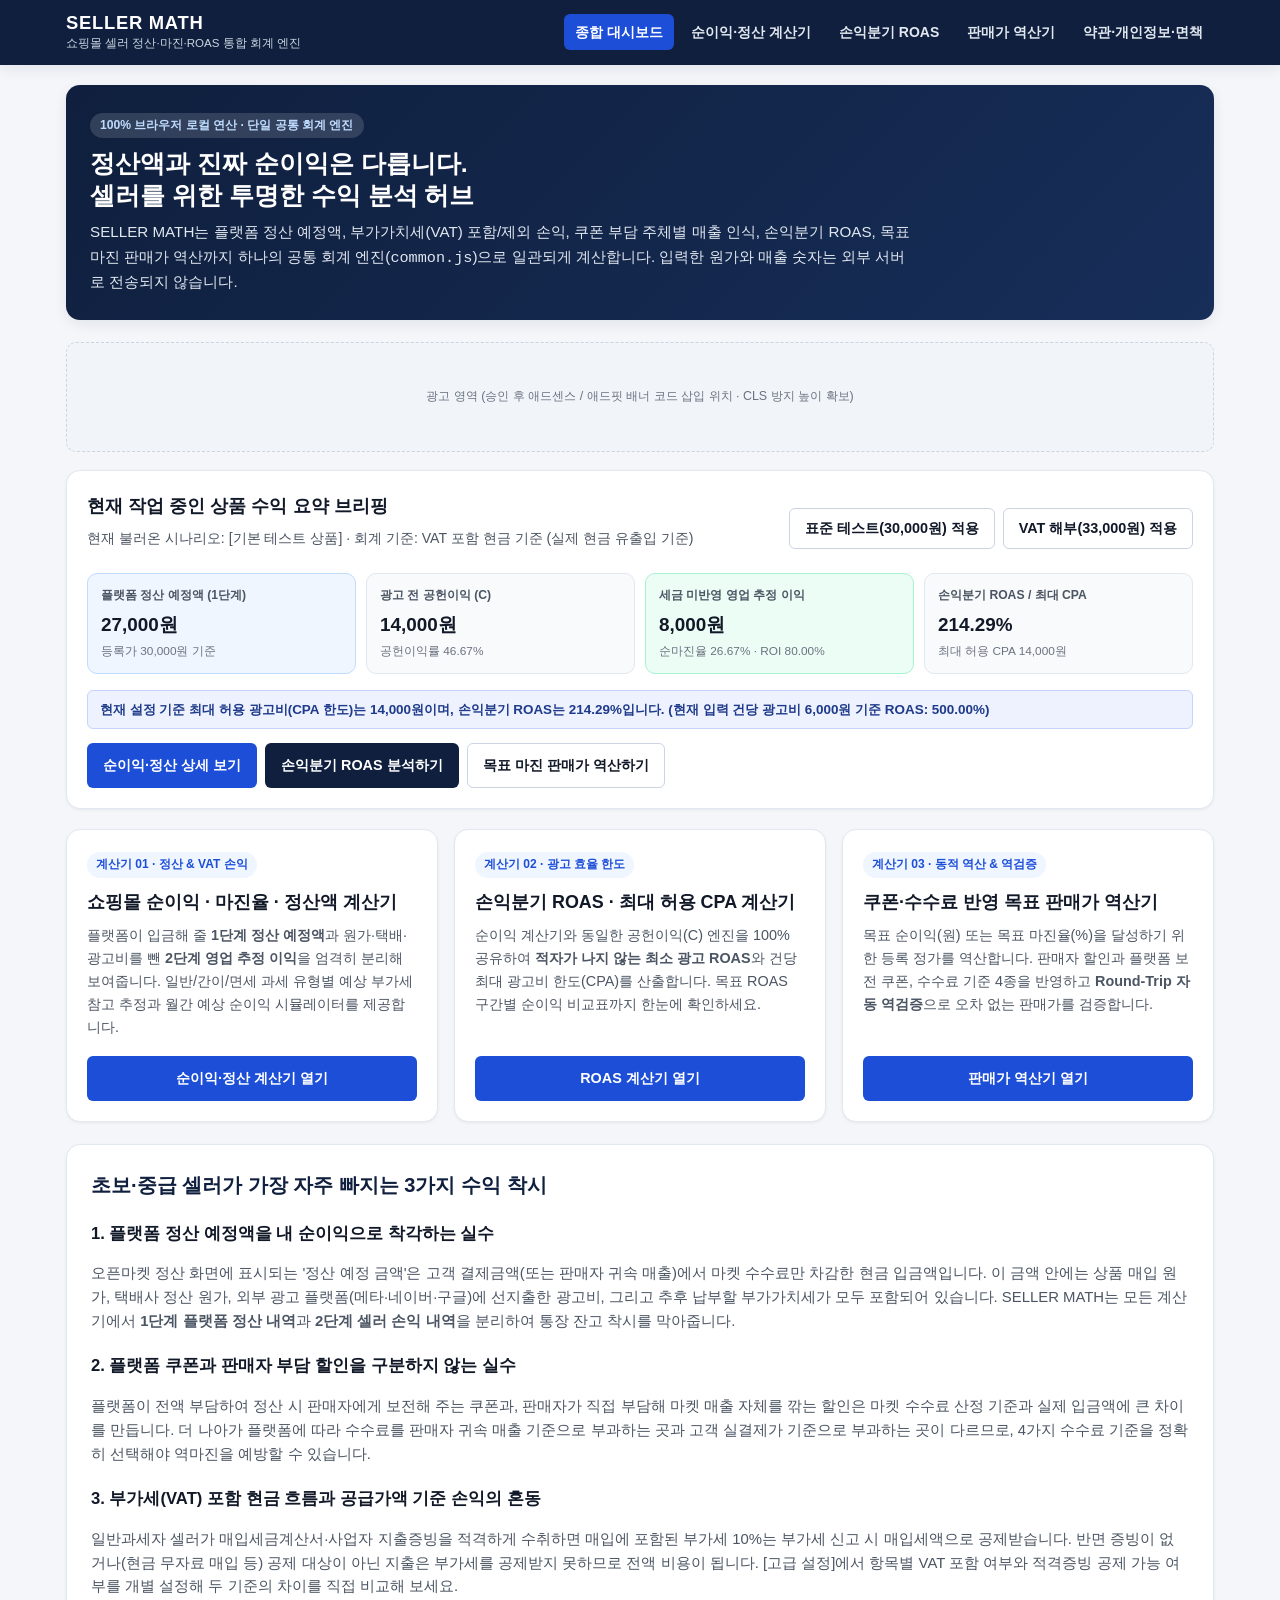
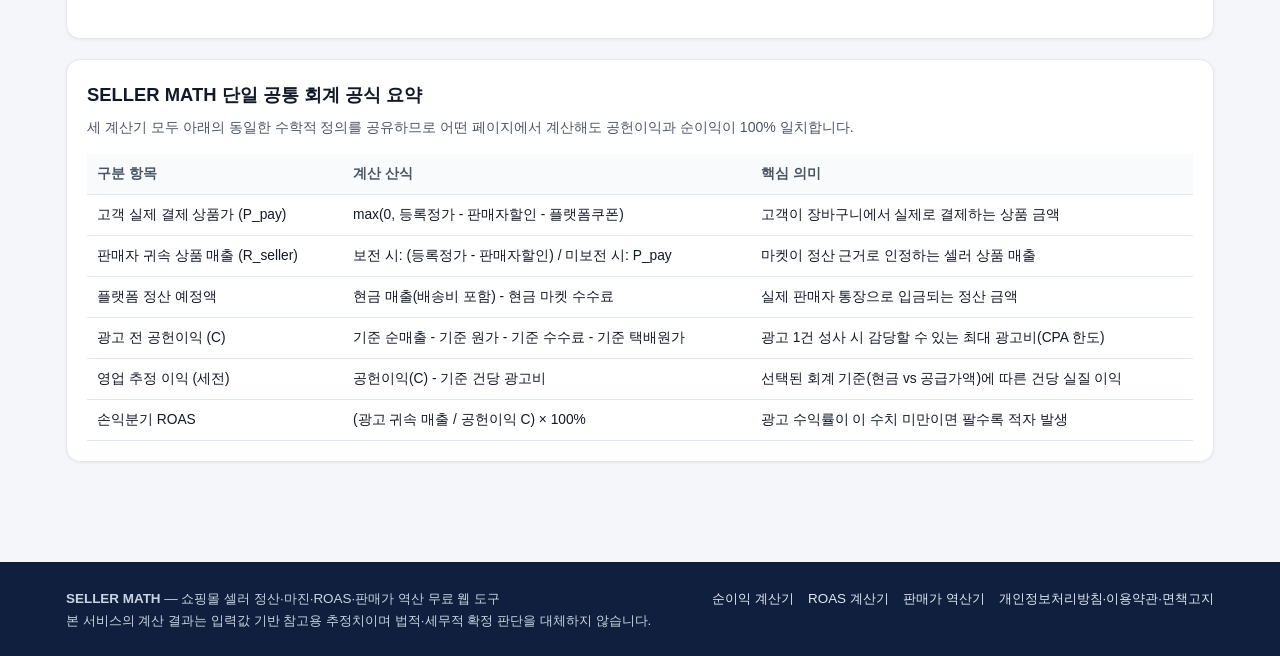
==== index.html @ 31ad3b17 "Add Google and Naver site verification meta tags" ====
<!DOCTYPE html>
<html lang="ko">
<head>
  <meta charset="UTF-8">
  <meta name="viewport" content="width=device-width, initial-scale=1.0">
  <title>SELLER MATH | 쇼핑몰 셀러 정산액·순이익·손익분기 ROAS·판매가 역산 통합 대시보드</title>
  <meta name="description" content="스마트스토어, 쿠팡, 오픈마켓 셀러를 위한 무료 정산·마진·VAT 분리 계산기, 손익분기 ROAS 계산기, 목표 마진 판매가 역산기. 100% 브라우저 내 연산으로 안전하게 수익을 분석하세요.">
  <link rel="canonical" href="https://seller-math.pages.dev/">
  <meta name="robots" content="index, follow">
  <meta name="google-site-verification" content="UMYabJdVIxjGv0y7D2eojN_sWud-RV3uxEZtQeGZahM">
  <meta name="naver-site-verification" content="d4d3ffe49d0693b77cbcdde18b738ce7e3df8c22">
  <meta property="og:type" content="website">
  <meta property="og:title" content="SELLER MATH | 쇼핑몰 셀러 전용 수익 분석 웹 서비스">
  <meta property="og:description" content="플랫폼 정산 예정액과 실제 영업이익, 부가세 추정치, 손익분기 ROAS, 쿠폰 반영 목표 판매가를 단일 공통 회계 엔진으로 정밀하게 계산합니다.">
  <meta property="og:url" content="https://seller-math.pages.dev/">
  <link rel="stylesheet" href="style.css">
  <script type="application/ld+json">
  {
    "@context": "https://schema.org",
    "@type": "SoftwareApplication",
    "name": "SELLER MATH (셀러 매스)",
    "applicationCategory": "BusinessApplication",
    "operatingSystem": "Web",
    "inLanguage": "ko",
    "url": "https://seller-math.pages.dev/",
    "description": "온라인 쇼핑몰 셀러를 위한 플랫폼 정산 예정액, VAT 분리 순이익, 손익분기 ROAS, 목표 판매가 역산 통합 회계 계산 도구입니다.",
    "offers": {
      "@type": "Offer",
      "price": "0",
      "priceCurrency": "KRW"
    }
  }
  </script>
</head>
<body>
  <header class="site-header">
    <div class="header-inner">
      <a class="brand" href="index.html">
        <span class="brand-title">SELLER MATH</span>
        <span class="brand-sub">쇼핑몰 셀러 정산·마진·ROAS 통합 회계 엔진</span>
      </a>
      <nav class="main-nav" aria-label="주 메뉴">
        <a class="nav-link active" href="index.html">종합 대시보드</a>
        <a class="nav-link" href="profit-calculator.html">순이익·정산 계산기</a>
        <a class="nav-link" href="roas-calculator.html">손익분기 ROAS</a>
        <a class="nav-link" href="selling-price-calculator.html">판매가 역산기</a>
        <a class="nav-link" href="legal.html">약관·개인정보·면책</a>
      </nav>
    </div>
  </header>

  <main class="page-main">
    <div class="container">
      <section class="hero-card">
        <span class="hero-eyebrow">100% 브라우저 로컬 연산 · 단일 공통 회계 엔진</span>
        <h1>정산액과 진짜 순이익은 다릅니다.<br>셀러를 위한 투명한 수익 분석 허브</h1>
        <p class="hero-desc">
          SELLER MATH는 플랫폼 정산 예정액, 부가가치세(VAT) 포함/제외 손익, 쿠폰 부담 주체별 매출 인식, 손익분기 ROAS, 목표 마진 판매가 역산까지
          하나의 공통 회계 엔진(<code>common.js</code>)으로 일관되게 계산합니다. 입력한 원가와 매출 숫자는 외부 서버로 전송되지 않습니다.
        </p>
      </section>

      <!-- 상단 광고 슬롯 (CLS 방지용 고정 min-height 적용) -->
      <aside class="ad-slot ad-slot-banner" aria-label="광고 영역">
        <span>광고 영역 (승인 후 애드센스 / 애드핏 배너 코드 삽입 위치 · CLS 방지 높이 확보)</span>
      </aside>

      <!-- 최근 계산 요약 브리핑 (localStorage 연동) -->
      <section class="card" aria-labelledby="recent-summary-heading">
        <div class="scenario-toolbar">
          <div>
            <h2 id="recent-summary-heading" class="card-title">현재 작업 중인 상품 수익 요약 브리핑</h2>
            <p id="dashboard-item-subtitle" class="card-subtitle">브라우저에 저장된 마지막 입력값을 기준으로 계산된 요약입니다.</p>
          </div>
          <div class="btn-row">
            <button type="button" class="btn btn-outline" id="btn-load-sample-30k">표준 테스트(30,000원) 적용</button>
            <button type="button" class="btn btn-outline" id="btn-load-sample-33k">VAT 해부(33,000원) 적용</button>
          </div>
        </div>

        <div id="dashboard-kpi-grid" class="kpi-grid"></div>
        <div id="dashboard-roas-summary" class="basis-banner"></div>

        <div class="btn-row">
          <a class="btn btn-primary" href="profit-calculator.html">순이익·정산 상세 보기</a>
          <a class="btn btn-secondary" href="roas-calculator.html">손익분기 ROAS 분석하기</a>
          <a class="btn btn-outline" href="selling-price-calculator.html">목표 마진 판매가 역산하기</a>
        </div>
      </section>

      <!-- 3대 계산기 탐색 허브 -->
      <section class="hub-grid" aria-label="핵심 계산기 바로가기">
        <article class="hub-card">
          <div>
            <span class="hub-tag">계산기 01 · 정산 &amp; VAT 손익</span>
            <h2>쇼핑몰 순이익 · 마진율 · 정산액 계산기</h2>
            <p>
              플랫폼이 입금해 줄 <strong>1단계 정산 예정액</strong>과 원가·택배·광고비를 뺀 <strong>2단계 영업 추정 이익</strong>을 엄격히 분리해 보여줍니다.
              일반/간이/면세 과세 유형별 예상 부가세 참고 추정과 월간 예상 순이익 시뮬레이터를 제공합니다.
            </p>
          </div>
          <a class="btn btn-primary" href="profit-calculator.html">순이익·정산 계산기 열기</a>
        </article>

        <article class="hub-card">
          <div>
            <span class="hub-tag">계산기 02 · 광고 효율 한도</span>
            <h2>손익분기 ROAS · 최대 허용 CPA 계산기</h2>
            <p>
              순이익 계산기와 동일한 공헌이익(C) 엔진을 100% 공유하여 <strong>적자가 나지 않는 최소 광고 ROAS</strong>와 건당 최대 광고비 한도(CPA)를 산출합니다.
              목표 ROAS 구간별 순이익 비교표까지 한눈에 확인하세요.
            </p>
          </div>
          <a class="btn btn-primary" href="roas-calculator.html">ROAS 계산기 열기</a>
        </article>

        <article class="hub-card">
          <div>
            <span class="hub-tag">계산기 03 · 동적 역산 &amp; 역검증</span>
            <h2>쿠폰·수수료 반영 목표 판매가 역산기</h2>
            <p>
              목표 순이익(원) 또는 목표 마진율(%)을 달성하기 위한 등록 정가를 역산합니다.
              판매자 할인과 플랫폼 보전 쿠폰, 수수료 기준 4종을 반영하고 <strong>Round-Trip 자동 역검증</strong>으로 오차 없는 판매가를 검증합니다.
            </p>
          </div>
          <a class="btn btn-primary" href="selling-price-calculator.html">판매가 역산기 열기</a>
        </article>
      </section>

      <!-- 셀러 회계 핵심 가이드 -->
      <article class="article-section">
        <h2>초보·중급 셀러가 가장 자주 빠지는 3가지 수익 착시</h2>
        <h3>1. 플랫폼 정산 예정액을 내 순이익으로 착각하는 실수</h3>
        <p>
          오픈마켓 정산 화면에 표시되는 '정산 예정 금액'은 고객 결제금액(또는 판매자 귀속 매출)에서 마켓 수수료만 차감한 현금 입금액입니다.
          이 금액 안에는 상품 매입 원가, 택배사 정산 원가, 외부 광고 플랫폼(메타·네이버·구글)에 선지출한 광고비, 그리고 추후 납부할 부가가치세가 모두 포함되어 있습니다.
          SELLER MATH는 모든 계산기에서 <strong>1단계 플랫폼 정산 내역</strong>과 <strong>2단계 셀러 손익 내역</strong>을 분리하여 통장 잔고 착시를 막아줍니다.
        </p>

        <h3>2. 플랫폼 쿠폰과 판매자 부담 할인을 구분하지 않는 실수</h3>
        <p>
          플랫폼이 전액 부담하여 정산 시 판매자에게 보전해 주는 쿠폰과, 판매자가 직접 부담해 마켓 매출 자체를 깎는 할인은 마켓 수수료 산정 기준과 실제 입금액에 큰 차이를 만듭니다.
          더 나아가 플랫폼에 따라 수수료를 판매자 귀속 매출 기준으로 부과하는 곳과 고객 실결제가 기준으로 부과하는 곳이 다르므로, 4가지 수수료 기준을 정확히 선택해야 역마진을 예방할 수 있습니다.
        </p>

        <h3>3. 부가세(VAT) 포함 현금 흐름과 공급가액 기준 손익의 혼동</h3>
        <p>
          일반과세자 셀러가 매입세금계산서·사업자 지출증빙을 적격하게 수취하면 매입에 포함된 부가세 10%는 부가세 신고 시 매입세액으로 공제받습니다.
          반면 증빙이 없거나(현금 무자료 매입 등) 공제 대상이 아닌 지출은 부가세를 공제받지 못하므로 전액 비용이 됩니다.
          [고급 설정]에서 항목별 VAT 포함 여부와 적격증빙 공제 가능 여부를 개별 설정해 두 기준의 차이를 직접 비교해 보세요.
        </p>
      </article>

      <!-- 공통 회계 엔진 요약 표 -->
      <section class="card">
        <h2 class="card-title">SELLER MATH 단일 공통 회계 공식 요약</h2>
        <p class="card-subtitle">세 계산기 모두 아래의 동일한 수학적 정의를 공유하므로 어떤 페이지에서 계산해도 공헌이익과 순이익이 100% 일치합니다.</p>
        <div class="table-responsive">
          <table class="data-table">
            <thead>
              <tr>
                <th>구분 항목</th>
                <th>계산 산식</th>
                <th>핵심 의미</th>
              </tr>
            </thead>
            <tbody>
              <tr>
                <td>고객 실제 결제 상품가 (P_pay)</td>
                <td>max(0, 등록정가 - 판매자할인 - 플랫폼쿠폰)</td>
                <td>고객이 장바구니에서 실제로 결제하는 상품 금액</td>
              </tr>
              <tr>
                <td>판매자 귀속 상품 매출 (R_seller)</td>
                <td>보전 시: (등록정가 - 판매자할인) / 미보전 시: P_pay</td>
                <td>마켓이 정산 근거로 인정하는 셀러 상품 매출</td>
              </tr>
              <tr>
                <td>플랫폼 정산 예정액</td>
                <td>현금 매출(배송비 포함) - 현금 마켓 수수료</td>
                <td>실제 판매자 통장으로 입금되는 정산 금액</td>
              </tr>
              <tr>
                <td>광고 전 공헌이익 (C)</td>
                <td>기준 순매출 - 기준 원가 - 기준 수수료 - 기준 택배원가</td>
                <td>광고 1건 성사 시 감당할 수 있는 최대 광고비(CPA 한도)</td>
              </tr>
              <tr>
                <td>영업 추정 이익 (세전)</td>
                <td>공헌이익(C) - 기준 건당 광고비</td>
                <td>선택된 회계 기준(현금 vs 공급가액)에 따른 건당 실질 이익</td>
              </tr>
              <tr>
                <td>손익분기 ROAS</td>
                <td>(광고 귀속 매출 / 공헌이익 C) × 100%</td>
                <td>광고 수익률이 이 수치 미만이면 팔수록 적자 발생</td>
              </tr>
            </tbody>
          </table>
        </div>
      </section>
    </div>
  </main>

  <footer class="site-footer">
    <div class="container footer-inner">
      <div>
        <strong>SELLER MATH</strong> — 쇼핑몰 셀러 정산·마진·ROAS·판매가 역산 무료 웹 도구<br>
        <span>본 서비스의 계산 결과는 입력값 기반 참고용 추정치이며 법적·세무적 확정 판단을 대체하지 않습니다.</span>
      </div>
      <div class="footer-links">
        <a href="profit-calculator.html">순이익 계산기</a>
        <a href="roas-calculator.html">ROAS 계산기</a>
        <a href="selling-price-calculator.html">판매가 역산기</a>
        <a href="legal.html">개인정보처리방침·이용약관·면책고지</a>
      </div>
    </div>
  </footer>

  <script src="common.js"></script>
  <script>
    (function () {
      'use strict';
      var SM = window.SellerMath;
      var kpiGrid = document.getElementById('dashboard-kpi-grid');
      var roasBanner = document.getElementById('dashboard-roas-summary');
      var itemSubtitle = document.getElementById('dashboard-item-subtitle');

      function renderDashboard() {
        var inputs = SM.loadSharedInputs();
        var profit = SM.calculateProfit(inputs);
        var roas = SM.calculateRoas(inputs);

        itemSubtitle.textContent =
          '현재 불러온 시나리오: [' +
          (inputs.itemName || '기본 상품') +
          '] · 회계 기준: ' +
          profit.accountingBasisLabel;

        SM.clearEl(kpiGrid);
        var kpis = [
          {
            label: '플랫폼 정산 예정액 (1단계)',
            value: SM.formatCurrency(profit.platformSettlement),
            sub: '등록가 ' + SM.formatCurrency(profit.listPrice) + ' 기준',
            cls: 'kpi-highlight'
          },
          {
            label: '광고 전 공헌이익 (C)',
            value: SM.formatCurrency(profit.contributionMargin),
            sub: '공헌이익률 ' + profit.contributionMarginLabel,
            cls: profit.contributionMargin > 0 ? '' : 'kpi-negative'
          },
          {
            label: '세금 미반영 영업 추정 이익',
            value: SM.formatCurrency(profit.operatingProfit),
            sub: '순마진율 ' + profit.netMarginLabel + ' · ROI ' + profit.roiLabel,
            cls: profit.operatingProfit >= 0 ? 'kpi-positive' : 'kpi-negative'
          },
          {
            label: '손익분기 ROAS / 최대 CPA',
            value: roas.isAchievable ? roas.breakEvenRoasLabel : '달성 불가',
            sub: roas.isAchievable ? '최대 허용 CPA ' + roas.maxCpaLabel : '공헌이익 0원 이하 적자',
            cls: roas.isAchievable ? '' : 'kpi-negative'
          }
        ];

        kpis.forEach(function (k) {
          var card = SM.createEl('div', 'kpi-card ' + k.cls);
          card.appendChild(SM.createEl('span', 'kpi-label', k.label));
          card.appendChild(SM.createEl('strong', 'kpi-value', k.value));
          card.appendChild(SM.createEl('span', 'kpi-sub', k.sub));
          kpiGrid.appendChild(card);
        });

        if (roas.isAchievable) {
          roasBanner.textContent =
            '현재 설정 기준 최대 허용 광고비(CPA 한도)는 ' +
            roas.maxCpaLabel +
            '이며, 손익분기 ROAS는 ' +
            roas.breakEvenRoasLabel +
            '입니다. (현재 입력 건당 광고비 ' +
            SM.formatCurrency(profit.recognizedAdSpend) +
            ' 기준 ROAS: ' +
            roas.currentRoasLabel +
            ')';
        } else {
          roasBanner.textContent = roas.errorMessage;
        }
      }

      document.getElementById('btn-load-sample-30k').addEventListener('click', function () {
        var sample = SM.cloneDefaults();
        SM.saveSharedInputs(sample);
        renderDashboard();
      });

      document.getElementById('btn-load-sample-33k').addEventListener('click', function () {
        var sample = Object.assign(SM.cloneDefaults(), {
          itemName: '케이스 스터디 33,000원 상품 (VAT 포함)',
          listPrice: 33000,
          cogs: 11000,
          feeRate: 10,
          sellerShippingCost: 3300,
          adSpend: 3300,
          accountingBasis: 'supply_basis',
          taxpayerType: 'general'
        });
        SM.saveSharedInputs(sample);
        renderDashboard();
      });

      renderDashboard();
    })();
  </script>
</body>
</html>
---- style.css ----
/* ==========================================================================
   SELLER MATH — Global Stylesheet (Mobile-First, Responsive, Print & CLS-Safe)
   ========================================================================== */

:root {
  --bg-page: #f4f6fa;
  --bg-surface: #ffffff;
  --bg-subtle: #f8fafc;
  --bg-navy: #0f1f3d;
  --bg-navy-soft: #172e59;

  --text-primary: #111827;
  --text-secondary: #4b5563;
  --text-muted: #6b7280;
  --text-inverse: #ffffff;

  --border-color: #e2e8f0;
  --border-strong: #cbd5e1;

  --accent-primary: #1d4ed8;
  --accent-primary-hover: #1e40af;
  --accent-teal: #0f766e;
  --accent-teal-bg: #f0fdfa;
  --accent-amber: #b45309;
  --accent-amber-bg: #fffbeb;

  --positive: #059669;
  --positive-bg: #ecfdf5;
  --negative: #dc2626;
  --negative-bg: #fef2f2;
  --warning-bg: #fff7ed;
  --warning-border: #fdba74;

  --radius-sm: 6px;
  --radius-md: 10px;
  --radius-lg: 14px;
  --shadow-sm: 0 1px 3px rgba(15, 23, 42, 0.06);
  --shadow-md: 0 4px 14px rgba(15, 23, 42, 0.08);

  --font-sans: -apple-system, BlinkMacSystemFont, "Pretendard Variable", "Pretendard", "Apple SD Gothic Neo", "Noto Sans KR", "Malgun Gothic", sans-serif;
  --font-mono: ui-monospace, SFMono-Regular, Menlo, Monaco, Consolas, monospace;
}

*,
*::before,
*::after {
  box-sizing: border-box;
}

html {
  -webkit-text-size-adjust: 100%;
  scroll-behavior: smooth;
}

body {
  margin: 0;
  font-family: var(--font-sans);
  background-color: var(--bg-page);
  color: var(--text-primary);
  line-height: 1.6;
  font-size: 16px;
}

a {
  color: var(--accent-primary);
  text-decoration: none;
}

a:hover {
  text-decoration: underline;
}

.container {
  width: 100%;
  max-width: 1180px;
  margin: 0 auto;
  padding: 0 16px;
}

/* Header & Navigation */
.site-header {
  background-color: var(--bg-navy);
  color: var(--text-inverse);
  position: sticky;
  top: 0;
  z-index: 100;
  box-shadow: var(--shadow-md);
}

.header-inner {
  display: flex;
  flex-wrap: wrap;
  align-items: center;
  justify-content: space-between;
  gap: 12px;
  padding: 12px 16px;
  max-width: 1180px;
  margin: 0 auto;
}

.brand {
  display: flex;
  flex-direction: column;
  color: var(--text-inverse);
  text-decoration: none;
}

.brand:hover {
  text-decoration: none;
}

.brand-title {
  font-size: 1.15rem;
  font-weight: 800;
  letter-spacing: 0.04em;
  line-height: 1.2;
}

.brand-sub {
  font-size: 0.72rem;
  color: #cbd5e1;
}

.main-nav {
  display: flex;
  flex-wrap: wrap;
  gap: 6px;
}

.nav-link {
  color: #e2e8f0;
  font-size: 0.875rem;
  font-weight: 600;
  padding: 7px 11px;
  border-radius: var(--radius-sm);
  transition: background-color 0.15s ease, color 0.15s ease;
  white-space: nowrap;
}

.nav-link:hover {
  background-color: rgba(255, 255, 255, 0.12);
  color: #ffffff;
  text-decoration: none;
}

.nav-link.active {
  background-color: var(--accent-primary);
  color: #ffffff;
}

/* CLS-Safe Ad Slots (AdSense / AdFit) */
.ad-slot {
  width: 100%;
  margin: 18px 0;
  background-color: #f1f5f9;
  border: 1px dashed var(--border-strong);
  border-radius: var(--radius-md);
  display: flex;
  align-items: center;
  justify-content: center;
  color: var(--text-muted);
  font-size: 0.78rem;
  text-align: center;
  padding: 8px;
  overflow: hidden;
}

.ad-slot-banner {
  min-height: 100px;
}

.ad-slot-incontent {
  min-height: 250px;
}

@media (min-width: 768px) {
  .ad-slot-banner {
    min-height: 110px;
  }
}

/* Page Hero & Cards */
.page-main {
  padding: 20px 0 48px;
}

.hero-card {
  background: linear-gradient(135deg, var(--bg-navy) 0%, var(--bg-navy-soft) 100%);
  color: var(--text-inverse);
  border-radius: var(--radius-lg);
  padding: 26px 24px;
  margin-bottom: 22px;
  box-shadow: var(--shadow-md);
}

.hero-eyebrow {
  display: inline-block;
  font-size: 0.76rem;
  font-weight: 700;
  background-color: rgba(255, 255, 255, 0.14);
  color: #bfdbfe;
  padding: 3px 10px;
  border-radius: 999px;
  margin-bottom: 10px;
}

.hero-card h1 {
  margin: 0 0 8px;
  font-size: 1.55rem;
  line-height: 1.3;
}

.hero-desc {
  margin: 0;
  color: #e2e8f0;
  font-size: 0.95rem;
  max-width: 820px;
}

.card {
  background-color: var(--bg-surface);
  border: 1px solid var(--border-color);
  border-radius: var(--radius-lg);
  padding: 20px;
  box-shadow: var(--shadow-sm);
  margin-bottom: 20px;
}

.card-title {
  margin: 0 0 6px;
  font-size: 1.15rem;
  font-weight: 700;
  color: var(--text-primary);
}

.card-subtitle {
  margin: 0 0 16px;
  font-size: 0.88rem;
  color: var(--text-secondary);
}

/* Grid Layouts */
.workspace-grid {
  display: grid;
  grid-template-columns: 1fr;
  gap: 20px;
  align-items: start;
}

@media (min-width: 960px) {
  .workspace-grid {
    grid-template-columns: 420px 1fr;
  }
}

.hub-grid {
  display: grid;
  grid-template-columns: 1fr;
  gap: 16px;
  margin-bottom: 22px;
}

@media (min-width: 768px) {
  .hub-grid {
    grid-template-columns: repeat(3, 1fr);
  }
}

.hub-card {
  background-color: var(--bg-surface);
  border: 1px solid var(--border-color);
  border-radius: var(--radius-lg);
  padding: 20px;
  box-shadow: var(--shadow-sm);
  display: flex;
  flex-direction: column;
  justify-content: space-between;
  transition: transform 0.15s ease, box-shadow 0.15s ease;
}

.hub-card:hover {
  transform: translateY(-2px);
  box-shadow: var(--shadow-md);
}

.hub-tag {
  display: inline-block;
  font-size: 0.75rem;
  font-weight: 700;
  color: var(--accent-primary);
  background-color: #eff6ff;
  padding: 3px 9px;
  border-radius: 999px;
  margin-bottom: 10px;
}

.hub-card h2 {
  margin: 0 0 8px;
  font-size: 1.12rem;
}

.hub-card p {
  margin: 0 0 16px;
  font-size: 0.9rem;
  color: var(--text-secondary);
}

/* Forms & Inputs (Prevent iOS Safari auto-zoom: font-size >= 16px) */
.form-section-label {
  font-size: 0.82rem;
  font-weight: 700;
  color: var(--accent-primary);
  text-transform: uppercase;
  letter-spacing: 0.03em;
  margin: 16px 0 10px;
  padding-bottom: 4px;
  border-bottom: 1px solid var(--border-color);
}

.form-section-label:first-child {
  margin-top: 0;
}

.form-grid {
  display: grid;
  grid-template-columns: 1fr;
  gap: 12px;
}

.form-grid-2 {
  display: grid;
  grid-template-columns: 1fr;
  gap: 10px;
}

@media (min-width: 520px) {
  .form-grid-2 {
    grid-template-columns: 1fr 1fr;
  }
}

.field {
  display: flex;
  flex-direction: column;
  gap: 4px;
}

.field label {
  font-size: 0.85rem;
  font-weight: 600;
  color: var(--text-primary);
}

.field-help {
  font-size: 0.76rem;
  color: var(--text-muted);
}

.input-control,
.select-control {
  width: 100%;
  padding: 10px 12px;
  font-size: 16px;
  font-family: inherit;
  border: 1px solid var(--border-strong);
  border-radius: var(--radius-sm);
  background-color: #ffffff;
  color: var(--text-primary);
  transition: border-color 0.15s ease, box-shadow 0.15s ease;
}

.input-control:focus,
.select-control:focus {
  outline: none;
  border-color: var(--accent-primary);
  box-shadow: 0 0 0 3px rgba(29, 78, 216, 0.15);
}

.checkbox-row {
  display: flex;
  align-items: center;
  gap: 8px;
  font-size: 0.86rem;
  color: var(--text-primary);
  cursor: pointer;
  padding: 4px 0;
}

.checkbox-row input[type="checkbox"] {
  width: 17px;
  height: 17px;
  accent-color: var(--accent-primary);
  flex-shrink: 0;
}

/* Segmented Tabs */
.tab-group {
  display: grid;
  grid-template-columns: 1fr 1fr;
  gap: 6px;
  background-color: #f1f5f9;
  padding: 4px;
  border-radius: var(--radius-md);
  margin-bottom: 14px;
}

.tab-btn {
  border: none;
  background: transparent;
  padding: 9px 10px;
  font-size: 0.88rem;
  font-weight: 700;
  border-radius: var(--radius-sm);
  color: var(--text-secondary);
  cursor: pointer;
  font-family: inherit;
}

.tab-btn.active {
  background-color: #ffffff;
  color: var(--accent-primary);
  box-shadow: var(--shadow-sm);
}

/* Advanced Settings Panel */
.advanced-panel {
  margin-top: 14px;
  border: 1px solid var(--border-color);
  border-radius: var(--radius-md);
  background-color: var(--bg-subtle);
}

.advanced-panel summary {
  padding: 11px 14px;
  font-size: 0.88rem;
  font-weight: 700;
  color: var(--text-primary);
  cursor: pointer;
  list-style: none;
}

.advanced-panel summary::-webkit-details-marker {
  display: none;
}

.advanced-panel summary::before {
  content: "+ ";
  color: var(--accent-primary);
  font-weight: 800;
}

.advanced-panel[open] summary::before {
  content: "- ";
}

.advanced-inner {
  padding: 0 14px 14px;
  border-top: 1px solid var(--border-color);
}

.vat-item-table {
  width: 100%;
  border-collapse: collapse;
  margin-top: 8px;
  font-size: 0.82rem;
}

.vat-item-table th,
.vat-item-table td {
  padding: 7px 6px;
  border-bottom: 1px solid var(--border-color);
  text-align: left;
}

.vat-item-table th {
  font-weight: 700;
  color: var(--text-secondary);
}

/* Buttons */
.btn-row {
  display: flex;
  flex-wrap: wrap;
  gap: 8px;
  align-items: center;
}

.btn {
  display: inline-flex;
  align-items: center;
  justify-content: center;
  padding: 10px 15px;
  font-size: 0.9rem;
  font-weight: 700;
  font-family: inherit;
  border-radius: var(--radius-sm);
  border: 1px solid transparent;
  cursor: pointer;
  text-decoration: none;
  transition: background-color 0.15s ease, border-color 0.15s ease;
}

.btn:disabled {
  opacity: 0.5;
  cursor: not-allowed;
}

.btn-primary {
  background-color: var(--accent-primary);
  color: #ffffff;
}

.btn-primary:hover:not(:disabled) {
  background-color: var(--accent-primary-hover);
  text-decoration: none;
}

.btn-secondary {
  background-color: var(--bg-navy);
  color: #ffffff;
}

.btn-secondary:hover:not(:disabled) {
  background-color: var(--bg-navy-soft);
}

.btn-outline {
  background-color: #ffffff;
  color: var(--text-primary);
  border-color: var(--border-strong);
}

.btn-outline:hover:not(:disabled) {
  background-color: var(--bg-subtle);
}

.btn-ghost {
  background-color: transparent;
  color: var(--text-secondary);
  border-color: var(--border-color);
}

.btn-ghost:hover:not(:disabled) {
  background-color: #f1f5f9;
}

.btn-mini-delete {
  padding: 4px 8px;
  font-size: 0.78rem;
  background-color: var(--negative-bg);
  color: var(--negative);
  border: 1px solid #fecaca;
  border-radius: 4px;
  cursor: pointer;
  font-family: inherit;
}

/* KPI Summary Cards */
.kpi-grid {
  display: grid;
  grid-template-columns: repeat(2, 1fr);
  gap: 10px;
  margin-bottom: 16px;
}

@media (min-width: 640px) {
  .kpi-grid {
    grid-template-columns: repeat(4, 1fr);
  }
}

.kpi-card {
  background-color: var(--bg-subtle);
  border: 1px solid var(--border-color);
  border-radius: var(--radius-md);
  padding: 12px 13px;
}

.kpi-card.kpi-highlight {
  background-color: #eff6ff;
  border-color: #bfdbfe;
}

.kpi-card.kpi-positive {
  background-color: var(--positive-bg);
  border-color: #a7f3d0;
}

.kpi-card.kpi-negative {
  background-color: var(--negative-bg);
  border-color: #fecaca;
}

.kpi-label {
  display: block;
  font-size: 0.76rem;
  font-weight: 600;
  color: var(--text-secondary);
  margin-bottom: 4px;
}

.kpi-value {
  display: block;
  font-size: 1.18rem;
  font-weight: 800;
  color: var(--text-primary);
  font-variant-numeric: tabular-nums;
  word-break: break-word;
}

.kpi-sub {
  display: block;
  font-size: 0.74rem;
  color: var(--text-muted);
  margin-top: 2px;
}

/* Verification & Alert Boxes */
.verify-badge {
  display: block;
  background-color: var(--positive-bg);
  border: 1px solid #6ee7b7;
  color: #065f46;
  padding: 11px 14px;
  border-radius: var(--radius-md);
  font-size: 0.9rem;
  font-weight: 700;
  margin-bottom: 14px;
}

.alert-box {
  padding: 12px 14px;
  border-radius: var(--radius-md);
  font-size: 0.9rem;
  font-weight: 600;
  margin-bottom: 14px;
}

.alert-warning {
  background-color: var(--warning-bg);
  border: 1px solid var(--warning-border);
  color: #9a3412;
}

.alert-danger {
  background-color: var(--negative-bg);
  border: 1px solid #fca5a5;
  color: #991b1b;
}

/* 2-Stage Waterfall Breakdown */
.basis-banner {
  background-color: #eef2ff;
  border: 1px solid #c7d2fe;
  color: #1e3a8a;
  font-size: 0.84rem;
  font-weight: 700;
  padding: 8px 12px;
  border-radius: var(--radius-sm);
  margin-bottom: 14px;
}

.waterfall-grid {
  display: grid;
  grid-template-columns: 1fr;
  gap: 14px;
  margin-bottom: 14px;
}

@media (min-width: 768px) {
  .waterfall-grid {
    grid-template-columns: 1fr 1fr;
  }
}

.waterfall-card {
  border: 1px solid var(--border-color);
  border-radius: var(--radius-md);
  background-color: #ffffff;
  overflow: hidden;
}

.waterfall-header {
  display: flex;
  align-items: center;
  gap: 8px;
  padding: 11px 14px;
  background-color: var(--bg-subtle);
  border-bottom: 1px solid var(--border-color);
}

.stage-pill {
  display: inline-block;
  font-size: 0.72rem;
  font-weight: 800;
  padding: 2px 8px;
  border-radius: 999px;
  color: #ffffff;
  white-space: nowrap;
}

.stage-1 {
  background-color: var(--bg-navy);
}

.stage-2 {
  background-color: var(--accent-teal);
}

.stage-tax {
  background-color: var(--accent-amber);
}

.waterfall-title {
  margin: 0;
  font-size: 0.92rem;
  font-weight: 700;
}

.waterfall-list {
  list-style: none;
  margin: 0;
  padding: 0;
}

.waterfall-row {
  display: flex;
  justify-content: space-between;
  align-items: center;
  gap: 10px;
  padding: 9px 14px;
  border-bottom: 1px solid #f1f5f9;
  font-size: 0.86rem;
}

.waterfall-row:last-child {
  border-bottom: none;
}

.wf-label {
  color: var(--text-secondary);
}

.wf-value {
  font-variant-numeric: tabular-nums;
  white-space: nowrap;
}

.row-minus .wf-value {
  color: var(--negative);
}

.row-plus .wf-value {
  color: var(--positive);
}

.row-subtotal {
  background-color: #f8fafc;
  font-weight: 700;
}

.row-subtotal-accent {
  background-color: #f0fdfa;
  font-weight: 700;
}

.row-subtotal-accent .wf-label,
.row-subtotal-accent .wf-value {
  color: var(--accent-teal);
}

.row-total {
  background-color: #eff6ff;
  font-size: 0.92rem;
}

.row-total .wf-label,
.row-total .wf-value {
  color: #1e3a8a;
}

.row-total-profit {
  background-color: var(--positive-bg);
  font-size: 0.92rem;
}

.row-total-profit .wf-label,
.row-total-profit .wf-value {
  color: #065f46;
}

.row-total-loss {
  background-color: var(--negative-bg);
  font-size: 0.92rem;
}

.row-total-loss .wf-label,
.row-total-loss .wf-value {
  color: #991b1b;
}

/* Tax Reference Card */
.tax-reference-card {
  border: 1px solid #fde68a;
  background-color: var(--accent-amber-bg);
  border-radius: var(--radius-md);
  padding: 14px;
  margin-bottom: 14px;
}

.tax-ref-header {
  display: flex;
  align-items: center;
  gap: 8px;
  margin-bottom: 8px;
}

.tax-summary-row {
  display: flex;
  flex-wrap: wrap;
  justify-content: space-between;
  align-items: center;
  gap: 8px;
  padding: 8px 0;
  border-bottom: 1px solid #fcd34d;
}

.tax-type-badge {
  font-size: 0.85rem;
  font-weight: 700;
  color: #78350f;
}

.tax-amount-value {
  font-size: 1rem;
  color: #78350f;
  font-variant-numeric: tabular-nums;
}

.tax-math-line {
  margin: 8px 0 4px;
  font-size: 0.84rem;
  font-weight: 600;
  color: #92400e;
}

.tax-assumption-list {
  margin: 8px 0 0;
  padding-left: 18px;
  font-size: 0.8rem;
  color: #78350f;
}

.tax-excluded-note {
  margin-top: 4px;
  font-weight: 600;
}

/* Formula Details */
.formula-details {
  border: 1px solid var(--border-color);
  border-radius: var(--radius-md);
  background-color: var(--bg-subtle);
}

.formula-details summary {
  padding: 10px 14px;
  font-size: 0.85rem;
  font-weight: 700;
  cursor: pointer;
}

.formula-body {
  padding: 8px 14px 12px;
  border-top: 1px solid var(--border-color);
  font-size: 0.82rem;
  color: var(--text-secondary);
}

.formula-body p {
  margin: 4px 0;
}

/* Tables & Charts */
.table-responsive {
  width: 100%;
  overflow-x: auto;
  -webkit-overflow-scrolling: touch;
}

.data-table {
  width: 100%;
  border-collapse: collapse;
  font-size: 0.86rem;
  min-width: 600px;
}

.data-table th,
.data-table td {
  padding: 9px 10px;
  border-bottom: 1px solid var(--border-color);
  text-align: left;
  vertical-align: middle;
}

.data-table thead th {
  background-color: var(--bg-subtle);
  font-weight: 700;
  color: var(--text-secondary);
  white-space: nowrap;
}

.data-table td.num,
.data-table th.num {
  text-align: right;
  font-variant-numeric: tabular-nums;
  white-space: nowrap;
}

.data-table tr.row-highlight {
  background-color: #eff6ff;
  font-weight: 700;
}

.text-positive {
  color: var(--positive);
  font-weight: 700;
}

.text-negative {
  color: var(--negative);
  font-weight: 700;
}

.status-pill {
  display: inline-block;
  padding: 2px 8px;
  border-radius: 999px;
  font-size: 0.74rem;
  font-weight: 700;
  white-space: nowrap;
}

.status-profit {
  background-color: var(--positive-bg);
  color: #065f46;
}

.status-loss {
  background-color: var(--negative-bg);
  color: #991b1b;
}

.status-be {
  background-color: #fef3c7;
  color: #92400e;
}

/* Pure CSS / SVG Chart Container */
.chart-container {
  margin-top: 16px;
  padding: 14px;
  background-color: var(--bg-subtle);
  border: 1px solid var(--border-color);
  border-radius: var(--radius-md);
}

.bar-chart-list {
  display: flex;
  flex-direction: column;
  gap: 10px;
  margin-top: 10px;
}

.bar-chart-row {
  display: grid;
  grid-template-columns: 78px 1fr 110px;
  align-items: center;
  gap: 10px;
  font-size: 0.83rem;
}

.bar-track {
  height: 18px;
  background-color: #e2e8f0;
  border-radius: 999px;
  overflow: hidden;
  position: relative;
}

.bar-fill {
  height: 100%;
  border-radius: 999px;
  transition: width 0.25s ease;
}

.bar-fill-positive {
  background-color: var(--positive);
}

.bar-fill-negative {
  background-color: var(--negative);
}

/* Scenario Toolbar & Helpers */
.scenario-toolbar {
  display: flex;
  flex-wrap: wrap;
  justify-content: space-between;
  align-items: center;
  gap: 10px;
  margin-bottom: 8px;
}

.section-subtitle {
  margin: 0;
  font-size: 1rem;
  font-weight: 700;
}

.helper-note {
  font-size: 0.8rem;
  color: var(--text-muted);
  margin: 0 0 10px;
}

.empty-state {
  padding: 20px;
  text-align: center;
  color: var(--text-muted);
  background-color: var(--bg-subtle);
  border-radius: var(--radius-md);
  font-size: 0.9rem;
}

/* Case Study & FAQ Articles */
.article-section {
  background-color: var(--bg-surface);
  border: 1px solid var(--border-color);
  border-radius: var(--radius-lg);
  padding: 24px;
  margin-bottom: 20px;
  box-shadow: var(--shadow-sm);
}

.article-section h2 {
  margin: 0 0 12px;
  font-size: 1.25rem;
  color: var(--bg-navy);
}

.article-section h3 {
  margin: 20px 0 8px;
  font-size: 1.04rem;
  color: var(--text-primary);
}

.article-section p,
.article-section li {
  font-size: 0.93rem;
  color: var(--text-secondary);
}

.faq-list {
  display: flex;
  flex-direction: column;
  gap: 10px;
}

.faq-item {
  border: 1px solid var(--border-color);
  border-radius: var(--radius-md);
  padding: 12px 14px;
  background-color: var(--bg-subtle);
}

.faq-item summary {
  font-weight: 700;
  font-size: 0.94rem;
  cursor: pointer;
  color: var(--text-primary);
}

.faq-item p {
  margin: 8px 0 0;
  font-size: 0.89rem;
  color: var(--text-secondary);
}

/* Toast Feedback */
.toast-msg {
  font-size: 0.83rem;
  font-weight: 600;
  color: var(--positive);
  min-height: 20px;
}

/* Footer */
.site-footer {
  background-color: var(--bg-navy);
  color: #cbd5e1;
  padding: 26px 0;
  margin-top: 32px;
  font-size: 0.84rem;
}

.footer-inner {
  display: flex;
  flex-wrap: wrap;
  justify-content: space-between;
  gap: 16px;
}

.footer-links {
  display: flex;
  flex-wrap: wrap;
  gap: 14px;
}

.footer-links a {
  color: #e2e8f0;
}

/* Print-Friendly Styles */
@media print {
  body {
    background-color: #ffffff;
    font-size: 12px;
  }
  .site-header,
  .ad-slot,
  .btn-row,
  .scenario-toolbar button,
  .site-footer {
    display: none !important;
  }
  .workspace-grid {
    grid-template-columns: 1fr;
  }
  .card,
  .article-section,
  .waterfall-card {
    box-shadow: none;
    border-color: #94a3b8;
    break-inside: avoid;
  }
}
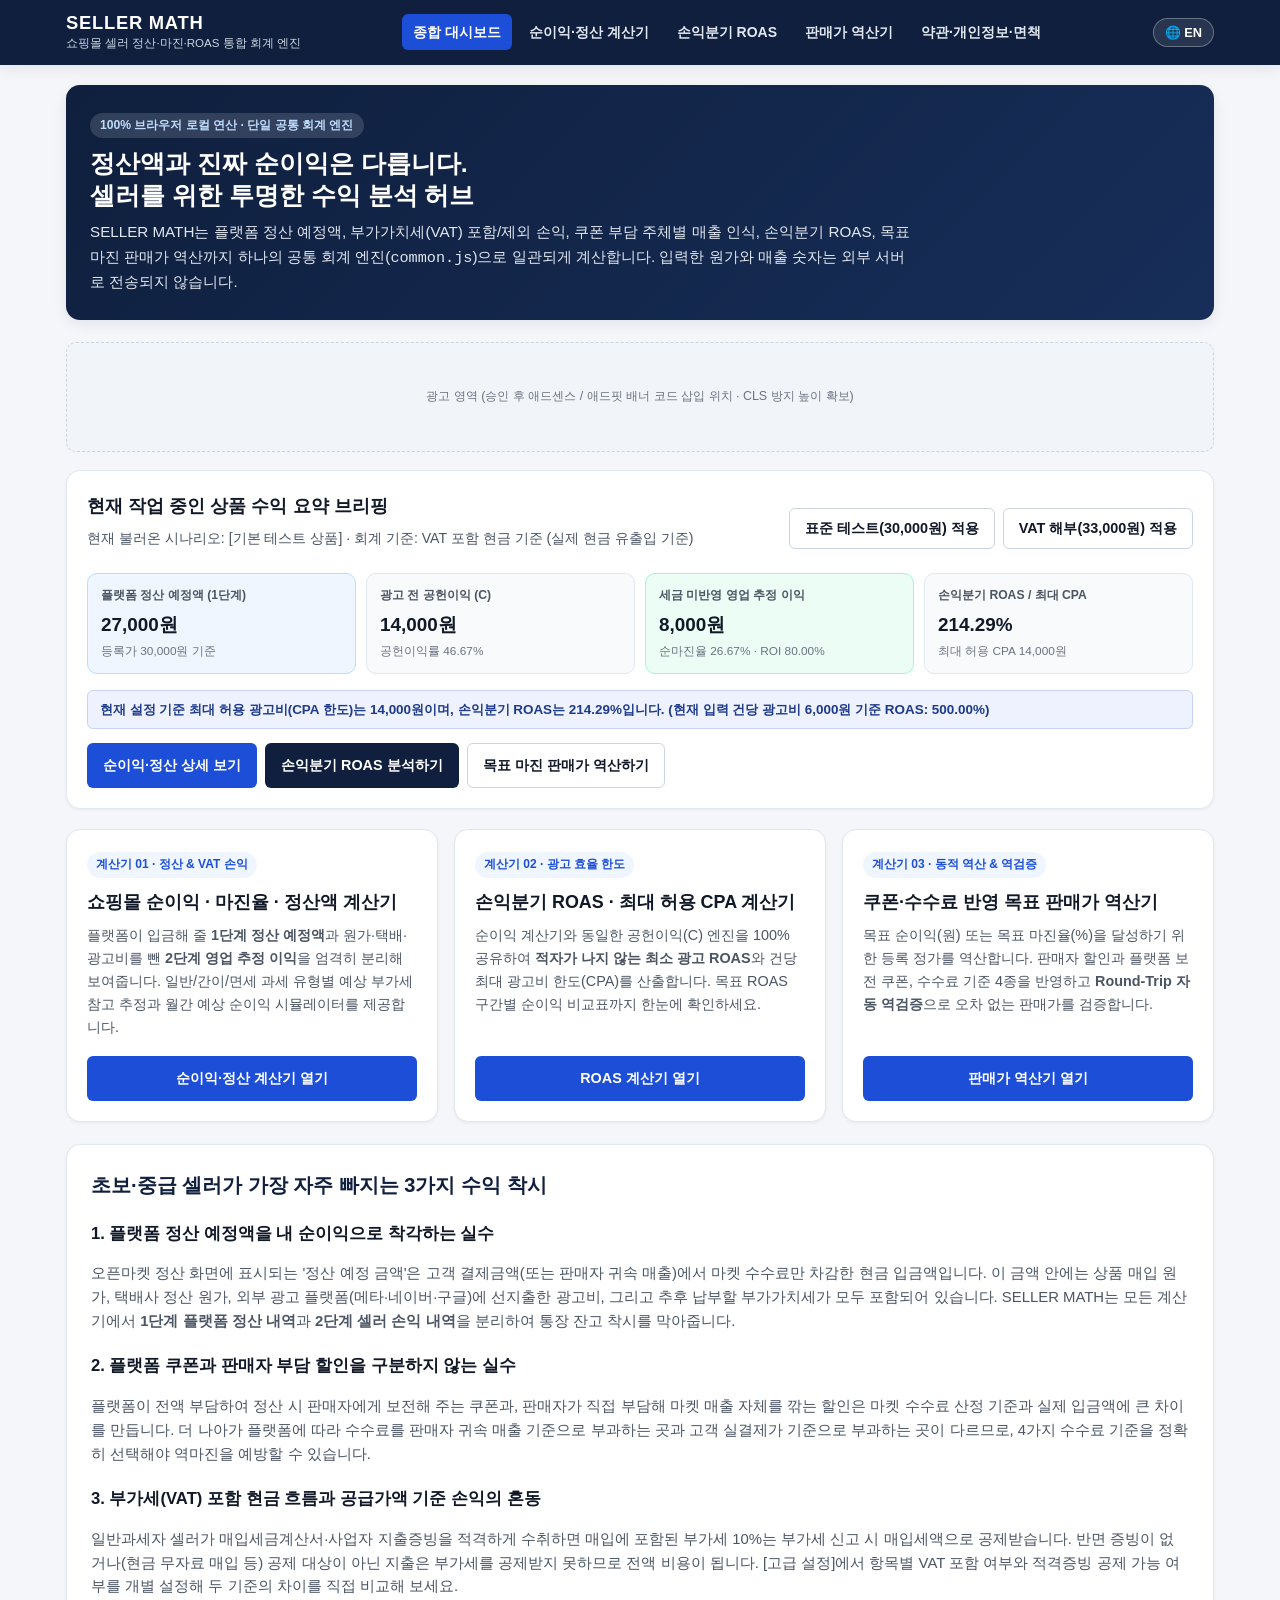
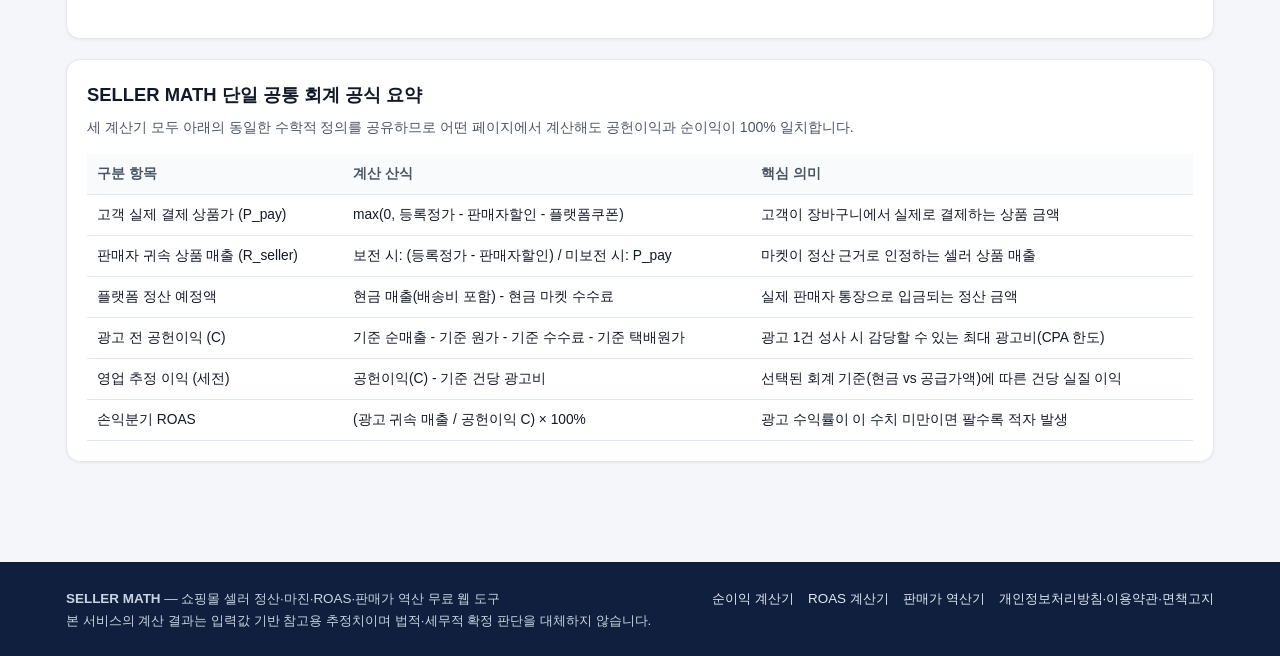
==== commit ae8185f5: "Add English (KO/EN) bilingual support" ====
--- a/index.html
+++ b/index.html
@@ -53,8 +53,8 @@
     <div class="container">
       <section class="hero-card">
         <span class="hero-eyebrow">100% 브라우저 로컬 연산 · 단일 공통 회계 엔진</span>
-        <h1>정산액과 진짜 순이익은 다릅니다.<br>셀러를 위한 투명한 수익 분석 허브</h1>
-        <p class="hero-desc">
+        <h1 data-i18n-en="Payout Amount Is Not Net Profit. Transparent Profit Analytics Hub for Sellers">정산액과 진짜 순이익은 다릅니다.<br>셀러를 위한 투명한 수익 분석 허브</h1>
+        <p class="hero-desc" data-i18n-en="SELLER MATH calculates platform settlement payout, VAT-inclusive vs. supply-value P&L, coupon-funded revenue attribution, break-even ROAS, and reverse target pricing consistently in one shared accounting engine (common.js). No cost or sales data ever leaves your browser.">
           SELLER MATH는 플랫폼 정산 예정액, 부가가치세(VAT) 포함/제외 손익, 쿠폰 부담 주체별 매출 인식, 손익분기 ROAS, 목표 마진 판매가 역산까지
           하나의 공통 회계 엔진(<code>common.js</code>)으로 일관되게 계산합니다. 입력한 원가와 매출 숫자는 외부 서버로 전송되지 않습니다.
         </p>
@@ -94,7 +94,7 @@
           <div>
             <span class="hub-tag">계산기 01 · 정산 &amp; VAT 손익</span>
             <h2>쇼핑몰 순이익 · 마진율 · 정산액 계산기</h2>
-            <p>
+            <p data-i18n-en="Strictly separates Stage 1 estimated bank payout from Stage 2 operating profit after COGS, courier cost, and ad spend, with VAT reference estimates and a monthly profit simulator.">
               플랫폼이 입금해 줄 <strong>1단계 정산 예정액</strong>과 원가·택배·광고비를 뺀 <strong>2단계 영업 추정 이익</strong>을 엄격히 분리해 보여줍니다.
               일반/간이/면세 과세 유형별 예상 부가세 참고 추정과 월간 예상 순이익 시뮬레이터를 제공합니다.
             </p>
@@ -106,7 +106,7 @@
           <div>
             <span class="hub-tag">계산기 02 · 광고 효율 한도</span>
             <h2>손익분기 ROAS · 최대 허용 CPA 계산기</h2>
-            <p>
+            <p data-i18n-en="Shares the exact same Contribution Margin (C) engine to calculate your zero-loss minimum ROAS, max allowable CPA per order, and profit across target ROAS tiers.">
               순이익 계산기와 동일한 공헌이익(C) 엔진을 100% 공유하여 <strong>적자가 나지 않는 최소 광고 ROAS</strong>와 건당 최대 광고비 한도(CPA)를 산출합니다.
               목표 ROAS 구간별 순이익 비교표까지 한눈에 확인하세요.
             </p>
@@ -118,7 +118,7 @@
           <div>
             <span class="hub-tag">계산기 03 · 동적 역산 &amp; 역검증</span>
             <h2>쿠폰·수수료 반영 목표 판매가 역산기</h2>
-            <p>
+            <p data-i18n-en="Solves for the exact list price needed to hit your target profit or margin across 4 fee bases and seller vs. platform coupons, verified via automatic Round-Trip checks.">
               목표 순이익(원) 또는 목표 마진율(%)을 달성하기 위한 등록 정가를 역산합니다.
               판매자 할인과 플랫폼 보전 쿠폰, 수수료 기준 4종을 반영하고 <strong>Round-Trip 자동 역검증</strong>으로 오차 없는 판매가를 검증합니다.
             </p>
@@ -131,7 +131,7 @@
       <article class="article-section">
         <h2>초보·중급 셀러가 가장 자주 빠지는 3가지 수익 착시</h2>
         <h3>1. 플랫폼 정산 예정액을 내 순이익으로 착각하는 실수</h3>
-        <p>
+        <p data-i18n-en="The 'estimated payout' shown on marketplace dashboards only deducts marketplace fees from sales. It still includes your COGS, courier bills, external ad spend, and future VAT liabilities. SELLER MATH separates Stage 1 Payout from Stage 2 P&L across every calculator.">
           오픈마켓 정산 화면에 표시되는 '정산 예정 금액'은 고객 결제금액(또는 판매자 귀속 매출)에서 마켓 수수료만 차감한 현금 입금액입니다.
           이 금액 안에는 상품 매입 원가, 택배사 정산 원가, 외부 광고 플랫폼(메타·네이버·구글)에 선지출한 광고비, 그리고 추후 납부할 부가가치세가 모두 포함되어 있습니다.
           SELLER MATH는 모든 계산기에서 <strong>1단계 플랫폼 정산 내역</strong>과 <strong>2단계 셀러 손익 내역</strong>을 분리하여 통장 잔고 착시를 막아줍니다.
@@ -205,7 +205,7 @@
   <footer class="site-footer">
     <div class="container footer-inner">
       <div>
-        <strong>SELLER MATH</strong> — 쇼핑몰 셀러 정산·마진·ROAS·판매가 역산 무료 웹 도구<br>
+        <strong>SELLER MATH</strong> — <span data-i18n-en="Free E-Commerce Seller Settlement, Margin, ROAS & Pricing Web Tool">쇼핑몰 셀러 정산·마진·ROAS·판매가 역산 무료 웹 도구</span><br>
         <span>본 서비스의 계산 결과는 입력값 기반 참고용 추정치이며 법적·세무적 확정 판단을 대체하지 않습니다.</span>
       </div>
       <div class="footer-links">
@@ -226,41 +226,90 @@
       var roasBanner = document.getElementById('dashboard-roas-summary');
       var itemSubtitle = document.getElementById('dashboard-item-subtitle');
 
+      var PAGE_DICT = {
+        '100% 브라우저 로컬 연산 · 단일 공통 회계 엔진': '100% Client-Side Computation · Unified Accounting Engine',
+        '현재 작업 중인 상품 수익 요약 브리핑': 'Active Product Profit Briefing',
+        '표준 테스트(30,000원) 적용': 'Load Standard Test (30,000 KRW)',
+        'VAT 해부(33,000원) 적용': 'Load VAT Case (33,000 KRW)',
+        '순이익·정산 상세 보기': 'Open Profit Breakdown',
+        '손익분기 ROAS 분석하기': 'Analyze Break-Even ROAS',
+        '목표 마진 판매가 역산하기': 'Reverse-Calculate Price',
+        '계산기 01 · 정산 & VAT 손익': 'Calculator 01 · Payout & VAT P&L',
+        '쇼핑몰 순이익 · 마진율 · 정산액 계산기': 'Profit, Margin & Settlement Calculator',
+        '순이익·정산 계산기 열기': 'Open Profit Calculator',
+        '계산기 02 · 광고 효율 한도': 'Calculator 02 · Ad Efficiency Limit',
+        '손익분기 ROAS · 최대 허용 CPA 계산기': 'Break-Even ROAS & Max CPA Calculator',
+        'ROAS 계산기 열기': 'Open ROAS Calculator',
+        '계산기 03 · 동적 역산 & 역검증': 'Calculator 03 · Dynamic Reverse Pricing',
+        '쿠폰·수수료 반영 목표 판매가 역산기': 'Target Margin Price Calculator',
+        '판매가 역산기 열기': 'Open Price Calculator',
+        '초보·중급 셀러가 가장 자주 빠지는 3가지 수익 착시': '3 Profit Illusions Every E-Commerce Seller Must Avoid',
+        '1. 플랫폼 정산 예정액을 내 순이익으로 착각하는 실수': '1. Confusing Marketplace Payout with Net Profit',
+        '2. 플랫폼 쿠폰과 판매자 부담 할인을 구분하지 않는 실수': '2. Ignoring Coupon Funding & Fee Calculation Bases',
+        '플랫폼이 전액 부담하여 정산 시 판매자에게 보전해 주는 쿠폰과, 판매자가 직접 부담해 마켓 매출 자체를 깎는 할인은 마켓 수수료 산정 기준과 실제 입금액에 큰 차이를 만듭니다. 더 나아가 플랫폼에 따라 수수료를 판매자 귀속 매출 기준으로 부과하는 곳과 고객 실결제가 기준으로 부과하는 곳이 다르므로, 4가지 수수료 기준을 정확히 선택해야 역마진을 예방할 수 있습니다.': 'Platform-funded coupons reimbursed at settlement behave very differently from seller-funded discounts. Different marketplaces also charge fees on seller revenue vs. customer payment, so choosing the right fee basis prevents negative margins.',
+        '3. 부가세(VAT) 포함 현금 흐름과 공급가액 기준 손익의 혼동': '3. Mixing VAT-Inclusive Cash Flow with Supply-Value P&L',
+        '일반과세자 셀러가 매입세금계산서·사업자 지출증빙을 적격하게 수취하면 매입에 포함된 부가세 10%는 부가세 신고 시 매입세액으로 공제받습니다. 반면 증빙이 없거나(현금 무자료 매입 등) 공제 대상이 아닌 지출은 부가세를 공제받지 못하므로 전액 비용이 됩니다. [고급 설정]에서 항목별 VAT 포함 여부와 적격증빙 공제 가능 여부를 개별 설정해 두 기준의 차이를 직접 비교해 보세요.': 'General taxpayers receive input VAT credits on qualified tax invoices, whereas unverified expenses are borne in full. Toggle itemized VAT settings in Advanced Settings to compare cash flow vs. true operating P&L.',
+        'SELLER MATH 단일 공통 회계 공식 요약': 'SELLER MATH Unified Accounting Formulas',
+        '세 계산기 모두 아래의 동일한 수학적 정의를 공유하므로 어떤 페이지에서 계산해도 공헌이익과 순이익이 100% 일치합니다.': 'All three calculators share these exact mathematical definitions for 100% cross-page consistency.',
+        '구분 항목': 'Metric',
+        '계산 산식': 'Formula',
+        '핵심 의미': 'Key Meaning',
+        '고객 실제 결제 상품가 (P_pay)': 'Customer Actual Product Price (P_pay)',
+        'max(0, 등록정가 - 판매자할인 - 플랫폼쿠폰)': 'max(0, List Price - Seller Discount - Platform Coupon)',
+        '고객이 장바구니에서 실제로 결제하는 상품 금액': 'Actual product amount paid by buyer at checkout',
+        '판매자 귀속 상품 매출 (R_seller)': 'Seller Attributed Revenue (R_seller)',
+        '보전 시: (등록정가 - 판매자할인) / 미보전 시: P_pay': 'Reimbursed: (List - Seller Disc.) / Unreimbursed: P_pay',
+        '마켓이 정산 근거로 인정하는 셀러 상품 매출': 'Product revenue attributed to the seller',
+        '플랫폼 정산 예정액': 'Estimated Platform Payout',
+        '현금 매출(배송비 포함) - 현금 마켓 수수료': 'Cash Revenue (Incl. Shipping) - Cash Fee',
+        '실제 판매자 통장으로 입금되는 정산 금액': 'Actual cash deposited into seller bank account',
+        '광고 전 공헌이익 (C)': 'Pre-Ad Contribution Margin (C)',
+        '기준 순매출 - 기준 원가 - 기준 수수료 - 기준 택배원가': 'Net Revenue - COGS - Fee - Shipping Cost',
+        '광고 1건 성사 시 감당할 수 있는 최대 광고비(CPA 한도)': 'Max allowable ad spend (CPA ceiling) per order',
+        '영업 추정 이익 (세전)': 'Est. Operating Profit (Pre-Tax)',
+        '공헌이익(C) - 기준 건당 광고비': 'Contribution Margin (C) - Ad Spend per Order',
+        '선택된 회계 기준(현금 vs 공급가액)에 따른 건당 실질 이익': 'Net unit profit under selected Cash or Supply basis',
+        '손익분기 ROAS': 'Break-Even ROAS',
+        '(광고 귀속 매출 / 공헌이익 C) × 100%': '(Ad-Attributed Revenue / Contribution C) × 100%',
+        '광고 수익률이 이 수치 미만이면 팔수록 적자 발생': 'Ad campaigns below this ROAS lose money per sale',
+        '본 서비스의 계산 결과는 입력값 기반 참고용 추정치이며 법적·세무적 확정 판단을 대체하지 않습니다.': 'All calculations are estimates for reference only and do not replace official tax or legal advice.'
+      };
+
       function renderDashboard() {
         var inputs = SM.loadSharedInputs();
         var profit = SM.calculateProfit(inputs);
         var roas = SM.calculateRoas(inputs);
 
         itemSubtitle.textContent =
-          '현재 불러온 시나리오: [' +
-          (inputs.itemName || '기본 상품') +
-          '] · 회계 기준: ' +
+          SM.t('현재 불러온 시나리오: [', 'Active Scenario: [') +
+          (inputs.itemName || SM.t('기본 상품', 'Default Item')) +
+          SM.t('] · 회계 기준: ', '] · Basis: ') +
           profit.accountingBasisLabel;
 
         SM.clearEl(kpiGrid);
         var kpis = [
           {
-            label: '플랫폼 정산 예정액 (1단계)',
+            label: SM.t('플랫폼 정산 예정액 (1단계)', 'Est. Platform Payout (Stage 1)'),
             value: SM.formatCurrency(profit.platformSettlement),
-            sub: '등록가 ' + SM.formatCurrency(profit.listPrice) + ' 기준',
+            sub: SM.t('등록가 ', 'List ') + SM.formatCurrency(profit.listPrice) + SM.t(' 기준', ' basis'),
             cls: 'kpi-highlight'
           },
           {
-            label: '광고 전 공헌이익 (C)',
+            label: SM.t('광고 전 공헌이익 (C)', 'Pre-Ad Contribution Margin (C)'),
             value: SM.formatCurrency(profit.contributionMargin),
-            sub: '공헌이익률 ' + profit.contributionMarginLabel,
+            sub: SM.t('공헌이익률 ', 'Contrib. Margin ') + profit.contributionMarginLabel,
             cls: profit.contributionMargin > 0 ? '' : 'kpi-negative'
           },
           {
-            label: '세금 미반영 영업 추정 이익',
+            label: SM.t('세금 미반영 영업 추정 이익', 'Pre-Tax Est. Operating Profit'),
             value: SM.formatCurrency(profit.operatingProfit),
-            sub: '순마진율 ' + profit.netMarginLabel + ' · ROI ' + profit.roiLabel,
+            sub: SM.t('순마진율 ', 'Net Margin ') + profit.netMarginLabel + ' · ROI ' + profit.roiLabel,
             cls: profit.operatingProfit >= 0 ? 'kpi-positive' : 'kpi-negative'
           },
           {
-            label: '손익분기 ROAS / 최대 CPA',
-            value: roas.isAchievable ? roas.breakEvenRoasLabel : '달성 불가',
-            sub: roas.isAchievable ? '최대 허용 CPA ' + roas.maxCpaLabel : '공헌이익 0원 이하 적자',
+            label: SM.t('손익분기 ROAS / 최대 CPA', 'Break-Even ROAS / Max CPA'),
+            value: roas.isAchievable ? roas.breakEvenRoasLabel : SM.t('달성 불가', 'Unachievable'),
+            sub: roas.isAchievable ? SM.t('최대 허용 CPA ', 'Max CPA ') + roas.maxCpaLabel : SM.t('공헌이익 0원 이하 적자', 'Contribution <= 0'),
             cls: roas.isAchievable ? '' : 'kpi-negative'
           }
         ];
@@ -274,16 +323,26 @@
         });
 
         if (roas.isAchievable) {
-          roasBanner.textContent =
+          roasBanner.textContent = SM.t(
             '현재 설정 기준 최대 허용 광고비(CPA 한도)는 ' +
-            roas.maxCpaLabel +
-            '이며, 손익분기 ROAS는 ' +
-            roas.breakEvenRoasLabel +
-            '입니다. (현재 입력 건당 광고비 ' +
-            SM.formatCurrency(profit.recognizedAdSpend) +
-            ' 기준 ROAS: ' +
-            roas.currentRoasLabel +
-            ')';
+              roas.maxCpaLabel +
+              '이며, 손익분기 ROAS는 ' +
+              roas.breakEvenRoasLabel +
+              '입니다. (현재 입력 건당 광고비 ' +
+              SM.formatCurrency(profit.recognizedAdSpend) +
+              ' 기준 ROAS: ' +
+              roas.currentRoasLabel +
+              ')',
+            'Max Allowable CPA is ' +
+              roas.maxCpaLabel +
+              ' and Break-Even ROAS is ' +
+              roas.breakEvenRoasLabel +
+              '. (Current ROAS at ' +
+              SM.formatCurrency(profit.recognizedAdSpend) +
+              ' ad spend: ' +
+              roas.currentRoasLabel +
+              ')'
+          );
         } else {
           roasBanner.textContent = roas.errorMessage;
         }
@@ -297,7 +356,7 @@
 
       document.getElementById('btn-load-sample-33k').addEventListener('click', function () {
         var sample = Object.assign(SM.cloneDefaults(), {
-          itemName: '케이스 스터디 33,000원 상품 (VAT 포함)',
+          itemName: SM.t('케이스 스터디 33,000원 상품 (VAT 포함)', 'Case Study 33,000 KRW Item (Incl. VAT)'),
           listPrice: 33000,
           cogs: 11000,
           feeRate: 10,
@@ -310,6 +369,8 @@
         renderDashboard();
       });
 
+      SM.initI18n(PAGE_DICT, 'SELLER MATH | E-Commerce Seller Profit, ROAS & Pricing Dashboard');
+      window.addEventListener('sellermath:langchange', renderDashboard);
       renderDashboard();
     })();
   </script>
--- a/style.css
+++ b/style.css
@@ -146,6 +146,25 @@
 .nav-link.active {
   background-color: var(--accent-primary);
   color: #ffffff;
+}
+
+.lang-switch-btn {
+  border: 1px solid rgba(255, 255, 255, 0.3);
+  background-color: rgba(255, 255, 255, 0.1);
+  color: #ffffff;
+  font-family: inherit;
+  font-size: 0.8rem;
+  font-weight: 700;
+  padding: 6px 11px;
+  border-radius: 999px;
+  cursor: pointer;
+  white-space: nowrap;
+  transition: background-color 0.15s ease, border-color 0.15s ease;
+}
+
+.lang-switch-btn:hover {
+  background-color: rgba(255, 255, 255, 0.22);
+  border-color: rgba(255, 255, 255, 0.6);
 }
 
 /* CLS-Safe Ad Slots (AdSense / AdFit) */
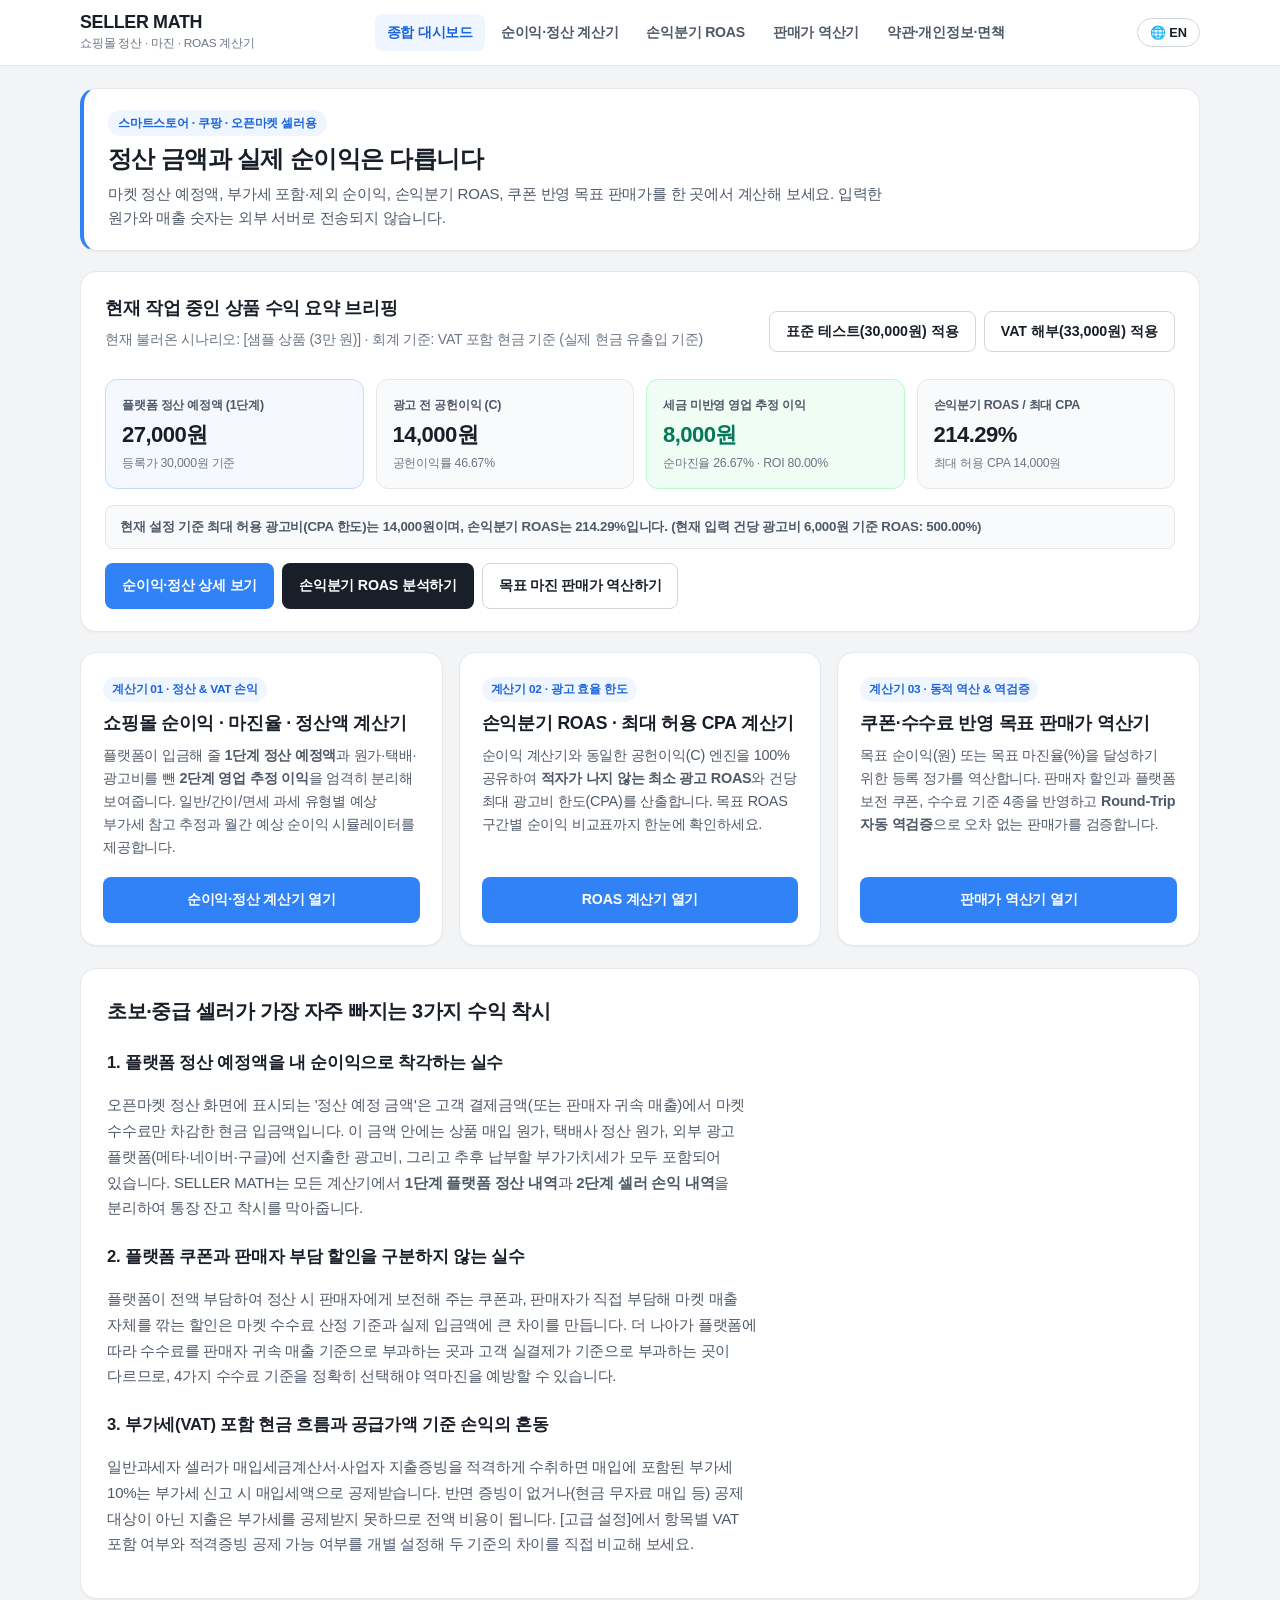
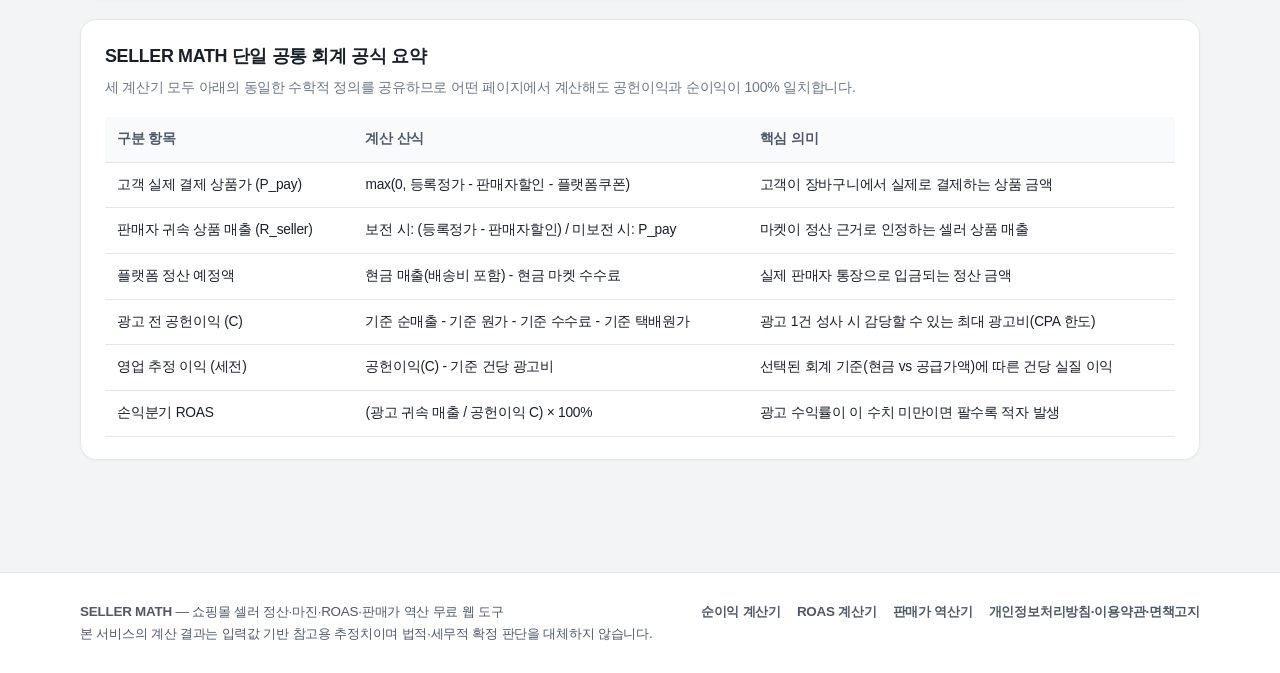
==== commit 29e77f40: "Redesign UI for clean readability and hide empty ad slots" ====
--- a/index.html
+++ b/index.html
@@ -37,7 +37,7 @@
     <div class="header-inner">
       <a class="brand" href="index.html">
         <span class="brand-title">SELLER MATH</span>
-        <span class="brand-sub">쇼핑몰 셀러 정산·마진·ROAS 통합 회계 엔진</span>
+        <span class="brand-sub">쇼핑몰 정산 · 마진 · ROAS 계산기</span>
       </a>
       <nav class="main-nav" aria-label="주 메뉴">
         <a class="nav-link active" href="index.html">종합 대시보드</a>
@@ -52,11 +52,11 @@
   <main class="page-main">
     <div class="container">
       <section class="hero-card">
-        <span class="hero-eyebrow">100% 브라우저 로컬 연산 · 단일 공통 회계 엔진</span>
-        <h1 data-i18n-en="Payout Amount Is Not Net Profit. Transparent Profit Analytics Hub for Sellers">정산액과 진짜 순이익은 다릅니다.<br>셀러를 위한 투명한 수익 분석 허브</h1>
-        <p class="hero-desc" data-i18n-en="SELLER MATH calculates platform settlement payout, VAT-inclusive vs. supply-value P&L, coupon-funded revenue attribution, break-even ROAS, and reverse target pricing consistently in one shared accounting engine (common.js). No cost or sales data ever leaves your browser.">
-          SELLER MATH는 플랫폼 정산 예정액, 부가가치세(VAT) 포함/제외 손익, 쿠폰 부담 주체별 매출 인식, 손익분기 ROAS, 목표 마진 판매가 역산까지
-          하나의 공통 회계 엔진(<code>common.js</code>)으로 일관되게 계산합니다. 입력한 원가와 매출 숫자는 외부 서버로 전송되지 않습니다.
+        <span class="hero-eyebrow" data-i18n-en="For SmartStore, Coupang & Marketplace Sellers">스마트스토어 · 쿠팡 · 오픈마켓 셀러용</span>
+        <h1 data-i18n-en="Marketplace Payout Is Not Net Profit">정산 금액과 실제 순이익은 다릅니다</h1>
+        <p class="hero-desc" data-i18n-en="Calculate marketplace settlement payouts, VAT-inclusive vs. supply-value profit, break-even ROAS, and coupon-adjusted target prices in one place. All calculations stay inside your browser.">
+          마켓 정산 예정액, 부가세 포함·제외 순이익, 손익분기 ROAS, 쿠폰 반영 목표 판매가를 한 곳에서 계산해 보세요.
+          입력한 원가와 매출 숫자는 외부 서버로 전송되지 않습니다.
         </p>
       </section>
 
--- a/style.css
+++ b/style.css
@@ -1,43 +1,44 @@
 /* ==========================================================================
-   SELLER MATH — Global Stylesheet (Mobile-First, Responsive, Print & CLS-Safe)
+   SELLER MATH — Clean Korean B2B Fintech Stylesheet
    ========================================================================== */
 
 :root {
-  --bg-page: #f4f6fa;
+  --bg-page: #f2f4f6;
   --bg-surface: #ffffff;
-  --bg-subtle: #f8fafc;
-  --bg-navy: #0f1f3d;
-  --bg-navy-soft: #172e59;
-
-  --text-primary: #111827;
-  --text-secondary: #4b5563;
-  --text-muted: #6b7280;
+  --bg-subtle: #f9fafb;
+  --bg-navy: #191f28;
+  --bg-navy-soft: #26303d;
+
+  --text-primary: #191f28;
+  --text-secondary: #4e5968;
+  --text-muted: #6b7684;
   --text-inverse: #ffffff;
 
-  --border-color: #e2e8f0;
-  --border-strong: #cbd5e1;
-
-  --accent-primary: #1d4ed8;
-  --accent-primary-hover: #1e40af;
-  --accent-teal: #0f766e;
+  --border-color: #e5e8eb;
+  --border-strong: #d1d6db;
+
+  --accent-primary: #3182f6;
+  --accent-primary-hover: #1b64da;
+  --accent-soft: #eff6ff;
+  --accent-teal: #0d9488;
   --accent-teal-bg: #f0fdfa;
   --accent-amber: #b45309;
   --accent-amber-bg: #fffbeb;
 
   --positive: #059669;
-  --positive-bg: #ecfdf5;
-  --negative: #dc2626;
-  --negative-bg: #fef2f2;
+  --positive-bg: #f0fdf4;
+  --negative: #e11d48;
+  --negative-bg: #fff1f2;
   --warning-bg: #fff7ed;
   --warning-border: #fdba74;
 
-  --radius-sm: 6px;
-  --radius-md: 10px;
-  --radius-lg: 14px;
-  --shadow-sm: 0 1px 3px rgba(15, 23, 42, 0.06);
-  --shadow-md: 0 4px 14px rgba(15, 23, 42, 0.08);
-
-  --font-sans: -apple-system, BlinkMacSystemFont, "Pretendard Variable", "Pretendard", "Apple SD Gothic Neo", "Noto Sans KR", "Malgun Gothic", sans-serif;
+  --radius-sm: 8px;
+  --radius-md: 12px;
+  --radius-lg: 16px;
+  --shadow-sm: 0 1px 2px rgba(0, 0, 0, 0.04);
+  --shadow-md: 0 4px 16px rgba(15, 23, 42, 0.06);
+
+  --font-sans: "Pretendard Variable", "Pretendard", -apple-system, BlinkMacSystemFont, "Apple SD Gothic Neo", "Noto Sans KR", "Malgun Gothic", sans-serif;
   --font-mono: ui-monospace, SFMono-Regular, Menlo, Monaco, Consolas, monospace;
 }
 
@@ -57,8 +58,10 @@
   font-family: var(--font-sans);
   background-color: var(--bg-page);
   color: var(--text-primary);
-  line-height: 1.6;
-  font-size: 16px;
+  line-height: 1.65;
+  font-size: 15.5px;
+  letter-spacing: -0.015em;
+  word-break: keep-all;
 }
 
 a {
@@ -70,21 +73,31 @@
   text-decoration: underline;
 }
 
+code {
+  font-family: var(--font-mono);
+  font-size: 0.88em;
+  background-color: #f1f5f9;
+  color: #334155;
+  padding: 2px 6px;
+  border-radius: 4px;
+}
+
 .container {
   width: 100%;
-  max-width: 1180px;
+  max-width: 1160px;
   margin: 0 auto;
-  padding: 0 16px;
-}
-
-/* Header & Navigation */
+  padding: 0 20px;
+}
+
+/* Header & Navigation (Clean White Top Bar) */
 .site-header {
-  background-color: var(--bg-navy);
-  color: var(--text-inverse);
+  background-color: rgba(255, 255, 255, 0.94);
+  -webkit-backdrop-filter: blur(10px);
+  backdrop-filter: blur(10px);
+  border-bottom: 1px solid var(--border-color);
   position: sticky;
   top: 0;
   z-index: 100;
-  box-shadow: var(--shadow-md);
 }
 
 .header-inner {
@@ -93,15 +106,15 @@
   align-items: center;
   justify-content: space-between;
   gap: 12px;
-  padding: 12px 16px;
-  max-width: 1180px;
+  padding: 12px 20px;
+  max-width: 1160px;
   margin: 0 auto;
 }
 
 .brand {
   display: flex;
   flex-direction: column;
-  color: var(--text-inverse);
+  color: var(--text-primary);
   text-decoration: none;
 }
 
@@ -110,52 +123,56 @@
 }
 
 .brand-title {
-  font-size: 1.15rem;
+  font-size: 1.12rem;
   font-weight: 800;
-  letter-spacing: 0.04em;
+  letter-spacing: -0.02em;
   line-height: 1.2;
+  color: var(--text-primary);
 }
 
 .brand-sub {
-  font-size: 0.72rem;
-  color: #cbd5e1;
+  font-size: 0.74rem;
+  color: var(--text-muted);
+  font-weight: 500;
 }
 
 .main-nav {
   display: flex;
   flex-wrap: wrap;
-  gap: 6px;
+  align-items: center;
+  gap: 4px;
 }
 
 .nav-link {
-  color: #e2e8f0;
-  font-size: 0.875rem;
+  color: var(--text-secondary);
+  font-size: 0.88rem;
   font-weight: 600;
-  padding: 7px 11px;
+  padding: 7px 12px;
   border-radius: var(--radius-sm);
   transition: background-color 0.15s ease, color 0.15s ease;
   white-space: nowrap;
 }
 
 .nav-link:hover {
-  background-color: rgba(255, 255, 255, 0.12);
-  color: #ffffff;
+  background-color: var(--bg-page);
+  color: var(--text-primary);
   text-decoration: none;
 }
 
 .nav-link.active {
-  background-color: var(--accent-primary);
-  color: #ffffff;
+  background-color: var(--accent-soft);
+  color: var(--accent-primary-hover);
+  font-weight: 700;
 }
 
 .lang-switch-btn {
-  border: 1px solid rgba(255, 255, 255, 0.3);
-  background-color: rgba(255, 255, 255, 0.1);
-  color: #ffffff;
+  border: 1px solid var(--border-strong);
+  background-color: var(--bg-surface);
+  color: var(--text-primary);
   font-family: inherit;
   font-size: 0.8rem;
   font-weight: 700;
-  padding: 6px 11px;
+  padding: 6px 12px;
   border-radius: 999px;
   cursor: pointer;
   white-space: nowrap;
@@ -163,99 +180,105 @@
 }
 
 .lang-switch-btn:hover {
-  background-color: rgba(255, 255, 255, 0.22);
-  border-color: rgba(255, 255, 255, 0.6);
-}
-
-/* CLS-Safe Ad Slots (AdSense / AdFit) */
+  background-color: var(--bg-page);
+  border-color: var(--accent-primary);
+}
+
+/* Ad Slots: Hidden cleanly until real ad tags (<ins> / <iframe>) are added */
 .ad-slot {
+  display: none;
   width: 100%;
   margin: 18px 0;
-  background-color: #f1f5f9;
-  border: 1px dashed var(--border-strong);
   border-radius: var(--radius-md);
+  text-align: center;
+  overflow: hidden;
+}
+
+.ad-slot:has(ins),
+.ad-slot:has(iframe) {
   display: flex;
   align-items: center;
   justify-content: center;
-  color: var(--text-muted);
-  font-size: 0.78rem;
-  text-align: center;
+  background-color: #f8fafc;
+  border: 1px solid var(--border-color);
   padding: 8px;
-  overflow: hidden;
-}
-
-.ad-slot-banner {
+}
+
+.ad-slot-banner:has(ins),
+.ad-slot-banner:has(iframe) {
   min-height: 100px;
 }
 
-.ad-slot-incontent {
+.ad-slot-incontent:has(ins),
+.ad-slot-incontent:has(iframe) {
   min-height: 250px;
 }
 
-@media (min-width: 768px) {
-  .ad-slot-banner {
-    min-height: 110px;
-  }
-}
-
-/* Page Hero & Cards */
+/* Page Main & Compact Header Card */
 .page-main {
-  padding: 20px 0 48px;
+  padding: 22px 0 56px;
 }
 
 .hero-card {
-  background: linear-gradient(135deg, var(--bg-navy) 0%, var(--bg-navy-soft) 100%);
-  color: var(--text-inverse);
+  background-color: var(--bg-surface);
+  color: var(--text-primary);
+  border: 1px solid var(--border-color);
+  border-left: 4px solid var(--accent-primary);
   border-radius: var(--radius-lg);
-  padding: 26px 24px;
-  margin-bottom: 22px;
-  box-shadow: var(--shadow-md);
+  padding: 20px 24px;
+  margin-bottom: 20px;
+  box-shadow: var(--shadow-sm);
 }
 
 .hero-eyebrow {
   display: inline-block;
   font-size: 0.76rem;
   font-weight: 700;
-  background-color: rgba(255, 255, 255, 0.14);
-  color: #bfdbfe;
+  background-color: var(--accent-soft);
+  color: var(--accent-primary-hover);
   padding: 3px 10px;
   border-radius: 999px;
-  margin-bottom: 10px;
+  margin-bottom: 8px;
 }
 
 .hero-card h1 {
-  margin: 0 0 8px;
-  font-size: 1.55rem;
-  line-height: 1.3;
+  margin: 0 0 6px;
+  font-size: 1.48rem;
+  font-weight: 800;
+  line-height: 1.35;
+  letter-spacing: -0.025em;
+  color: var(--text-primary);
 }
 
 .hero-desc {
   margin: 0;
-  color: #e2e8f0;
-  font-size: 0.95rem;
-  max-width: 820px;
+  color: var(--text-secondary);
+  font-size: 0.94rem;
+  max-width: 780px;
+  line-height: 1.6;
 }
 
 .card {
   background-color: var(--bg-surface);
   border: 1px solid var(--border-color);
   border-radius: var(--radius-lg);
-  padding: 20px;
+  padding: 22px 24px;
   box-shadow: var(--shadow-sm);
   margin-bottom: 20px;
 }
 
 .card-title {
-  margin: 0 0 6px;
-  font-size: 1.15rem;
-  font-weight: 700;
+  margin: 0 0 4px;
+  font-size: 1.12rem;
+  font-weight: 800;
+  letter-spacing: -0.02em;
   color: var(--text-primary);
 }
 
 .card-subtitle {
-  margin: 0 0 16px;
-  font-size: 0.88rem;
-  color: var(--text-secondary);
+  margin: 0 0 18px;
+  font-size: 0.875rem;
+  color: var(--text-muted);
 }
 
 /* Grid Layouts */
@@ -268,7 +291,7 @@
 
 @media (min-width: 960px) {
   .workspace-grid {
-    grid-template-columns: 420px 1fr;
+    grid-template-columns: 400px 1fr;
   }
 }
 
@@ -289,25 +312,26 @@
   background-color: var(--bg-surface);
   border: 1px solid var(--border-color);
   border-radius: var(--radius-lg);
-  padding: 20px;
+  padding: 22px;
   box-shadow: var(--shadow-sm);
   display: flex;
   flex-direction: column;
   justify-content: space-between;
-  transition: transform 0.15s ease, box-shadow 0.15s ease;
+  transition: transform 0.15s ease, box-shadow 0.15s ease, border-color 0.15s ease;
 }
 
 .hub-card:hover {
   transform: translateY(-2px);
   box-shadow: var(--shadow-md);
+  border-color: #bfdbfe;
 }
 
 .hub-tag {
   display: inline-block;
-  font-size: 0.75rem;
-  font-weight: 700;
-  color: var(--accent-primary);
-  background-color: #eff6ff;
+  font-size: 0.74rem;
+  font-weight: 700;
+  color: var(--accent-primary-hover);
+  background-color: var(--accent-soft);
   padding: 3px 9px;
   border-radius: 999px;
   margin-bottom: 10px;
@@ -315,24 +339,25 @@
 
 .hub-card h2 {
   margin: 0 0 8px;
-  font-size: 1.12rem;
+  font-size: 1.1rem;
+  font-weight: 800;
+  line-height: 1.35;
 }
 
 .hub-card p {
-  margin: 0 0 16px;
+  margin: 0 0 18px;
   font-size: 0.9rem;
   color: var(--text-secondary);
+  line-height: 1.6;
 }
 
 /* Forms & Inputs (Prevent iOS Safari auto-zoom: font-size >= 16px) */
 .form-section-label {
   font-size: 0.82rem;
   font-weight: 700;
-  color: var(--accent-primary);
-  text-transform: uppercase;
-  letter-spacing: 0.03em;
-  margin: 16px 0 10px;
-  padding-bottom: 4px;
+  color: var(--text-primary);
+  margin: 18px 0 10px;
+  padding-bottom: 6px;
   border-bottom: 1px solid var(--border-color);
 }
 
@@ -361,13 +386,13 @@
 .field {
   display: flex;
   flex-direction: column;
-  gap: 4px;
+  gap: 5px;
 }
 
 .field label {
-  font-size: 0.85rem;
+  font-size: 0.84rem;
   font-weight: 600;
-  color: var(--text-primary);
+  color: var(--text-secondary);
 }
 
 .field-help {
@@ -392,7 +417,7 @@
 .select-control:focus {
   outline: none;
   border-color: var(--accent-primary);
-  box-shadow: 0 0 0 3px rgba(29, 78, 216, 0.15);
+  box-shadow: 0 0 0 3px rgba(49, 130, 246, 0.14);
 }
 
 .checkbox-row {
@@ -416,8 +441,8 @@
 .tab-group {
   display: grid;
   grid-template-columns: 1fr 1fr;
-  gap: 6px;
-  background-color: #f1f5f9;
+  gap: 4px;
+  background-color: var(--bg-page);
   padding: 4px;
   border-radius: var(--radius-md);
   margin-bottom: 14px;
@@ -427,12 +452,13 @@
   border: none;
   background: transparent;
   padding: 9px 10px;
-  font-size: 0.88rem;
+  font-size: 0.875rem;
   font-weight: 700;
   border-radius: var(--radius-sm);
   color: var(--text-secondary);
   cursor: pointer;
   font-family: inherit;
+  transition: background-color 0.15s ease, color 0.15s ease;
 }
 
 .tab-btn.active {
@@ -443,15 +469,15 @@
 
 /* Advanced Settings Panel */
 .advanced-panel {
-  margin-top: 14px;
+  margin-top: 16px;
   border: 1px solid var(--border-color);
   border-radius: var(--radius-md);
   background-color: var(--bg-subtle);
 }
 
 .advanced-panel summary {
-  padding: 11px 14px;
-  font-size: 0.88rem;
+  padding: 12px 14px;
+  font-size: 0.86rem;
   font-weight: 700;
   color: var(--text-primary);
   cursor: pointer;
@@ -486,7 +512,7 @@
 
 .vat-item-table th,
 .vat-item-table td {
-  padding: 7px 6px;
+  padding: 8px 6px;
   border-bottom: 1px solid var(--border-color);
   text-align: left;
 }
@@ -508,8 +534,8 @@
   display: inline-flex;
   align-items: center;
   justify-content: center;
-  padding: 10px 15px;
-  font-size: 0.9rem;
+  padding: 10px 16px;
+  font-size: 0.89rem;
   font-weight: 700;
   font-family: inherit;
   border-radius: var(--radius-sm);
@@ -520,7 +546,7 @@
 }
 
 .btn:disabled {
-  opacity: 0.5;
+  opacity: 0.45;
   cursor: not-allowed;
 }
 
@@ -550,7 +576,7 @@
 }
 
 .btn-outline:hover:not(:disabled) {
-  background-color: var(--bg-subtle);
+  background-color: var(--bg-page);
 }
 
 .btn-ghost {
@@ -560,30 +586,48 @@
 }
 
 .btn-ghost:hover:not(:disabled) {
-  background-color: #f1f5f9;
+  background-color: var(--bg-page);
 }
 
 .btn-mini-delete {
-  padding: 4px 8px;
+  padding: 4px 10px;
   font-size: 0.78rem;
+  font-weight: 600;
   background-color: var(--negative-bg);
   color: var(--negative);
-  border: 1px solid #fecaca;
-  border-radius: 4px;
+  border: 1px solid #fecdd3;
+  border-radius: 6px;
   cursor: pointer;
   font-family: inherit;
 }
 
-/* KPI Summary Cards */
+/* KPI Summary Cards (Roomy 2x2 Grid inside Workspace, 4-col on full-width Dashboard) */
 .kpi-grid {
   display: grid;
-  grid-template-columns: repeat(2, 1fr);
-  gap: 10px;
+  grid-template-columns: 1fr;
+  gap: 12px;
   margin-bottom: 16px;
 }
 
-@media (min-width: 640px) {
+@media (min-width: 520px) {
   .kpi-grid {
+    grid-template-columns: repeat(2, 1fr);
+  }
+}
+
+/* Dashboard full-width card uses 4 columns on wide screens */
+#dashboard-kpi-grid {
+  grid-template-columns: 1fr;
+}
+
+@media (min-width: 600px) {
+  #dashboard-kpi-grid {
+    grid-template-columns: repeat(2, 1fr);
+  }
+}
+
+@media (min-width: 1024px) {
+  #dashboard-kpi-grid {
     grid-template-columns: repeat(4, 1fr);
   }
 }
@@ -592,57 +636,67 @@
   background-color: var(--bg-subtle);
   border: 1px solid var(--border-color);
   border-radius: var(--radius-md);
-  padding: 12px 13px;
+  padding: 15px 16px;
 }
 
 .kpi-card.kpi-highlight {
-  background-color: #eff6ff;
+  background-color: #f5f9ff;
   border-color: #bfdbfe;
 }
 
 .kpi-card.kpi-positive {
   background-color: var(--positive-bg);
-  border-color: #a7f3d0;
+  border-color: #bbf7d0;
 }
 
 .kpi-card.kpi-negative {
   background-color: var(--negative-bg);
-  border-color: #fecaca;
+  border-color: #fecdd3;
 }
 
 .kpi-label {
   display: block;
-  font-size: 0.76rem;
+  font-size: 0.78rem;
   font-weight: 600;
   color: var(--text-secondary);
-  margin-bottom: 4px;
+  margin-bottom: 6px;
 }
 
 .kpi-value {
   display: block;
-  font-size: 1.18rem;
+  font-size: 1.38rem;
   font-weight: 800;
+  letter-spacing: -0.025em;
+  line-height: 1.25;
   color: var(--text-primary);
   font-variant-numeric: tabular-nums;
   word-break: break-word;
 }
 
+.kpi-card.kpi-positive .kpi-value {
+  color: #047857;
+}
+
+.kpi-card.kpi-negative .kpi-value {
+  color: #be123c;
+}
+
 .kpi-sub {
   display: block;
-  font-size: 0.74rem;
+  font-size: 0.77rem;
   color: var(--text-muted);
-  margin-top: 2px;
+  margin-top: 4px;
 }
 
 /* Verification & Alert Boxes */
 .verify-badge {
   display: block;
   background-color: var(--positive-bg);
-  border: 1px solid #6ee7b7;
+  border: 1px solid #86efac;
   color: #065f46;
-  padding: 11px 14px;
+  padding: 12px 14px;
   border-radius: var(--radius-md);
-  font-size: 0.9rem;
+  font-size: 0.89rem;
   font-weight: 700;
   margin-bottom: 14px;
 }
@@ -650,7 +704,7 @@
 .alert-box {
   padding: 12px 14px;
   border-radius: var(--radius-md);
-  font-size: 0.9rem;
+  font-size: 0.89rem;
   font-weight: 600;
   margin-bottom: 14px;
 }
@@ -663,18 +717,18 @@
 
 .alert-danger {
   background-color: var(--negative-bg);
-  border: 1px solid #fca5a5;
-  color: #991b1b;
+  border: 1px solid #fda4af;
+  color: #9f1239;
 }
 
 /* 2-Stage Waterfall Breakdown */
 .basis-banner {
-  background-color: #eef2ff;
-  border: 1px solid #c7d2fe;
-  color: #1e3a8a;
-  font-size: 0.84rem;
-  font-weight: 700;
-  padding: 8px 12px;
+  background-color: var(--bg-subtle);
+  border: 1px solid var(--border-color);
+  color: var(--text-secondary);
+  font-size: 0.83rem;
+  font-weight: 600;
+  padding: 10px 14px;
   border-radius: var(--radius-sm);
   margin-bottom: 14px;
 }
@@ -703,7 +757,7 @@
   display: flex;
   align-items: center;
   gap: 8px;
-  padding: 11px 14px;
+  padding: 12px 15px;
   background-color: var(--bg-subtle);
   border-bottom: 1px solid var(--border-color);
 }
@@ -713,7 +767,7 @@
   font-size: 0.72rem;
   font-weight: 800;
   padding: 2px 8px;
-  border-radius: 999px;
+  border-radius: 6px;
   color: #ffffff;
   white-space: nowrap;
 }
@@ -723,7 +777,7 @@
 }
 
 .stage-2 {
-  background-color: var(--accent-teal);
+  background-color: var(--accent-primary);
 }
 
 .stage-tax {
@@ -732,8 +786,9 @@
 
 .waterfall-title {
   margin: 0;
-  font-size: 0.92rem;
-  font-weight: 700;
+  font-size: 0.91rem;
+  font-weight: 700;
+  color: var(--text-primary);
 }
 
 .waterfall-list {
@@ -746,10 +801,10 @@
   display: flex;
   justify-content: space-between;
   align-items: center;
-  gap: 10px;
-  padding: 9px 14px;
-  border-bottom: 1px solid #f1f5f9;
-  font-size: 0.86rem;
+  gap: 12px;
+  padding: 10px 15px;
+  border-bottom: 1px solid #f2f4f6;
+  font-size: 0.87rem;
 }
 
 .waterfall-row:last-child {
@@ -763,6 +818,7 @@
 .wf-value {
   font-variant-numeric: tabular-nums;
   white-space: nowrap;
+  color: var(--text-primary);
 }
 
 .row-minus .wf-value {
@@ -774,12 +830,12 @@
 }
 
 .row-subtotal {
+  background-color: var(--bg-subtle);
+  font-weight: 700;
+}
+
+.row-subtotal-accent {
   background-color: #f8fafc;
-  font-weight: 700;
-}
-
-.row-subtotal-accent {
-  background-color: #f0fdfa;
   font-weight: 700;
 }
 
@@ -789,18 +845,18 @@
 }
 
 .row-total {
-  background-color: #eff6ff;
-  font-size: 0.92rem;
+  background-color: #f5f9ff;
+  font-size: 0.93rem;
 }
 
 .row-total .wf-label,
 .row-total .wf-value {
-  color: #1e3a8a;
+  color: #1e40af;
 }
 
 .row-total-profit {
   background-color: var(--positive-bg);
-  font-size: 0.92rem;
+  font-size: 0.93rem;
 }
 
 .row-total-profit .wf-label,
@@ -810,12 +866,12 @@
 
 .row-total-loss {
   background-color: var(--negative-bg);
-  font-size: 0.92rem;
+  font-size: 0.93rem;
 }
 
 .row-total-loss .wf-label,
 .row-total-loss .wf-value {
-  color: #991b1b;
+  color: #9f1239;
 }
 
 /* Tax Reference Card */
@@ -823,7 +879,7 @@
   border: 1px solid #fde68a;
   background-color: var(--accent-amber-bg);
   border-radius: var(--radius-md);
-  padding: 14px;
+  padding: 15px;
   margin-bottom: 14px;
 }
 
@@ -866,7 +922,7 @@
 .tax-assumption-list {
   margin: 8px 0 0;
   padding-left: 18px;
-  font-size: 0.8rem;
+  font-size: 0.81rem;
   color: #78350f;
 }
 
@@ -883,10 +939,11 @@
 }
 
 .formula-details summary {
-  padding: 10px 14px;
+  padding: 11px 14px;
   font-size: 0.85rem;
   font-weight: 700;
   cursor: pointer;
+  color: var(--text-secondary);
 }
 
 .formula-body {
@@ -897,7 +954,7 @@
 }
 
 .formula-body p {
-  margin: 4px 0;
+  margin: 5px 0;
 }
 
 /* Tables & Charts */
@@ -916,7 +973,7 @@
 
 .data-table th,
 .data-table td {
-  padding: 9px 10px;
+  padding: 11px 12px;
   border-bottom: 1px solid var(--border-color);
   text-align: left;
   vertical-align: middle;
@@ -937,7 +994,7 @@
 }
 
 .data-table tr.row-highlight {
-  background-color: #eff6ff;
+  background-color: #f5f9ff;
   font-weight: 700;
 }
 
@@ -953,7 +1010,7 @@
 
 .status-pill {
   display: inline-block;
-  padding: 2px 8px;
+  padding: 3px 9px;
   border-radius: 999px;
   font-size: 0.74rem;
   font-weight: 700;
@@ -967,7 +1024,7 @@
 
 .status-loss {
   background-color: var(--negative-bg);
-  color: #991b1b;
+  color: #9f1239;
 }
 
 .status-be {
@@ -975,10 +1032,10 @@
   color: #92400e;
 }
 
-/* Pure CSS / SVG Chart Container */
+/* Pure CSS Chart Container */
 .chart-container {
   margin-top: 16px;
-  padding: 14px;
+  padding: 16px;
   background-color: var(--bg-subtle);
   border: 1px solid var(--border-color);
   border-radius: var(--radius-md);
@@ -988,7 +1045,7 @@
   display: flex;
   flex-direction: column;
   gap: 10px;
-  margin-top: 10px;
+  margin-top: 12px;
 }
 
 .bar-chart-row {
@@ -996,12 +1053,12 @@
   grid-template-columns: 78px 1fr 110px;
   align-items: center;
   gap: 10px;
-  font-size: 0.83rem;
+  font-size: 0.84rem;
 }
 
 .bar-track {
   height: 18px;
-  background-color: #e2e8f0;
+  background-color: #e5e8eb;
   border-radius: 999px;
   overflow: hidden;
   position: relative;
@@ -1028,7 +1085,7 @@
   justify-content: space-between;
   align-items: center;
   gap: 10px;
-  margin-bottom: 8px;
+  margin-bottom: 10px;
 }
 
 .section-subtitle {
@@ -1038,13 +1095,13 @@
 }
 
 .helper-note {
-  font-size: 0.8rem;
+  font-size: 0.81rem;
   color: var(--text-muted);
-  margin: 0 0 10px;
+  margin: 0 0 12px;
 }
 
 .empty-state {
-  padding: 20px;
+  padding: 22px;
   text-align: center;
   color: var(--text-muted);
   background-color: var(--bg-subtle);
@@ -1052,32 +1109,45 @@
   font-size: 0.9rem;
 }
 
-/* Case Study & FAQ Articles */
+/* Case Study & FAQ Articles (High Readability) */
 .article-section {
   background-color: var(--bg-surface);
   border: 1px solid var(--border-color);
   border-radius: var(--radius-lg);
-  padding: 24px;
+  padding: 26px;
   margin-bottom: 20px;
   box-shadow: var(--shadow-sm);
 }
 
 .article-section h2 {
-  margin: 0 0 12px;
-  font-size: 1.25rem;
-  color: var(--bg-navy);
+  margin: 0 0 14px;
+  font-size: 1.24rem;
+  font-weight: 800;
+  letter-spacing: -0.02em;
+  color: var(--text-primary);
 }
 
 .article-section h3 {
-  margin: 20px 0 8px;
+  margin: 22px 0 8px;
   font-size: 1.04rem;
+  font-weight: 700;
   color: var(--text-primary);
 }
 
 .article-section p,
 .article-section li {
-  font-size: 0.93rem;
-  color: var(--text-secondary);
+  font-size: 0.94rem;
+  color: var(--text-secondary);
+  line-height: 1.72;
+  max-width: 78ch;
+}
+
+.article-section ul {
+  padding-left: 20px;
+}
+
+.article-section li {
+  margin-bottom: 6px;
 }
 
 .faq-list {
@@ -1089,7 +1159,7 @@
 .faq-item {
   border: 1px solid var(--border-color);
   border-radius: var(--radius-md);
-  padding: 12px 14px;
+  padding: 13px 16px;
   background-color: var(--bg-subtle);
 }
 
@@ -1102,24 +1172,27 @@
 
 .faq-item p {
   margin: 8px 0 0;
-  font-size: 0.89rem;
-  color: var(--text-secondary);
+  font-size: 0.9rem;
+  color: var(--text-secondary);
+  line-height: 1.65;
 }
 
 /* Toast Feedback */
 .toast-msg {
-  font-size: 0.83rem;
+  font-size: 0.84rem;
   font-weight: 600;
   color: var(--positive);
-  min-height: 20px;
+  min-height: 22px;
+  margin-top: 6px;
 }
 
 /* Footer */
 .site-footer {
-  background-color: var(--bg-navy);
-  color: #cbd5e1;
-  padding: 26px 0;
-  margin-top: 32px;
+  background-color: var(--bg-surface);
+  color: var(--text-secondary);
+  border-top: 1px solid var(--border-color);
+  padding: 28px 0;
+  margin-top: 36px;
   font-size: 0.84rem;
 }
 
@@ -1133,11 +1206,12 @@
 .footer-links {
   display: flex;
   flex-wrap: wrap;
-  gap: 14px;
+  gap: 16px;
 }
 
 .footer-links a {
-  color: #e2e8f0;
+  color: var(--text-secondary);
+  font-weight: 600;
 }
 
 /* Print-Friendly Styles */
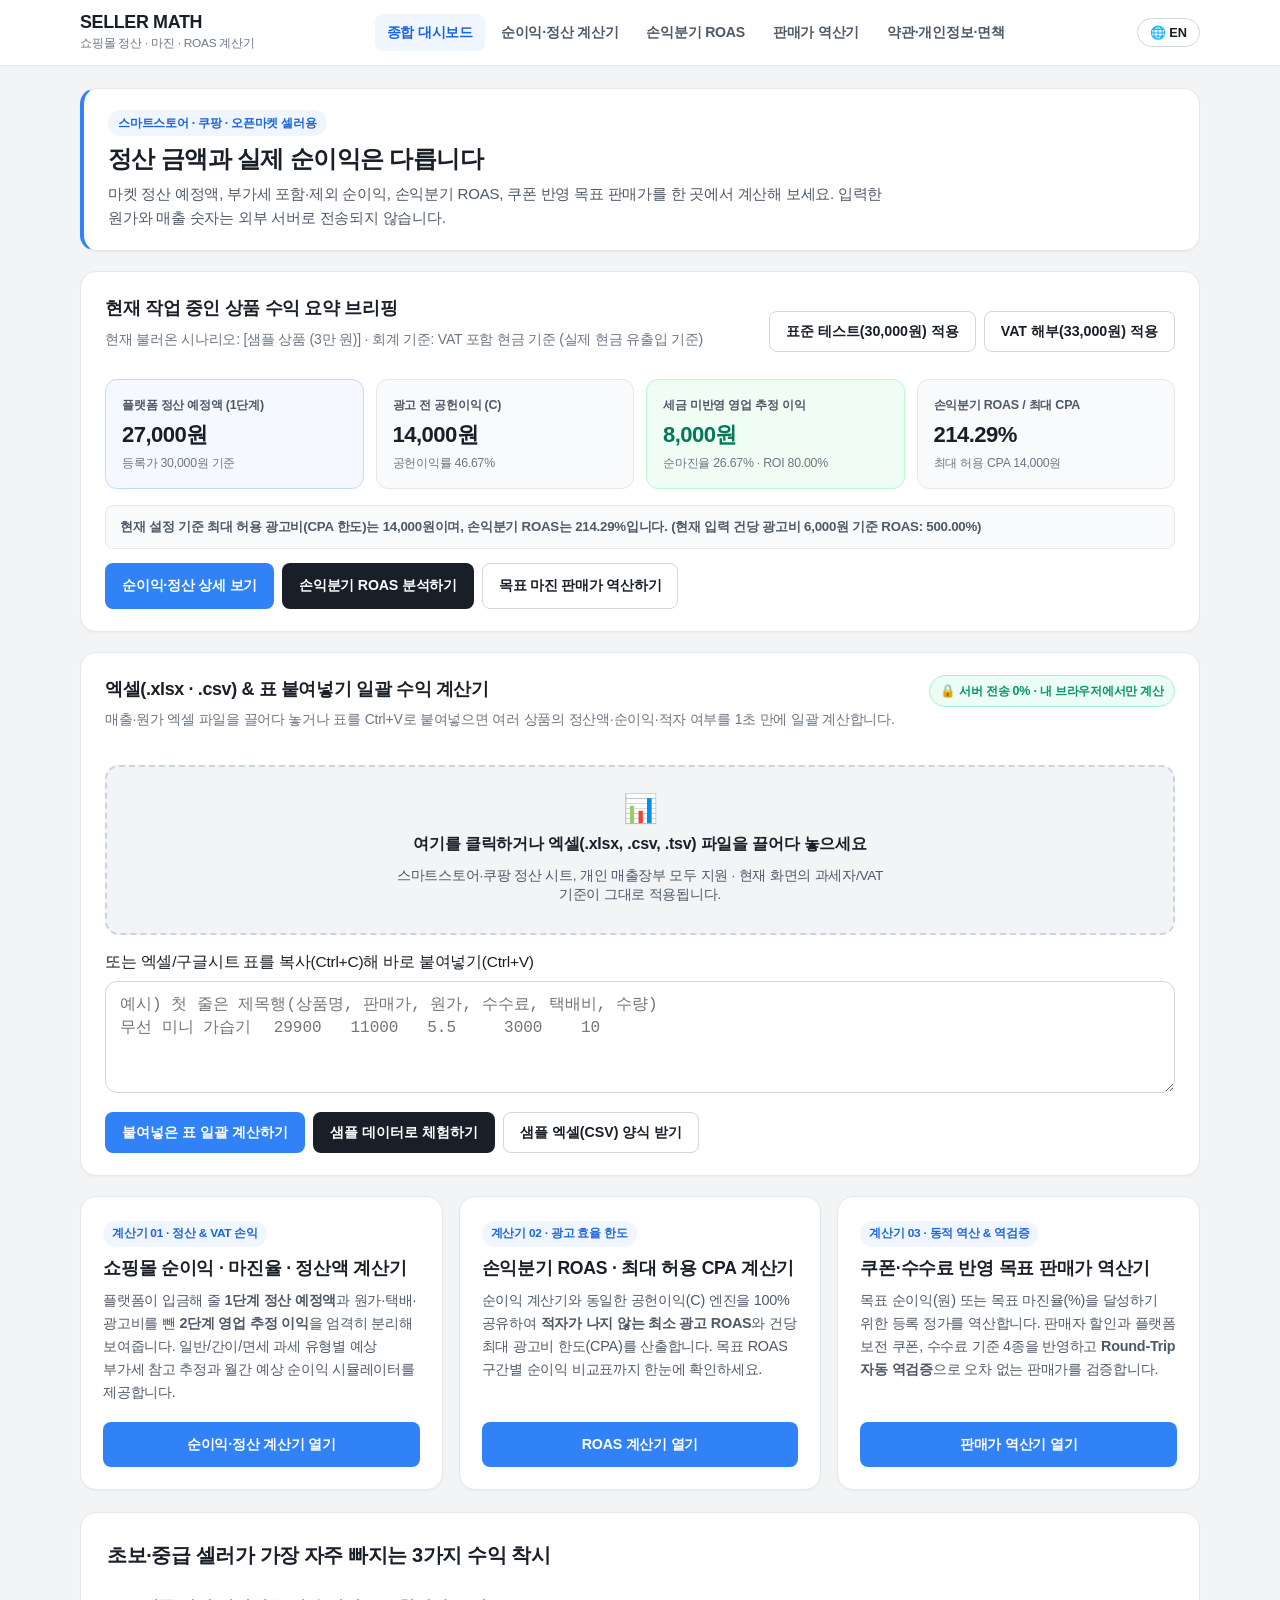
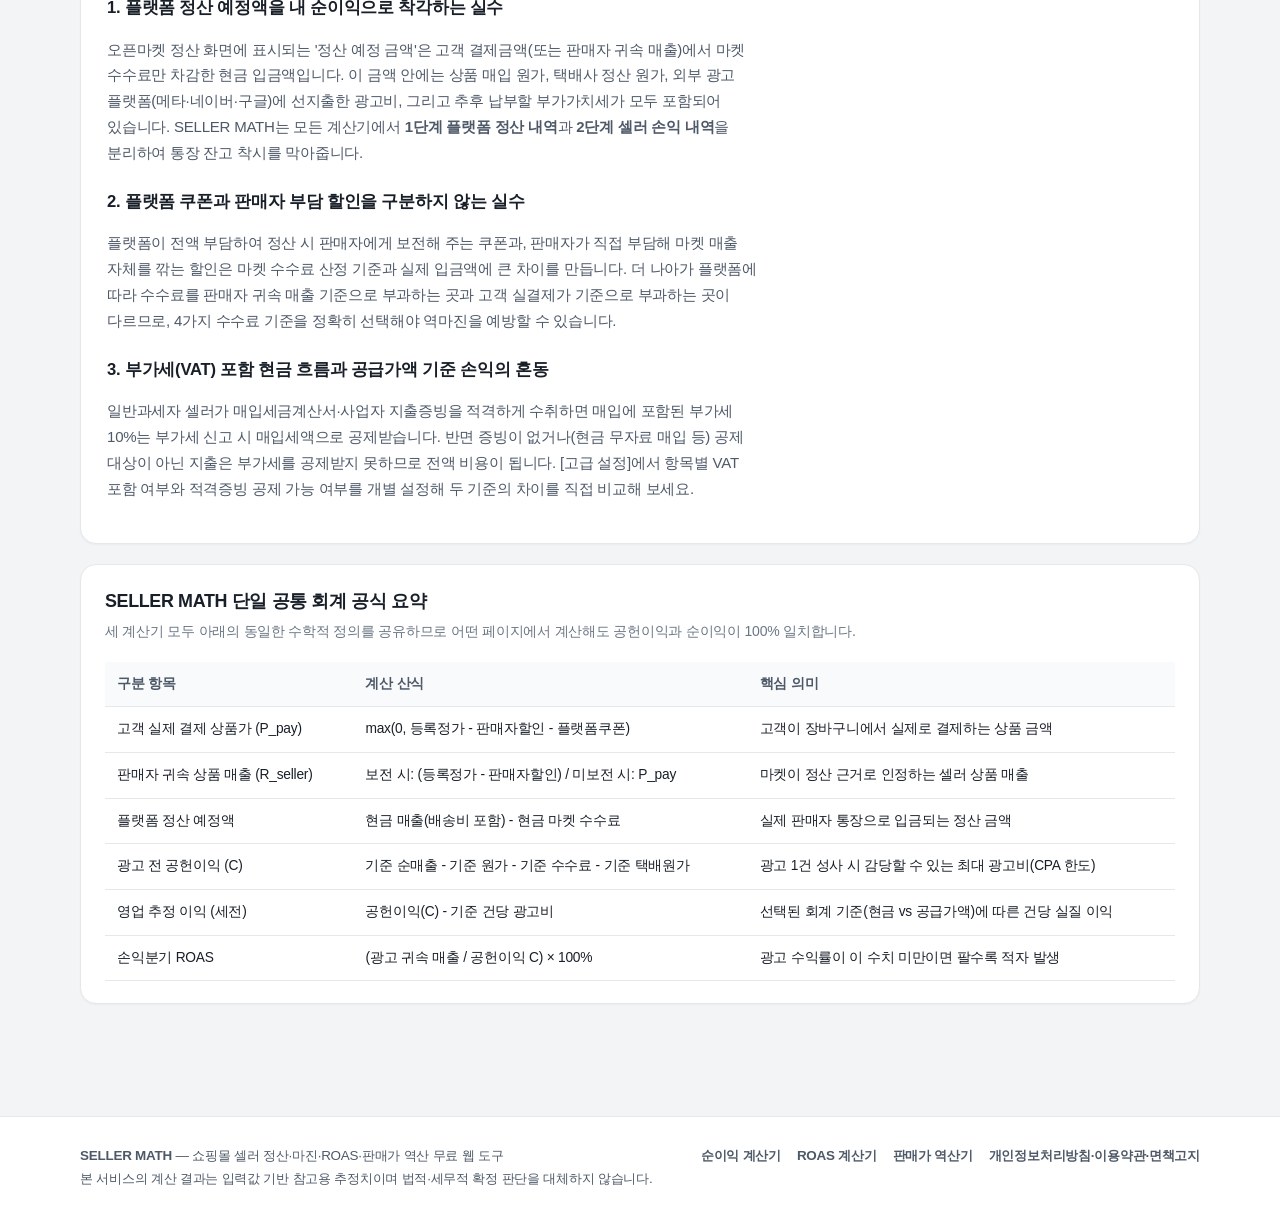
==== commit b5b62601: "Add Excel (.xlsx/.csv) & Ctrl+V batch margin calculator" ====
--- a/index.html
+++ b/index.html
@@ -88,6 +88,11 @@
         </div>
       </section>
 
+      <!-- 엑셀(.xlsx/.csv) & 표 붙여넣기 일괄 계산기 -->
+      <section class="card" aria-label="엑셀 파일 일괄 계산기">
+        <div id="bulk-excel-container"></div>
+      </section>
+
       <!-- 3대 계산기 탐색 허브 -->
       <section class="hub-grid" aria-label="핵심 계산기 바로가기">
         <article class="hub-card">
@@ -352,6 +357,7 @@
         var sample = SM.cloneDefaults();
         SM.saveSharedInputs(sample);
         renderDashboard();
+        if (bulkExcelWidget && bulkExcelWidget.getState().dataRows.length > 0) bulkExcelWidget.recalculate();
       });
 
       document.getElementById('btn-load-sample-33k').addEventListener('click', function () {
@@ -367,9 +373,17 @@
         });
         SM.saveSharedInputs(sample);
         renderDashboard();
+        if (bulkExcelWidget && bulkExcelWidget.getState().dataRows.length > 0) bulkExcelWidget.recalculate();
       });
 
       SM.initI18n(PAGE_DICT, 'SELLER MATH | E-Commerce Seller Profit, ROAS & Pricing Dashboard');
+      var bulkExcelWidget = SM.mountBulkExcelWidget(document.getElementById('bulk-excel-container'), {
+        getBaseInputs: SM.loadSharedInputs,
+        onSelectRow: function (rowInputs) {
+          SM.saveSharedInputs(rowInputs);
+          window.location.href = 'profit-calculator.html';
+        }
+      });
       window.addEventListener('sellermath:langchange', renderDashboard);
       renderDashboard();
     })();
--- a/style.css
+++ b/style.css
@@ -1214,6 +1214,279 @@
   font-weight: 600;
 }
 
+/* Excel / CSV Batch Upload & Paste Calculator */
+.bulk-excel-header {
+  display: flex;
+  flex-wrap: wrap;
+  justify-content: space-between;
+  align-items: flex-start;
+  gap: 12px;
+  margin-bottom: 16px;
+}
+
+.bulk-privacy-badge {
+  display: inline-flex;
+  align-items: center;
+  gap: 6px;
+  font-size: 0.78rem;
+  font-weight: 600;
+  padding: 5px 10px;
+  border-radius: 999px;
+  background-color: #ecfdf5;
+  color: var(--positive, #059669);
+  border: 1px solid #a7f3d0;
+  white-space: nowrap;
+}
+
+.excel-dropzone {
+  position: relative;
+  display: flex;
+  flex-direction: column;
+  align-items: center;
+  justify-content: center;
+  text-align: center;
+  gap: 8px;
+  padding: 28px 18px;
+  border: 2px dashed #cbd5e1;
+  border-radius: 14px;
+  background-color: var(--bg-page, #f2f4f6);
+  cursor: pointer;
+  transition: border-color 0.16s ease, background-color 0.16s ease, transform 0.16s ease;
+}
+
+.excel-dropzone:hover,
+.excel-dropzone:focus-within {
+  border-color: var(--accent-primary, #3182f6);
+  background-color: #eff6ff;
+}
+
+.excel-dropzone.is-dragover {
+  border-color: var(--accent-primary, #3182f6);
+  background-color: #dbeafe;
+  transform: scale(0.995);
+}
+
+.excel-dropzone-icon {
+  font-size: 1.75rem;
+  line-height: 1;
+}
+
+.excel-dropzone-title {
+  font-size: 1rem;
+  font-weight: 700;
+  color: #191f28;
+}
+
+.excel-dropzone-sub {
+  font-size: 0.85rem;
+  color: #4e5968;
+  max-width: 520px;
+  line-height: 1.45;
+  word-break: keep-all;
+}
+
+.excel-file-input {
+  position: absolute;
+  width: 1px;
+  height: 1px;
+  padding: 0;
+  margin: -1px;
+  overflow: hidden;
+  clip: rect(0, 0, 0, 0);
+  white-space: nowrap;
+  border: 0;
+}
+
+.excel-paste-wrap {
+  margin-top: 14px;
+}
+
+.excel-paste-label-row {
+  display: flex;
+  flex-wrap: wrap;
+  justify-content: space-between;
+  align-items: center;
+  gap: 8px;
+  margin-bottom: 6px;
+}
+
+.excel-paste-area {
+  width: 100%;
+  min-height: 112px;
+  padding: 12px 14px;
+  border: 1px solid #d1d6db;
+  border-radius: 12px;
+  background-color: var(--bg-surface, #ffffff);
+  color: #191f28;
+  font-family: ui-monospace, SFMono-Regular, Menlo, Monaco, Consolas, monospace;
+  font-size: 16px;
+  line-height: 1.45;
+  resize: vertical;
+  transition: border-color 0.15s ease, box-shadow 0.15s ease;
+}
+
+.excel-paste-area:focus {
+  outline: none;
+  border-color: var(--accent-primary, #3182f6);
+  box-shadow: 0 0 0 3px rgba(49, 130, 246, 0.15);
+}
+
+.bulk-actions-row {
+  display: flex;
+  flex-wrap: wrap;
+  align-items: center;
+  gap: 8px;
+  margin-top: 12px;
+}
+
+.column-map-panel {
+  margin-top: 16px;
+  padding: 14px 16px;
+  border-radius: 12px;
+  background-color: #f8fafc;
+  border: 1px solid #e5e8eb;
+}
+
+.column-map-summary {
+  display: flex;
+  flex-wrap: wrap;
+  justify-content: space-between;
+  align-items: center;
+  gap: 8px;
+  cursor: pointer;
+  font-size: 0.9rem;
+  font-weight: 700;
+  color: #333d4b;
+  list-style: none;
+}
+
+.column-map-grid {
+  display: grid;
+  grid-template-columns: repeat(auto-fit, minmax(175px, 1fr));
+  gap: 10px 12px;
+  margin-top: 12px;
+}
+
+.column-map-item {
+  display: flex;
+  flex-direction: column;
+  gap: 4px;
+}
+
+.column-map-item label {
+  font-size: 0.78rem;
+  font-weight: 600;
+  color: #4e5968;
+}
+
+.bulk-error-banner {
+  margin-top: 12px;
+  padding: 12px 14px;
+  border-radius: 10px;
+  background-color: #fff1f2;
+  border: 1px solid #fecdd3;
+  color: var(--negative, #e11d48);
+  font-size: 0.88rem;
+  font-weight: 600;
+}
+
+.bulk-results-section {
+  margin-top: 18px;
+  padding-top: 18px;
+  border-top: 1px solid #e5e8eb;
+}
+
+.bulk-summary-grid {
+  display: grid;
+  grid-template-columns: repeat(auto-fit, minmax(170px, 1fr));
+  gap: 12px;
+  margin-bottom: 16px;
+}
+
+.bulk-summary-card {
+  padding: 14px 16px;
+  border-radius: 12px;
+  background-color: var(--bg-page, #f2f4f6);
+  border: 1px solid #e5e8eb;
+}
+
+.bulk-summary-card.is-positive {
+  background-color: #ecfdf5;
+  border-color: #a7f3d0;
+}
+
+.bulk-summary-card.is-negative {
+  background-color: #fff1f2;
+  border-color: #fecdd3;
+}
+
+.bulk-summary-label {
+  font-size: 0.78rem;
+  font-weight: 600;
+  color: #4e5968;
+  margin-bottom: 4px;
+}
+
+.bulk-summary-val {
+  font-size: 1.2rem;
+  font-weight: 800;
+  color: #191f28;
+  letter-spacing: -0.02em;
+}
+
+.bulk-summary-sub {
+  font-size: 0.76rem;
+  color: #6b7684;
+  margin-top: 4px;
+}
+
+.bulk-toolbar-row {
+  display: flex;
+  flex-wrap: wrap;
+  justify-content: space-between;
+  align-items: center;
+  gap: 10px;
+  margin-bottom: 12px;
+}
+
+.bulk-file-status {
+  font-size: 0.85rem;
+  font-weight: 600;
+  color: #333d4b;
+}
+
+.bulk-row-loss td {
+  background-color: #fff5f5;
+}
+
+.bulk-row-loss:hover td {
+  background-color: #ffe4e6;
+}
+
+.bulk-item-name {
+  font-weight: 600;
+  color: #191f28;
+  max-width: 210px;
+  word-break: keep-all;
+}
+
+.bulk-profit-pos {
+  color: var(--positive, #059669);
+  font-weight: 700;
+}
+
+.bulk-profit-neg {
+  color: var(--negative, #e11d48);
+  font-weight: 700;
+}
+
+.btn-table-sm {
+  padding: 5px 10px;
+  font-size: 0.78rem;
+  border-radius: 8px;
+  white-space: nowrap;
+}
+
 /* Print-Friendly Styles */
 @media print {
   body {
@@ -1224,6 +1497,10 @@
   .ad-slot,
   .btn-row,
   .scenario-toolbar button,
+  .excel-dropzone,
+  .excel-paste-wrap,
+  .bulk-actions-row,
+  .column-map-panel,
   .site-footer {
     display: none !important;
   }
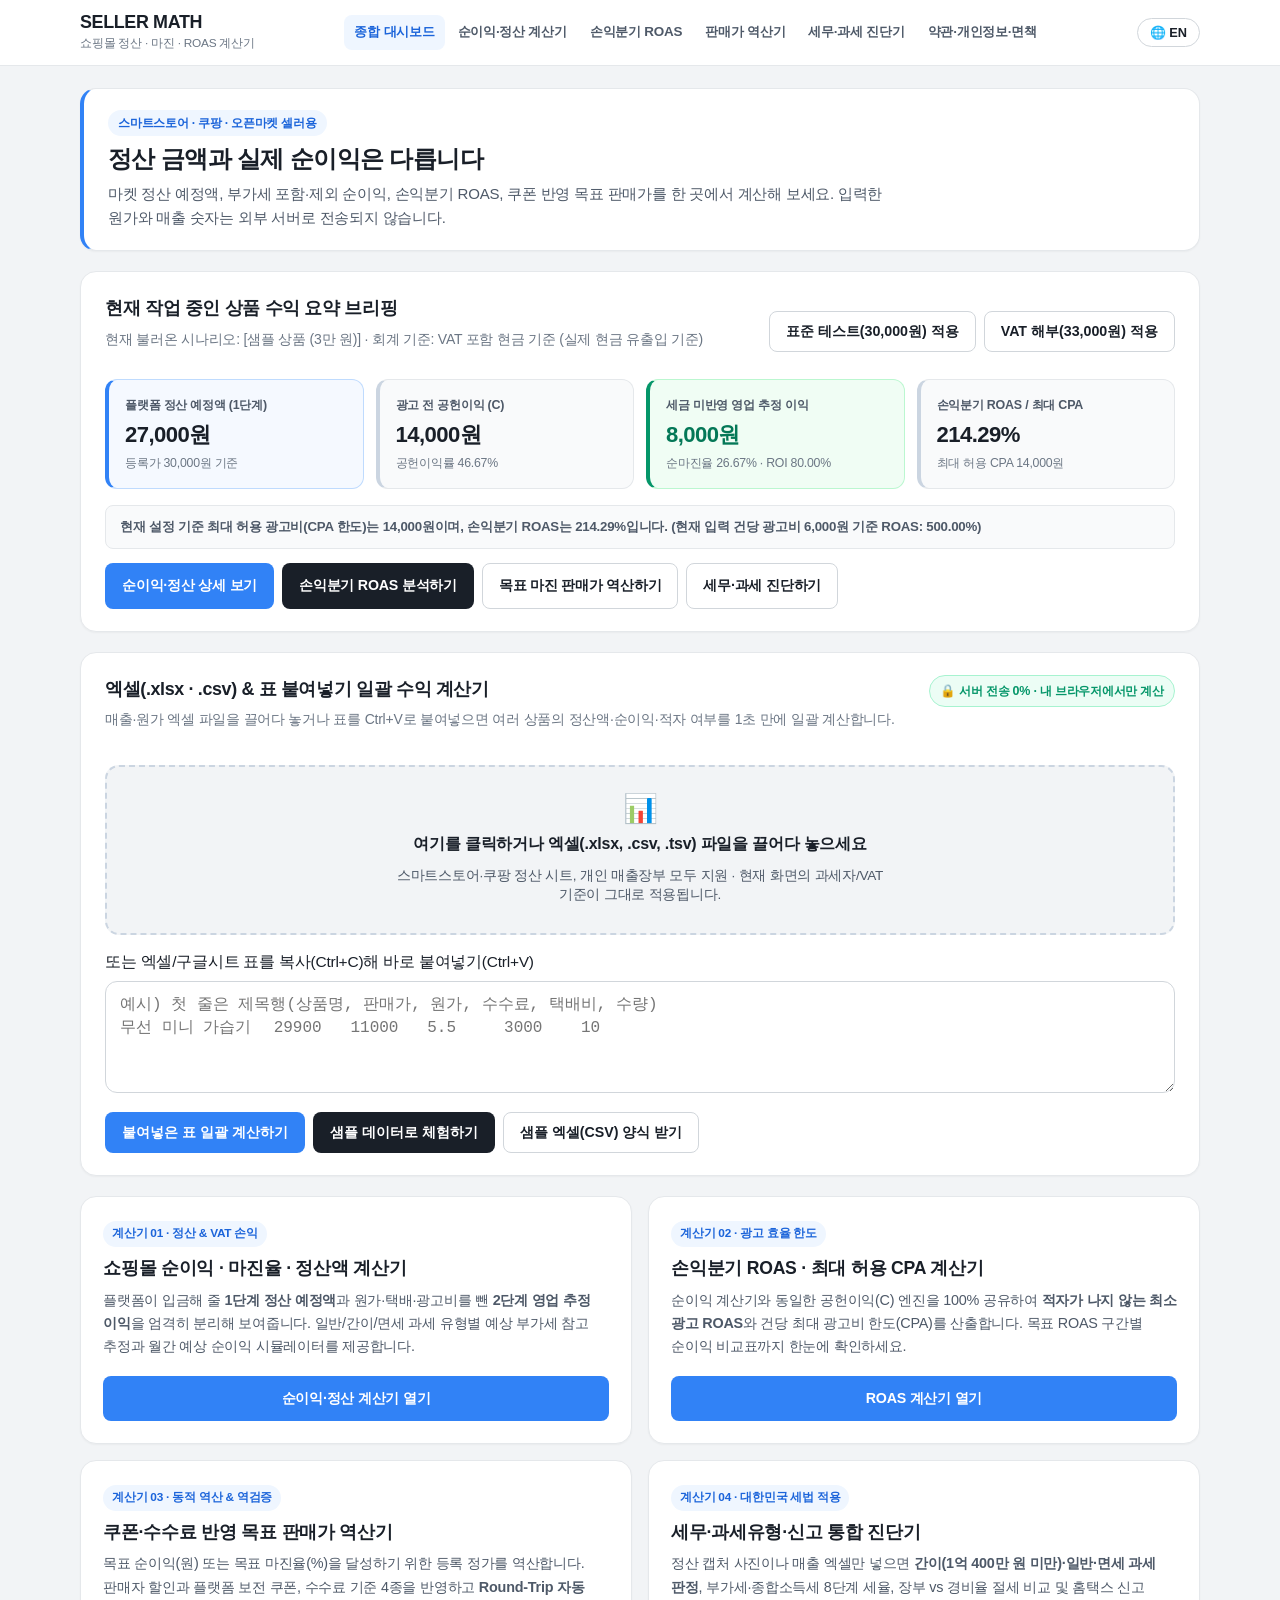
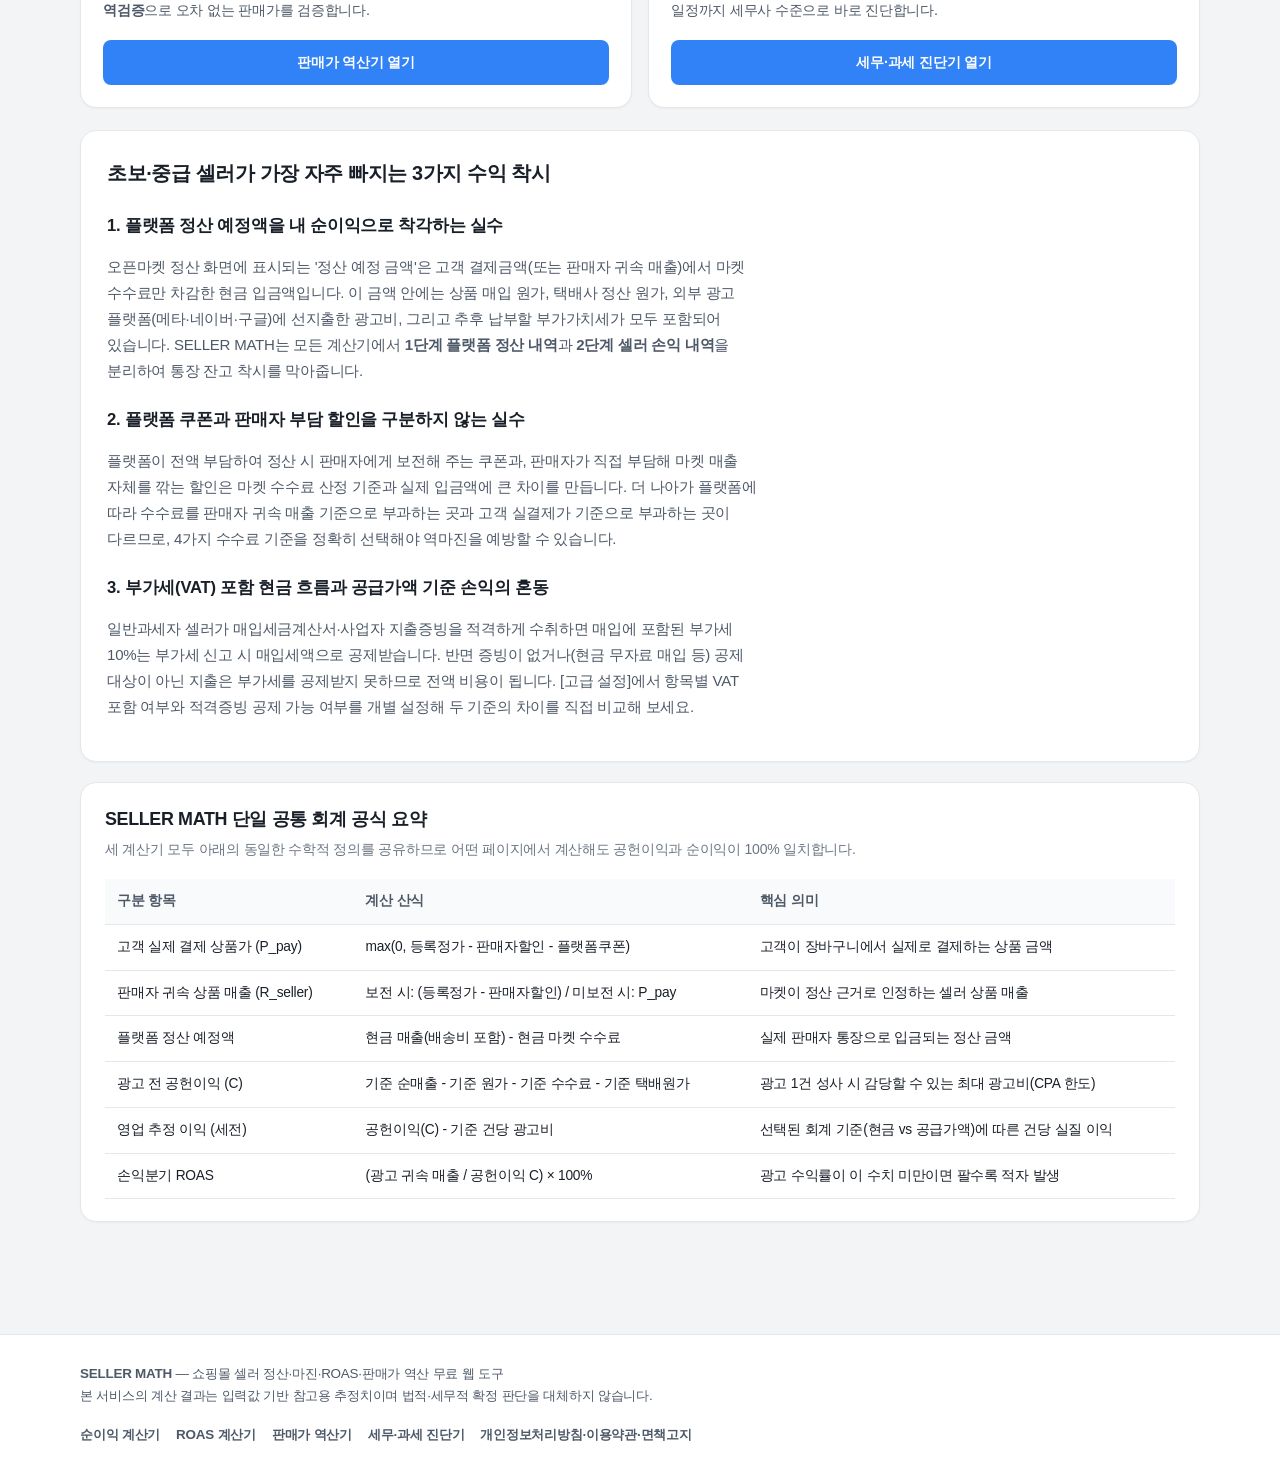
==== commit b426b0dd: "Add Korean Tax Law engine, Tax & Filing Guide page, and editorial ledger UI" ====
--- a/index.html
+++ b/index.html
@@ -44,6 +44,7 @@
         <a class="nav-link" href="profit-calculator.html">순이익·정산 계산기</a>
         <a class="nav-link" href="roas-calculator.html">손익분기 ROAS</a>
         <a class="nav-link" href="selling-price-calculator.html">판매가 역산기</a>
+        <a class="nav-link" href="tax-calculator.html">세무·과세 진단기</a>
         <a class="nav-link" href="legal.html">약관·개인정보·면책</a>
       </nav>
     </div>
@@ -85,6 +86,7 @@
           <a class="btn btn-primary" href="profit-calculator.html">순이익·정산 상세 보기</a>
           <a class="btn btn-secondary" href="roas-calculator.html">손익분기 ROAS 분석하기</a>
           <a class="btn btn-outline" href="selling-price-calculator.html">목표 마진 판매가 역산하기</a>
+          <a class="btn btn-outline" href="tax-calculator.html">세무·과세 진단하기</a>
         </div>
       </section>
 
@@ -130,6 +132,18 @@
           </div>
           <a class="btn btn-primary" href="selling-price-calculator.html">판매가 역산기 열기</a>
         </article>
+
+        <article class="hub-card">
+          <div>
+            <span class="hub-tag">계산기 04 · 대한민국 세법 적용</span>
+            <h2>세무·과세유형·신고 통합 진단기</h2>
+            <p data-i18n-en="Upload a settlement screenshot or Excel file to determine Simplified (<104M KRW) vs. General VAT, VAT-exempt status, 8-bracket Income Tax, bookkeeping vs. expense-rate savings, and exact HomeTax filing schedules.">
+              정산 캡처 사진이나 매출 엑셀만 넣으면 <strong>간이(1억 400만 원 미만)·일반·면세 과세 판정</strong>, 부가세·종합소득세 8단계 세율,
+              장부 vs 경비율 절세 비교 및 홈택스 신고 일정까지 세무사 수준으로 바로 진단합니다.
+            </p>
+          </div>
+          <a class="btn btn-primary" href="tax-calculator.html">세무·과세 진단기 열기</a>
+        </article>
       </section>
 
       <!-- 셀러 회계 핵심 가이드 -->
@@ -217,6 +231,7 @@
         <a href="profit-calculator.html">순이익 계산기</a>
         <a href="roas-calculator.html">ROAS 계산기</a>
         <a href="selling-price-calculator.html">판매가 역산기</a>
+        <a href="tax-calculator.html">세무·과세 진단기</a>
         <a href="legal.html">개인정보처리방침·이용약관·면책고지</a>
       </div>
     </div>
@@ -248,6 +263,10 @@
         '계산기 03 · 동적 역산 & 역검증': 'Calculator 03 · Dynamic Reverse Pricing',
         '쿠폰·수수료 반영 목표 판매가 역산기': 'Target Margin Price Calculator',
         '판매가 역산기 열기': 'Open Price Calculator',
+        '세무·과세 진단하기': 'Check Korean Tax & Filing',
+        '계산기 04 · 대한민국 세법 적용': 'Calculator 04 · Korean Tax Law Engine',
+        '세무·과세유형·신고 통합 진단기': 'Korean Seller Tax & Filing Guide',
+        '세무·과세 진단기 열기': 'Open Tax & Filing Guide',
         '초보·중급 셀러가 가장 자주 빠지는 3가지 수익 착시': '3 Profit Illusions Every E-Commerce Seller Must Avoid',
         '1. 플랫폼 정산 예정액을 내 순이익으로 착각하는 실수': '1. Confusing Marketplace Payout with Net Profit',
         '2. 플랫폼 쿠폰과 판매자 부담 할인을 구분하지 않는 실수': '2. Ignoring Coupon Funding & Fee Calculation Bases',
--- a/style.css
+++ b/style.css
@@ -140,17 +140,31 @@
   display: flex;
   flex-wrap: wrap;
   align-items: center;
-  gap: 4px;
+  gap: 3px;
 }
 
 .nav-link {
+  display: inline-flex;
+  align-items: center;
+  gap: 5px;
   color: var(--text-secondary);
-  font-size: 0.88rem;
+  font-size: 0.84rem;
   font-weight: 600;
-  padding: 7px 12px;
+  padding: 6px 10px;
   border-radius: var(--radius-sm);
   transition: background-color 0.15s ease, color 0.15s ease;
   white-space: nowrap;
+}
+
+.nav-badge {
+  font-size: 0.66rem;
+  font-weight: 800;
+  padding: 2px 5px;
+  border-radius: 5px;
+  background-color: #ecfdf5;
+  color: #059669;
+  border: 1px solid #a7f3d0;
+  line-height: 1.1;
 }
 
 .nav-link:hover {
@@ -304,7 +318,7 @@
 
 @media (min-width: 768px) {
   .hub-grid {
-    grid-template-columns: repeat(3, 1fr);
+    grid-template-columns: repeat(2, 1fr);
   }
 }
 
@@ -635,6 +649,7 @@
 .kpi-card {
   background-color: var(--bg-subtle);
   border: 1px solid var(--border-color);
+  border-left: 4px solid #cbd5e1;
   border-radius: var(--radius-md);
   padding: 15px 16px;
 }
@@ -642,16 +657,19 @@
 .kpi-card.kpi-highlight {
   background-color: #f5f9ff;
   border-color: #bfdbfe;
+  border-left-color: var(--accent-primary, #3182f6);
 }
 
 .kpi-card.kpi-positive {
   background-color: var(--positive-bg);
   border-color: #bbf7d0;
+  border-left-color: var(--positive, #059669);
 }
 
 .kpi-card.kpi-negative {
   background-color: var(--negative-bg);
   border-color: #fecdd3;
+  border-left-color: var(--negative, #e11d48);
 }
 
 .kpi-label {
@@ -1485,6 +1503,350 @@
   font-size: 0.78rem;
   border-radius: 8px;
   white-space: nowrap;
+}
+
+.data-table td,
+.bulk-summary-val,
+.tax-num {
+  font-variant-numeric: tabular-nums;
+}
+
+/* ==========================================================================
+   세무·과세 진단기 (tax-calculator.html) & 에디토리얼 원장 UI 컴포넌트
+   ========================================================================== */
+
+.tax-intake-grid {
+  display: grid;
+  grid-template-columns: 1fr;
+  gap: 16px;
+  margin-bottom: 18px;
+}
+
+@media (min-width: 880px) {
+  .tax-intake-grid {
+    grid-template-columns: 1fr 1fr;
+  }
+}
+
+.tax-intake-box {
+  background-color: var(--bg-subtle, #f8fafc);
+  border: 1px solid var(--border-color, #e5e8eb);
+  border-radius: var(--radius-md, 12px);
+  padding: 16px;
+  display: flex;
+  flex-direction: column;
+  gap: 10px;
+}
+
+.tax-intake-title {
+  font-size: 0.96rem;
+  font-weight: 700;
+  color: var(--text-primary, #191f28);
+  margin: 0;
+}
+
+.tax-intake-desc {
+  font-size: 0.83rem;
+  color: var(--text-secondary, #4e5968);
+  margin: 0;
+  line-height: 1.5;
+  word-break: keep-all;
+}
+
+.screenshot-viewer-box {
+  margin-top: 6px;
+  border: 1px solid var(--border-color, #e5e8eb);
+  border-radius: 10px;
+  background-color: #ffffff;
+  padding: 10px;
+  display: flex;
+  flex-direction: column;
+  gap: 10px;
+}
+
+.screenshot-viewer-box img {
+  max-width: 100%;
+  max-height: 260px;
+  object-fit: contain;
+  border-radius: 8px;
+  border: 1px solid #e2e8f0;
+  background-color: #f8fafc;
+}
+
+.ocr-chip-row {
+  display: flex;
+  flex-wrap: wrap;
+  align-items: center;
+  gap: 6px;
+}
+
+.ocr-chip {
+  display: inline-flex;
+  align-items: center;
+  gap: 4px;
+  padding: 5px 10px;
+  border-radius: 999px;
+  font-size: 0.78rem;
+  font-weight: 700;
+  background-color: #eff6ff;
+  color: #1d4ed8;
+  border: 1px solid #bfdbfe;
+  cursor: pointer;
+  font-variant-numeric: tabular-nums;
+}
+
+.ocr-chip:hover {
+  background-color: #dbeafe;
+}
+
+.preset-pill-row {
+  display: flex;
+  flex-wrap: wrap;
+  gap: 8px;
+  margin-top: 4px;
+}
+
+.tax-verdict-card {
+  border: 1px solid #bfdbfe;
+  border-left: 5px solid var(--accent-primary, #3182f6);
+  border-radius: var(--radius-md, 12px);
+  background-color: #f5f9ff;
+  padding: 18px 20px;
+  margin-bottom: 16px;
+}
+
+.tax-verdict-card.is-exempt {
+  background-color: #ecfdf5;
+  border-color: #a7f3d0;
+  border-left-color: var(--positive, #059669);
+}
+
+.tax-verdict-card.is-alert {
+  background-color: #fffbeb;
+  border-color: #fde68a;
+  border-left-color: #d97706;
+}
+
+.tax-verdict-eyebrow {
+  font-size: 0.76rem;
+  font-weight: 800;
+  color: #1d4ed8;
+  letter-spacing: 0.02em;
+  text-transform: uppercase;
+  margin-bottom: 4px;
+}
+
+.tax-verdict-card.is-exempt .tax-verdict-eyebrow {
+  color: #047857;
+}
+
+.tax-verdict-title {
+  font-size: 1.2rem;
+  font-weight: 800;
+  color: #191f28;
+  margin: 0 0 6px;
+  word-break: keep-all;
+}
+
+.tax-verdict-sub {
+  font-size: 0.9rem;
+  color: #333d4b;
+  margin: 0 0 10px;
+  line-height: 1.55;
+  word-break: keep-all;
+}
+
+.tax-verdict-meta {
+  display: flex;
+  flex-direction: column;
+  gap: 5px;
+  font-size: 0.82rem;
+  color: #4e5968;
+  padding-top: 10px;
+  border-top: 1px dashed rgba(59, 130, 246, 0.25);
+}
+
+.threshold-meter-wrap {
+  background-color: var(--bg-surface, #ffffff);
+  border: 1px solid var(--border-color, #e5e8eb);
+  border-radius: var(--radius-md, 12px);
+  padding: 16px;
+  margin-bottom: 16px;
+}
+
+.threshold-header-row {
+  display: flex;
+  flex-wrap: wrap;
+  justify-content: space-between;
+  align-items: center;
+  gap: 8px;
+  margin-bottom: 10px;
+  font-size: 0.88rem;
+  font-weight: 700;
+  color: #191f28;
+}
+
+.threshold-bar {
+  position: relative;
+  height: 12px;
+  border-radius: 999px;
+  background: linear-gradient(90deg, #dcfce7 0%, #dcfce7 16%, #dbeafe 16%, #dbeafe 35%, #fef3c7 35%, #fef3c7 75%, #fee2e2 75%, #fee2e2 100%);
+  border: 1px solid #cbd5e1;
+  overflow: hidden;
+}
+
+.threshold-fill {
+  height: 100%;
+  background-color: rgba(49, 130, 246, 0.78);
+  border-radius: 999px;
+  transition: width 0.25s ease;
+}
+
+.threshold-milestones {
+  display: grid;
+  grid-template-columns: repeat(4, 1fr);
+  gap: 8px;
+  margin-top: 10px;
+  font-size: 0.75rem;
+  color: #4e5968;
+  word-break: keep-all;
+}
+
+.threshold-milestones strong {
+  display: block;
+  color: #191f28;
+  font-variant-numeric: tabular-nums;
+}
+
+.tax-comparison-grid {
+  display: grid;
+  grid-template-columns: 1fr;
+  gap: 16px;
+  margin-top: 16px;
+}
+
+@media (min-width: 840px) {
+  .tax-comparison-grid {
+    grid-template-columns: 1fr 1fr;
+  }
+}
+
+.tax-comp-card {
+  background-color: var(--bg-surface, #ffffff);
+  border: 1px solid var(--border-color, #e5e8eb);
+  border-radius: var(--radius-md, 12px);
+  padding: 16px;
+}
+
+.tax-comp-card h3 {
+  font-size: 0.98rem;
+  font-weight: 800;
+  color: #191f28;
+  margin: 0 0 10px;
+}
+
+.tax-comp-note {
+  margin-top: 10px;
+  padding: 10px 12px;
+  border-radius: 8px;
+  background-color: #f8fafc;
+  border: 1px solid #e2e8f0;
+  font-size: 0.82rem;
+  color: #333d4b;
+  line-height: 1.5;
+  word-break: keep-all;
+}
+
+.tax-bracket-table .is-current-bracket td {
+  background-color: #eff6ff;
+  font-weight: 700;
+  color: #1d4ed8;
+}
+
+.filing-timeline-grid {
+  display: grid;
+  grid-template-columns: 1fr;
+  gap: 12px;
+  margin-top: 14px;
+}
+
+@media (min-width: 768px) {
+  .filing-timeline-grid {
+    grid-template-columns: repeat(2, 1fr);
+  }
+}
+
+.filing-card {
+  border: 1px solid var(--border-color, #e5e8eb);
+  border-radius: 12px;
+  padding: 15px 16px;
+  background-color: #ffffff;
+}
+
+.filing-card.is-priority {
+  border-color: #bfdbfe;
+  border-left: 4px solid var(--accent-primary, #3182f6);
+  background-color: #f8fbff;
+}
+
+.filing-period-badge {
+  display: inline-block;
+  font-size: 0.75rem;
+  font-weight: 700;
+  padding: 3px 8px;
+  border-radius: 6px;
+  background-color: #eff6ff;
+  color: #1d4ed8;
+  margin-bottom: 6px;
+}
+
+.filing-card h3 {
+  font-size: 0.95rem;
+  font-weight: 800;
+  color: #191f28;
+  margin: 0 0 6px;
+}
+
+.filing-card p {
+  font-size: 0.84rem;
+  color: #333d4b;
+  margin: 0 0 8px;
+  line-height: 1.5;
+}
+
+.filing-hometax-path {
+  font-size: 0.78rem;
+  color: #4e5968;
+  background-color: #f2f4f6;
+  padding: 7px 10px;
+  border-radius: 8px;
+  word-break: keep-all;
+}
+
+.tax-checklist-box {
+  margin-top: 16px;
+  padding: 14px 16px;
+  border-radius: 12px;
+  background-color: #f8fafc;
+  border: 1px solid #e5e8eb;
+}
+
+.tax-checklist-box h3 {
+  font-size: 0.92rem;
+  font-weight: 800;
+  color: #191f28;
+  margin: 0 0 8px;
+}
+
+.tax-checklist-box ul {
+  margin: 0;
+  padding-left: 18px;
+  display: flex;
+  flex-direction: column;
+  gap: 6px;
+  font-size: 0.84rem;
+  color: #333d4b;
+  line-height: 1.5;
 }
 
 /* Print-Friendly Styles */
@@ -1501,6 +1863,8 @@
   .excel-paste-wrap,
   .bulk-actions-row,
   .column-map-panel,
+  .tax-intake-grid,
+  .preset-pill-row,
   .site-footer {
     display: none !important;
   }
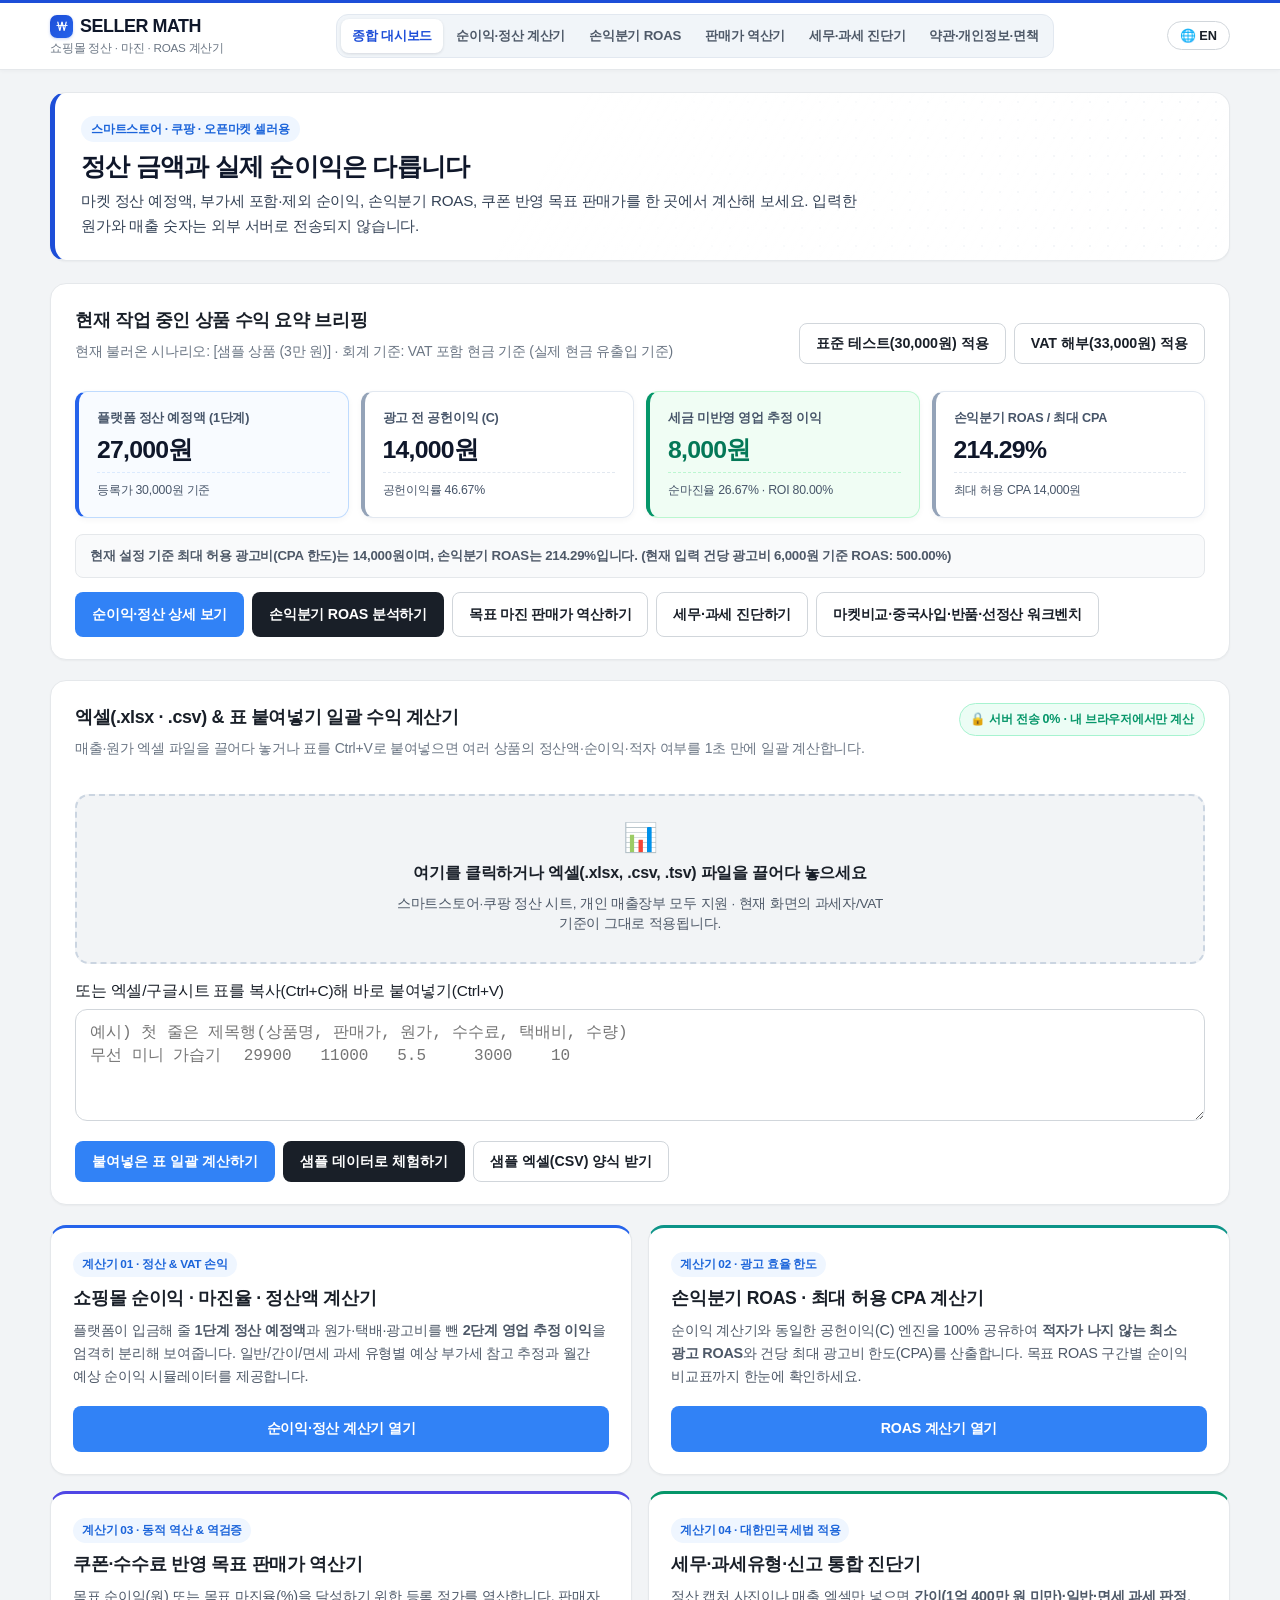
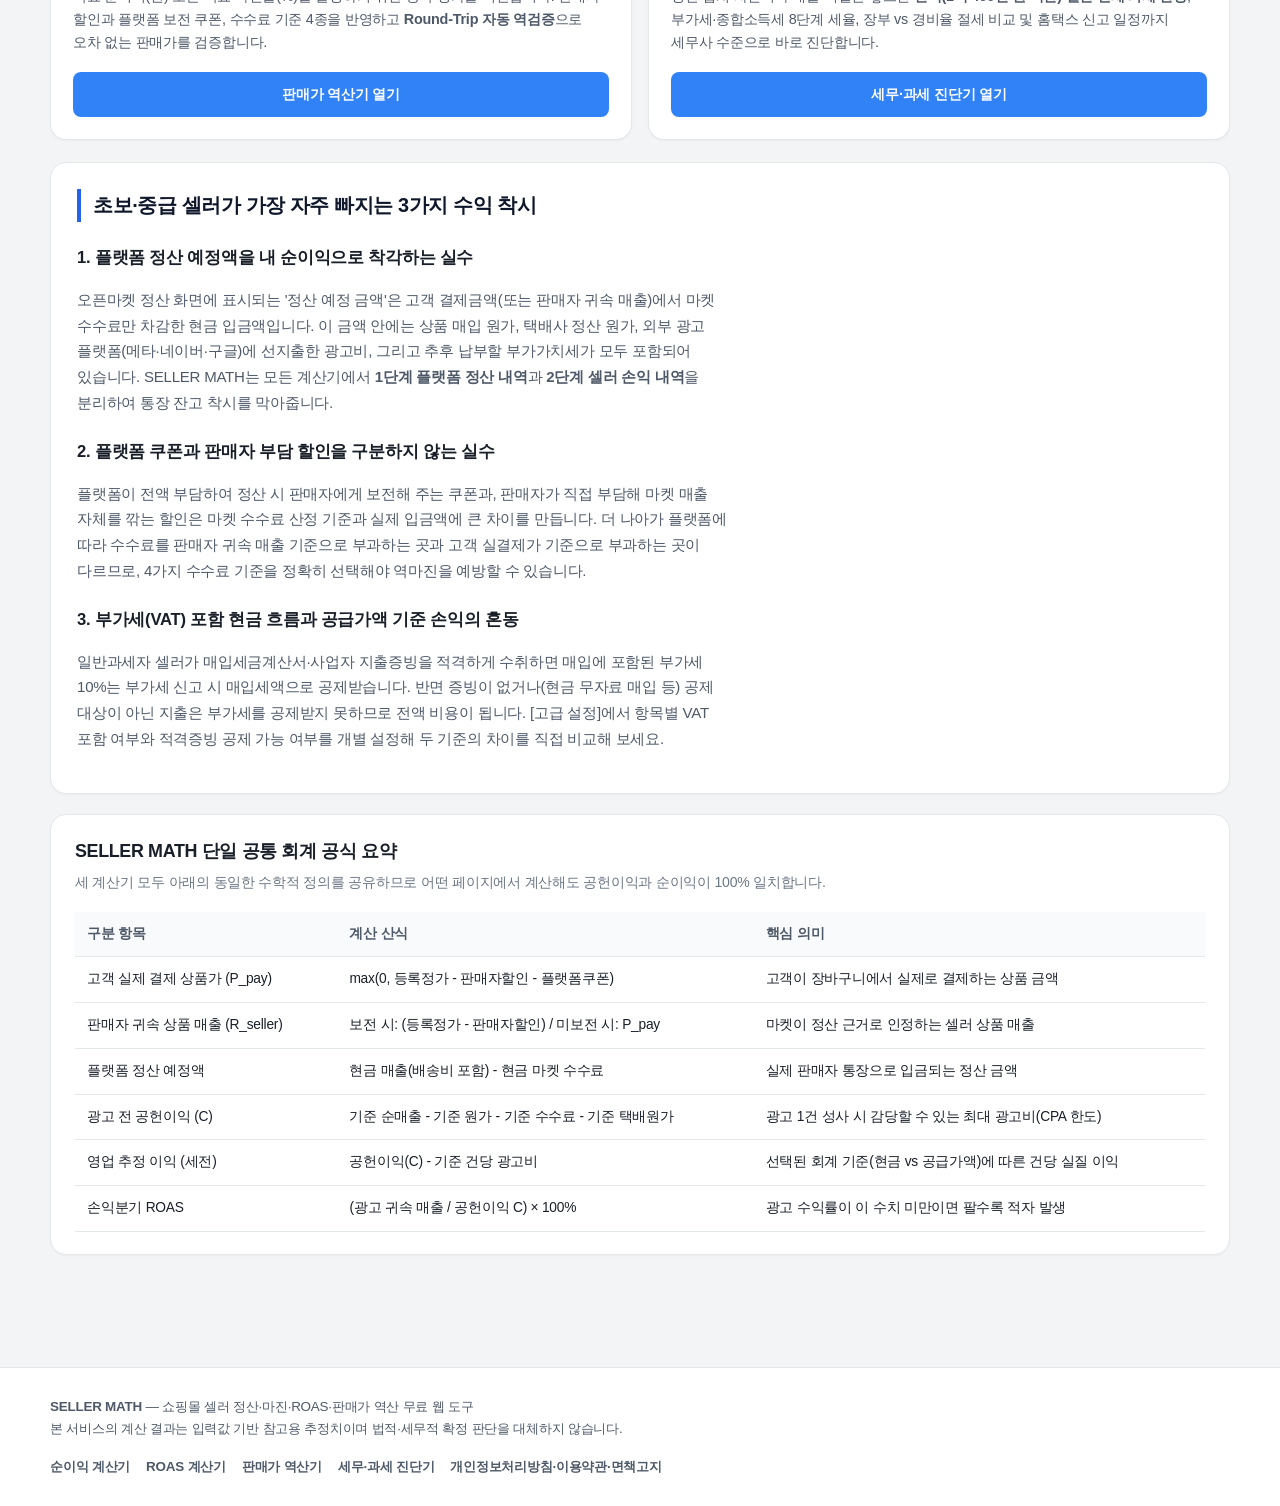
==== commit ce6e3f1d: "Add 5 seller workbench features: market presets, 1688 import COGS, return/inventory break-even, fina" ====
--- a/index.html
+++ b/index.html
@@ -87,6 +87,7 @@
           <a class="btn btn-secondary" href="roas-calculator.html">손익분기 ROAS 분석하기</a>
           <a class="btn btn-outline" href="selling-price-calculator.html">목표 마진 판매가 역산하기</a>
           <a class="btn btn-outline" href="tax-calculator.html">세무·과세 진단하기</a>
+          <a class="btn btn-outline" href="profit-calculator.html#seller-workbench-container">마켓비교·중국사입·반품·선정산 워크벤치</a>
         </div>
       </section>
 
@@ -264,6 +265,7 @@
         '쿠폰·수수료 반영 목표 판매가 역산기': 'Target Margin Price Calculator',
         '판매가 역산기 열기': 'Open Price Calculator',
         '세무·과세 진단하기': 'Check Korean Tax & Filing',
+        '마켓비교·중국사입·반품·선정산 워크벤치': '7-Market, 1688 COGS & Return Workbench',
         '계산기 04 · 대한민국 세법 적용': 'Calculator 04 · Korean Tax Law Engine',
         '세무·과세유형·신고 통합 진단기': 'Korean Seller Tax & Filing Guide',
         '세무·과세 진단기 열기': 'Open Tax & Filing Guide',
--- a/style.css
+++ b/style.css
@@ -84,17 +84,19 @@
 
 .container {
   width: 100%;
-  max-width: 1160px;
+  max-width: 1220px;
   margin: 0 auto;
   padding: 0 20px;
 }
 
-/* Header & Navigation (Clean White Top Bar) */
+/* Header & Navigation (Editorial Segmented Capsule Dock) */
 .site-header {
-  background-color: rgba(255, 255, 255, 0.94);
-  -webkit-backdrop-filter: blur(10px);
-  backdrop-filter: blur(10px);
+  background-color: rgba(255, 255, 255, 0.96);
+  -webkit-backdrop-filter: blur(12px);
+  backdrop-filter: blur(12px);
+  border-top: 3px solid #1d4ed8;
   border-bottom: 1px solid var(--border-color);
+  box-shadow: 0 1px 4px rgba(15, 23, 42, 0.04);
   position: sticky;
   top: 0;
   z-index: 100;
@@ -106,8 +108,8 @@
   align-items: center;
   justify-content: space-between;
   gap: 12px;
-  padding: 12px 20px;
-  max-width: 1160px;
+  padding: 11px 20px;
+  max-width: 1220px;
   margin: 0 auto;
 }
 
@@ -123,15 +125,33 @@
 }
 
 .brand-title {
+  display: inline-flex;
+  align-items: center;
+  gap: 7px;
   font-size: 1.12rem;
   font-weight: 800;
-  letter-spacing: -0.02em;
+  letter-spacing: -0.025em;
   line-height: 1.2;
-  color: var(--text-primary);
+  color: #0f172a;
+}
+
+.brand-title::before {
+  content: "₩";
+  display: inline-flex;
+  align-items: center;
+  justify-content: center;
+  width: 23px;
+  height: 23px;
+  border-radius: 7px;
+  background: linear-gradient(135deg, #1d4ed8, #2563eb);
+  color: #ffffff;
+  font-size: 0.78rem;
+  font-weight: 800;
+  box-shadow: 0 1px 3px rgba(29, 78, 216, 0.25);
 }
 
 .brand-sub {
-  font-size: 0.74rem;
+  font-size: 0.73rem;
   color: var(--text-muted);
   font-weight: 500;
 }
@@ -140,7 +160,11 @@
   display: flex;
   flex-wrap: wrap;
   align-items: center;
-  gap: 3px;
+  gap: 2px;
+  background-color: #f1f5f9;
+  padding: 4px;
+  border-radius: 12px;
+  border: 1px solid #e2e8f0;
 }
 
 .nav-link {
@@ -148,11 +172,11 @@
   align-items: center;
   gap: 5px;
   color: var(--text-secondary);
-  font-size: 0.84rem;
+  font-size: 0.83rem;
   font-weight: 600;
-  padding: 6px 10px;
-  border-radius: var(--radius-sm);
-  transition: background-color 0.15s ease, color 0.15s ease;
+  padding: 6px 11px;
+  border-radius: 8px;
+  transition: background-color 0.15s ease, color 0.15s ease, box-shadow 0.15s ease;
   white-space: nowrap;
 }
 
@@ -168,15 +192,16 @@
 }
 
 .nav-link:hover {
-  background-color: var(--bg-page);
-  color: var(--text-primary);
+  background-color: rgba(255, 255, 255, 0.7);
+  color: #0f172a;
   text-decoration: none;
 }
 
 .nav-link.active {
-  background-color: var(--accent-soft);
-  color: var(--accent-primary-hover);
-  font-weight: 700;
+  background-color: #ffffff;
+  color: #1d4ed8;
+  font-weight: 700;
+  box-shadow: 0 1px 3px rgba(15, 23, 42, 0.12);
 }
 
 .lang-switch-btn {
@@ -235,12 +260,16 @@
 
 .hero-card {
   background-color: var(--bg-surface);
+  background-image:
+    linear-gradient(120deg, #ffffff 42%, rgba(255, 255, 255, 0.72) 100%),
+    radial-gradient(#cbd5e1 1px, transparent 1px);
+  background-size: 100% 100%, 18px 18px;
   color: var(--text-primary);
   border: 1px solid var(--border-color);
-  border-left: 4px solid var(--accent-primary);
+  border-left: 5px solid #1d4ed8;
   border-radius: var(--radius-lg);
-  padding: 20px 24px;
-  margin-bottom: 20px;
+  padding: 22px 26px;
+  margin-bottom: 22px;
   box-shadow: var(--shadow-sm);
 }
 
@@ -257,19 +286,19 @@
 
 .hero-card h1 {
   margin: 0 0 6px;
-  font-size: 1.48rem;
+  font-size: 1.56rem;
   font-weight: 800;
-  line-height: 1.35;
-  letter-spacing: -0.025em;
-  color: var(--text-primary);
+  line-height: 1.32;
+  letter-spacing: -0.03em;
+  color: #0f172a;
 }
 
 .hero-desc {
   margin: 0;
-  color: var(--text-secondary);
-  font-size: 0.94rem;
+  color: #334155;
+  font-size: 0.95rem;
   max-width: 780px;
-  line-height: 1.6;
+  line-height: 1.62;
 }
 
 .card {
@@ -299,14 +328,19 @@
 .workspace-grid {
   display: grid;
   grid-template-columns: 1fr;
-  gap: 20px;
+  gap: 22px;
   align-items: start;
 }
 
 @media (min-width: 960px) {
   .workspace-grid {
-    grid-template-columns: 400px 1fr;
+    grid-template-columns: 420px 1fr;
   }
+}
+
+.workspace-grid > .card:first-child {
+  border-top: 4px solid #0f172a;
+  box-shadow: 0 6px 20px rgba(15, 23, 42, 0.05);
 }
 
 .hub-grid {
@@ -325,6 +359,7 @@
 .hub-card {
   background-color: var(--bg-surface);
   border: 1px solid var(--border-color);
+  border-top: 3px solid #2563eb;
   border-radius: var(--radius-lg);
   padding: 22px;
   box-shadow: var(--shadow-sm);
@@ -332,6 +367,18 @@
   flex-direction: column;
   justify-content: space-between;
   transition: transform 0.15s ease, box-shadow 0.15s ease, border-color 0.15s ease;
+}
+
+.hub-card:nth-child(2) {
+  border-top-color: #0d9488;
+}
+
+.hub-card:nth-child(3) {
+  border-top-color: #4f46e5;
+}
+
+.hub-card:nth-child(4) {
+  border-top-color: #059669;
 }
 
 .hub-card:hover {
@@ -367,12 +414,14 @@
 
 /* Forms & Inputs (Prevent iOS Safari auto-zoom: font-size >= 16px) */
 .form-section-label {
-  font-size: 0.82rem;
-  font-weight: 700;
-  color: var(--text-primary);
-  margin: 18px 0 10px;
-  padding-bottom: 6px;
-  border-bottom: 1px solid var(--border-color);
+  font-size: 0.83rem;
+  font-weight: 800;
+  color: #0f172a;
+  margin: 18px 0 12px;
+  padding: 8px 12px;
+  background-color: #f1f5f9;
+  border-radius: 8px;
+  border-left: 3px solid #2563eb;
 }
 
 .form-section-label:first-child {
@@ -419,19 +468,22 @@
   width: 100%;
   padding: 10px 12px;
   font-size: 16px;
+  font-weight: 700;
+  font-variant-numeric: tabular-nums;
   font-family: inherit;
   border: 1px solid var(--border-strong);
   border-radius: var(--radius-sm);
-  background-color: #ffffff;
-  color: var(--text-primary);
-  transition: border-color 0.15s ease, box-shadow 0.15s ease;
+  background-color: #f8fafc;
+  color: #0f172a;
+  transition: background-color 0.15s ease, border-color 0.15s ease, box-shadow 0.15s ease;
 }
 
 .input-control:focus,
 .select-control:focus {
   outline: none;
-  border-color: var(--accent-primary);
-  box-shadow: 0 0 0 3px rgba(49, 130, 246, 0.14);
+  background-color: #ffffff;
+  border-color: #2563eb;
+  box-shadow: 0 0 0 3px rgba(37, 99, 235, 0.14);
 }
 
 .checkbox-row {
@@ -647,46 +699,47 @@
 }
 
 .kpi-card {
-  background-color: var(--bg-subtle);
-  border: 1px solid var(--border-color);
-  border-left: 4px solid #cbd5e1;
+  background-color: #ffffff;
+  border: 1px solid #e2e8f0;
+  border-left: 4px solid #94a3b8;
   border-radius: var(--radius-md);
-  padding: 15px 16px;
+  padding: 16px 18px;
+  box-shadow: 0 2px 6px rgba(15, 23, 42, 0.04);
 }
 
 .kpi-card.kpi-highlight {
-  background-color: #f5f9ff;
+  background-color: #f8fbff;
   border-color: #bfdbfe;
-  border-left-color: var(--accent-primary, #3182f6);
+  border-left-color: #2563eb;
 }
 
 .kpi-card.kpi-positive {
-  background-color: var(--positive-bg);
+  background-color: #f0fdf4;
   border-color: #bbf7d0;
-  border-left-color: var(--positive, #059669);
+  border-left-color: #059669;
 }
 
 .kpi-card.kpi-negative {
-  background-color: var(--negative-bg);
+  background-color: #fff1f2;
   border-color: #fecdd3;
-  border-left-color: var(--negative, #e11d48);
+  border-left-color: #e11d48;
 }
 
 .kpi-label {
   display: block;
-  font-size: 0.78rem;
-  font-weight: 600;
-  color: var(--text-secondary);
+  font-size: 0.79rem;
+  font-weight: 700;
+  color: #475569;
   margin-bottom: 6px;
 }
 
 .kpi-value {
   display: block;
-  font-size: 1.38rem;
+  font-size: 1.55rem;
   font-weight: 800;
-  letter-spacing: -0.025em;
-  line-height: 1.25;
-  color: var(--text-primary);
+  letter-spacing: -0.03em;
+  line-height: 1.2;
+  color: #0f172a;
   font-variant-numeric: tabular-nums;
   word-break: break-word;
 }
@@ -702,8 +755,23 @@
 .kpi-sub {
   display: block;
   font-size: 0.77rem;
-  color: var(--text-muted);
-  margin-top: 4px;
+  font-weight: 500;
+  color: #475569;
+  margin-top: 8px;
+  padding-top: 7px;
+  border-top: 1px dashed #e2e8f0;
+}
+
+.kpi-card.kpi-positive .kpi-sub {
+  border-top-color: #bbf7d0;
+}
+
+.kpi-card.kpi-negative .kpi-sub {
+  border-top-color: #fecdd3;
+}
+
+.kpi-card.kpi-highlight .kpi-sub {
+  border-top-color: #dbeafe;
 }
 
 /* Verification & Alert Boxes */
@@ -768,6 +836,7 @@
   border: 1px solid var(--border-color);
   border-radius: var(--radius-md);
   background-color: #ffffff;
+  box-shadow: 0 2px 6px rgba(15, 23, 42, 0.03);
   overflow: hidden;
 }
 
@@ -823,6 +892,11 @@
   padding: 10px 15px;
   border-bottom: 1px solid #f2f4f6;
   font-size: 0.87rem;
+  transition: background-color 0.12s ease;
+}
+
+.waterfall-row:hover {
+  background-color: #f8fafc;
 }
 
 .waterfall-row:last-child {
@@ -835,8 +909,10 @@
 
 .wf-value {
   font-variant-numeric: tabular-nums;
+  font-weight: 700;
+  font-size: 0.93rem;
   white-space: nowrap;
-  color: var(--text-primary);
+  color: #0f172a;
 }
 
 .row-minus .wf-value {
@@ -863,8 +939,10 @@
 }
 
 .row-total {
-  background-color: #f5f9ff;
-  font-size: 0.93rem;
+  background-color: #eff6ff;
+  border-top: 2px solid #93c5fd;
+  font-size: 1rem;
+  font-weight: 800;
 }
 
 .row-total .wf-label,
@@ -874,7 +952,9 @@
 
 .row-total-profit {
   background-color: var(--positive-bg);
-  font-size: 0.93rem;
+  border-top: 2px solid #6ee7b7;
+  font-size: 1rem;
+  font-weight: 800;
 }
 
 .row-total-profit .wf-label,
@@ -884,12 +964,21 @@
 
 .row-total-loss {
   background-color: var(--negative-bg);
-  font-size: 0.93rem;
+  border-top: 2px solid #fda4af;
+  font-size: 1rem;
+  font-weight: 800;
 }
 
 .row-total-loss .wf-label,
 .row-total-loss .wf-value {
   color: #9f1239;
+}
+
+.row-total .wf-value,
+.row-total-profit .wf-value,
+.row-total-loss .wf-value {
+  font-size: 1.04rem;
+  font-weight: 800;
 }
 
 /* Tax Reference Card */
@@ -1142,7 +1231,9 @@
   font-size: 1.24rem;
   font-weight: 800;
   letter-spacing: -0.02em;
-  color: var(--text-primary);
+  color: #0f172a;
+  padding-left: 12px;
+  border-left: 4px solid #2563eb;
 }
 
 .article-section h3 {
@@ -1177,8 +1268,15 @@
 .faq-item {
   border: 1px solid var(--border-color);
   border-radius: var(--radius-md);
-  padding: 13px 16px;
+  padding: 14px 18px;
   background-color: var(--bg-subtle);
+  transition: background-color 0.15s ease, border-color 0.15s ease, box-shadow 0.15s ease;
+}
+
+.faq-item[open] {
+  background-color: #ffffff;
+  border-color: #bfdbfe;
+  box-shadow: 0 2px 8px rgba(37, 99, 235, 0.06);
 }
 
 .faq-item summary {
@@ -1189,7 +1287,7 @@
 }
 
 .faq-item p {
-  margin: 8px 0 0;
+  margin: 10px 0 0;
   font-size: 0.9rem;
   color: var(--text-secondary);
   line-height: 1.65;
@@ -1847,6 +1945,129 @@
   font-size: 0.84rem;
   color: #333d4b;
   line-height: 1.5;
+}
+
+/* Market Preset Pills & 4-Tab Seller Workbench */
+.market-preset-bar {
+  background-color: #f8fafc;
+  border: 1px solid #e2e8f0;
+  border-radius: 10px;
+  padding: 10px 12px;
+  margin-bottom: 10px;
+}
+
+.market-preset-title {
+  display: block;
+  font-size: 0.77rem;
+  font-weight: 700;
+  color: #475569;
+  margin-bottom: 7px;
+}
+
+.market-preset-pills {
+  display: flex;
+  flex-wrap: wrap;
+  gap: 6px;
+}
+
+.market-preset-chip {
+  border: 1px solid #cbd5e1;
+  background-color: #ffffff;
+  color: #334155;
+  font-family: inherit;
+  font-size: 0.76rem;
+  font-weight: 600;
+  padding: 5px 10px;
+  border-radius: 999px;
+  cursor: pointer;
+  transition: background-color 0.14s ease, border-color 0.14s ease, color 0.14s ease;
+  white-space: nowrap;
+}
+
+.market-preset-chip:hover {
+  border-color: #2563eb;
+  color: #1d4ed8;
+  background-color: #eff6ff;
+}
+
+.market-preset-chip.active {
+  background-color: #1d4ed8;
+  border-color: #1d4ed8;
+  color: #ffffff;
+  font-weight: 700;
+}
+
+.workbench-tabs {
+  display: flex;
+  flex-wrap: wrap;
+  gap: 6px;
+  padding: 5px;
+  border-radius: 12px;
+  background-color: #f1f5f9;
+  border: 1px solid #e2e8f0;
+  margin-bottom: 16px;
+}
+
+.workbench-tab-btn {
+  flex: 1 1 auto;
+  border: none;
+  background: transparent;
+  padding: 9px 14px;
+  border-radius: 9px;
+  font-family: inherit;
+  font-size: 0.85rem;
+  font-weight: 700;
+  color: #475569;
+  cursor: pointer;
+  transition: background-color 0.15s ease, color 0.15s ease, box-shadow 0.15s ease;
+  white-space: nowrap;
+}
+
+.workbench-tab-btn:hover {
+  color: #0f172a;
+  background-color: rgba(255, 255, 255, 0.7);
+}
+
+.workbench-tab-btn.active {
+  background-color: #ffffff;
+  color: #1d4ed8;
+  box-shadow: 0 1px 4px rgba(15, 23, 42, 0.12);
+}
+
+.workbench-pane {
+  padding-top: 4px;
+}
+
+.workbench-grid {
+  display: grid;
+  grid-template-columns: 1fr;
+  gap: 18px;
+  align-items: start;
+}
+
+@media (min-width: 860px) {
+  .workbench-grid {
+    grid-template-columns: 380px 1fr;
+  }
+}
+
+.inventory-gauge-bar {
+  position: relative;
+  height: 12px;
+  border-radius: 999px;
+  background-color: #e2e8f0;
+  overflow: hidden;
+}
+
+.inventory-gauge-fill {
+  height: 100%;
+  border-radius: 999px;
+  background-color: #2563eb;
+  transition: width 0.25s ease;
+}
+
+.inventory-gauge-fill.is-danger {
+  background-color: #e11d48;
 }
 
 /* Print-Friendly Styles */
@@ -1865,6 +2086,8 @@
   .column-map-panel,
   .tax-intake-grid,
   .preset-pill-row,
+  .market-preset-bar,
+  .workbench-tabs,
   .site-footer {
     display: none !important;
   }
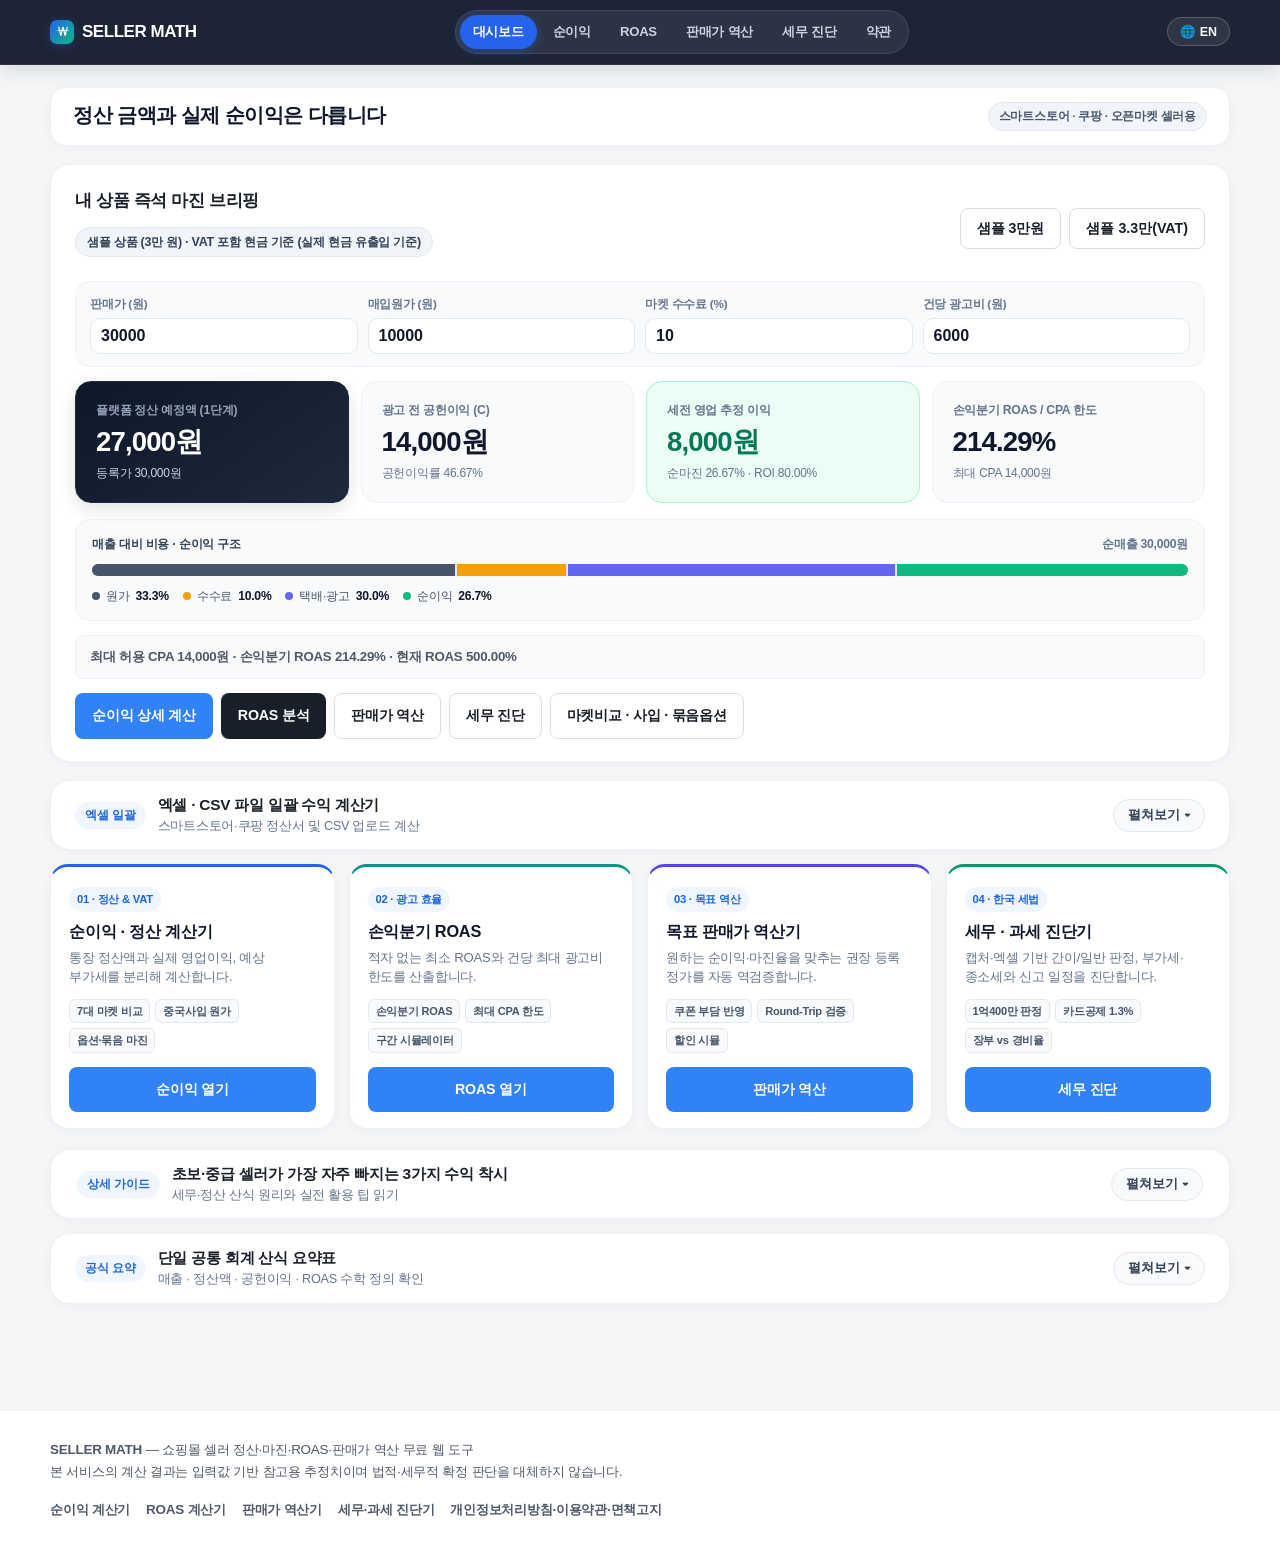
==== commit 005dd3fb: "Redesign to Tactile Fintech Studio, trim copy clutter, and add split bar, bundle margin & marketplac" ====
--- a/index.html
+++ b/index.html
@@ -13,6 +13,9 @@
   <meta property="og:title" content="SELLER MATH | 쇼핑몰 셀러 전용 수익 분석 웹 서비스">
   <meta property="og:description" content="플랫폼 정산 예정액과 실제 영업이익, 부가세 추정치, 손익분기 ROAS, 쿠폰 반영 목표 판매가를 단일 공통 회계 엔진으로 정밀하게 계산합니다.">
   <meta property="og:url" content="https://seller-math.pages.dev/">
+  <link rel="icon" type="image/svg+xml" href="favicon.svg">
+  <link rel="manifest" href="manifest.json">
+  <meta name="theme-color" content="#1d4ed8">
   <link rel="stylesheet" href="style.css">
   <script type="application/ld+json">
   {
@@ -40,12 +43,12 @@
         <span class="brand-sub">쇼핑몰 정산 · 마진 · ROAS 계산기</span>
       </a>
       <nav class="main-nav" aria-label="주 메뉴">
-        <a class="nav-link active" href="index.html">종합 대시보드</a>
-        <a class="nav-link" href="profit-calculator.html">순이익·정산 계산기</a>
-        <a class="nav-link" href="roas-calculator.html">손익분기 ROAS</a>
-        <a class="nav-link" href="selling-price-calculator.html">판매가 역산기</a>
-        <a class="nav-link" href="tax-calculator.html">세무·과세 진단기</a>
-        <a class="nav-link" href="legal.html">약관·개인정보·면책</a>
+        <a class="nav-link active" href="index.html">대시보드</a>
+        <a class="nav-link" href="profit-calculator.html">순이익</a>
+        <a class="nav-link" href="roas-calculator.html">ROAS</a>
+        <a class="nav-link" href="selling-price-calculator.html">판매가 역산</a>
+        <a class="nav-link" href="tax-calculator.html">세무 진단</a>
+        <a class="nav-link" href="legal.html">약관</a>
       </nav>
     </div>
   </header>
@@ -70,24 +73,44 @@
       <section class="card" aria-labelledby="recent-summary-heading">
         <div class="scenario-toolbar">
           <div>
-            <h2 id="recent-summary-heading" class="card-title">현재 작업 중인 상품 수익 요약 브리핑</h2>
-            <p id="dashboard-item-subtitle" class="card-subtitle">브라우저에 저장된 마지막 입력값을 기준으로 계산된 요약입니다.</p>
+            <h2 id="recent-summary-heading" class="card-title">내 상품 즉석 마진 브리핑</h2>
+            <p id="dashboard-item-subtitle" class="card-subtitle">마지막 입력값 기준</p>
           </div>
           <div class="btn-row">
-            <button type="button" class="btn btn-outline" id="btn-load-sample-30k">표준 테스트(30,000원) 적용</button>
-            <button type="button" class="btn btn-outline" id="btn-load-sample-33k">VAT 해부(33,000원) 적용</button>
+            <button type="button" class="btn btn-outline" id="btn-load-sample-30k">샘플 3만원</button>
+            <button type="button" class="btn btn-outline" id="btn-load-sample-33k">샘플 3.3만(VAT)</button>
           </div>
         </div>
 
+        <div class="quick-calc-strip" aria-label="3초 즉석 마진 입력 바">
+          <div class="quick-field">
+            <label for="quick-listPrice">판매가 (원)</label>
+            <input id="quick-listPrice" type="number" min="0" step="100" class="input-control">
+          </div>
+          <div class="quick-field">
+            <label for="quick-cogs">매입원가 (원)</label>
+            <input id="quick-cogs" type="number" min="0" step="100" class="input-control">
+          </div>
+          <div class="quick-field">
+            <label for="quick-feeRate">마켓 수수료 (%)</label>
+            <input id="quick-feeRate" type="number" min="0" max="100" step="0.01" class="input-control">
+          </div>
+          <div class="quick-field">
+            <label for="quick-adSpend">건당 광고비 (원)</label>
+            <input id="quick-adSpend" type="number" min="0" step="100" class="input-control">
+          </div>
+        </div>
+
         <div id="dashboard-kpi-grid" class="kpi-grid"></div>
+        <div id="dashboard-split-bar"></div>
         <div id="dashboard-roas-summary" class="basis-banner"></div>
 
         <div class="btn-row">
-          <a class="btn btn-primary" href="profit-calculator.html">순이익·정산 상세 보기</a>
-          <a class="btn btn-secondary" href="roas-calculator.html">손익분기 ROAS 분석하기</a>
-          <a class="btn btn-outline" href="selling-price-calculator.html">목표 마진 판매가 역산하기</a>
-          <a class="btn btn-outline" href="tax-calculator.html">세무·과세 진단하기</a>
-          <a class="btn btn-outline" href="profit-calculator.html#seller-workbench-container">마켓비교·중국사입·반품·선정산 워크벤치</a>
+          <a class="btn btn-primary" href="profit-calculator.html">순이익 상세 계산</a>
+          <a class="btn btn-secondary" href="roas-calculator.html">ROAS 분석</a>
+          <a class="btn btn-outline" href="selling-price-calculator.html">판매가 역산</a>
+          <a class="btn btn-outline" href="tax-calculator.html">세무 진단</a>
+          <a class="btn btn-outline" href="profit-calculator.html#seller-workbench-container">마켓비교 · 사입 · 묶음옵션</a>
         </div>
       </section>
 
@@ -96,54 +119,70 @@
         <div id="bulk-excel-container"></div>
       </section>
 
-      <!-- 3대 계산기 탐색 허브 -->
+      <!-- 4대 계산기 탐색 허브 -->
       <section class="hub-grid" aria-label="핵심 계산기 바로가기">
         <article class="hub-card">
           <div>
-            <span class="hub-tag">계산기 01 · 정산 &amp; VAT 손익</span>
-            <h2>쇼핑몰 순이익 · 마진율 · 정산액 계산기</h2>
-            <p data-i18n-en="Strictly separates Stage 1 estimated bank payout from Stage 2 operating profit after COGS, courier cost, and ad spend, with VAT reference estimates and a monthly profit simulator.">
-              플랫폼이 입금해 줄 <strong>1단계 정산 예정액</strong>과 원가·택배·광고비를 뺀 <strong>2단계 영업 추정 이익</strong>을 엄격히 분리해 보여줍니다.
-              일반/간이/면세 과세 유형별 예상 부가세 참고 추정과 월간 예상 순이익 시뮬레이터를 제공합니다.
+            <span class="hub-tag">01 · 정산 &amp; VAT</span>
+            <h2>순이익 · 정산 계산기</h2>
+            <p data-i18n-en="Separates marketplace bank payouts from true profit after COGS, courier cost, and ad spend.">
+              통장 정산액과 실제 영업이익, 예상 부가세를 분리해 계산합니다.
             </p>
-          </div>
-          <a class="btn btn-primary" href="profit-calculator.html">순이익·정산 계산기 열기</a>
+            <div class="hub-chips">
+              <span class="hub-chip">7대 마켓 비교</span>
+              <span class="hub-chip">중국사입 원가</span>
+              <span class="hub-chip">옵션·묶음 마진</span>
+            </div>
+          </div>
+          <a class="btn btn-primary" href="profit-calculator.html">순이익 열기</a>
         </article>
 
         <article class="hub-card">
           <div>
-            <span class="hub-tag">계산기 02 · 광고 효율 한도</span>
-            <h2>손익분기 ROAS · 최대 허용 CPA 계산기</h2>
-            <p data-i18n-en="Shares the exact same Contribution Margin (C) engine to calculate your zero-loss minimum ROAS, max allowable CPA per order, and profit across target ROAS tiers.">
-              순이익 계산기와 동일한 공헌이익(C) 엔진을 100% 공유하여 <strong>적자가 나지 않는 최소 광고 ROAS</strong>와 건당 최대 광고비 한도(CPA)를 산출합니다.
-              목표 ROAS 구간별 순이익 비교표까지 한눈에 확인하세요.
+            <span class="hub-tag">02 · 광고 효율</span>
+            <h2>손익분기 ROAS</h2>
+            <p data-i18n-en="Calculates minimum break-even ROAS and maximum allowable CPA per order.">
+              적자 없는 최소 ROAS와 건당 최대 광고비 한도를 산출합니다.
             </p>
-          </div>
-          <a class="btn btn-primary" href="roas-calculator.html">ROAS 계산기 열기</a>
+            <div class="hub-chips">
+              <span class="hub-chip">손익분기 ROAS</span>
+              <span class="hub-chip">최대 CPA 한도</span>
+              <span class="hub-chip">구간 시뮬레이터</span>
+            </div>
+          </div>
+          <a class="btn btn-primary" href="roas-calculator.html">ROAS 열기</a>
         </article>
 
         <article class="hub-card">
           <div>
-            <span class="hub-tag">계산기 03 · 동적 역산 &amp; 역검증</span>
-            <h2>쿠폰·수수료 반영 목표 판매가 역산기</h2>
-            <p data-i18n-en="Solves for the exact list price needed to hit your target profit or margin across 4 fee bases and seller vs. platform coupons, verified via automatic Round-Trip checks.">
-              목표 순이익(원) 또는 목표 마진율(%)을 달성하기 위한 등록 정가를 역산합니다.
-              판매자 할인과 플랫폼 보전 쿠폰, 수수료 기준 4종을 반영하고 <strong>Round-Trip 자동 역검증</strong>으로 오차 없는 판매가를 검증합니다.
+            <span class="hub-tag">03 · 목표 역산</span>
+            <h2>목표 판매가 역산기</h2>
+            <p data-i18n-en="Solves the exact list price needed for your target profit or net margin.">
+              원하는 순이익·마진율을 맞추는 권장 등록 정가를 자동 역검증합니다.
             </p>
-          </div>
-          <a class="btn btn-primary" href="selling-price-calculator.html">판매가 역산기 열기</a>
+            <div class="hub-chips">
+              <span class="hub-chip">쿠폰 부담 반영</span>
+              <span class="hub-chip">Round-Trip 검증</span>
+              <span class="hub-chip">할인 시뮬</span>
+            </div>
+          </div>
+          <a class="btn btn-primary" href="selling-price-calculator.html">판매가 역산</a>
         </article>
 
         <article class="hub-card">
           <div>
-            <span class="hub-tag">계산기 04 · 대한민국 세법 적용</span>
-            <h2>세무·과세유형·신고 통합 진단기</h2>
-            <p data-i18n-en="Upload a settlement screenshot or Excel file to determine Simplified (<104M KRW) vs. General VAT, VAT-exempt status, 8-bracket Income Tax, bookkeeping vs. expense-rate savings, and exact HomeTax filing schedules.">
-              정산 캡처 사진이나 매출 엑셀만 넣으면 <strong>간이(1억 400만 원 미만)·일반·면세 과세 판정</strong>, 부가세·종합소득세 8단계 세율,
-              장부 vs 경비율 절세 비교 및 홈택스 신고 일정까지 세무사 수준으로 바로 진단합니다.
+            <span class="hub-tag">04 · 한국 세법</span>
+            <h2>세무 · 과세 진단기</h2>
+            <p data-i18n-en="Upload a capture or Excel sheet for Korean VAT, income tax brackets, and filing schedules.">
+              캡처·엑셀 기반 간이/일반 판정, 부가세·종소세와 신고 일정을 진단합니다.
             </p>
-          </div>
-          <a class="btn btn-primary" href="tax-calculator.html">세무·과세 진단기 열기</a>
+            <div class="hub-chips">
+              <span class="hub-chip">1억400만 판정</span>
+              <span class="hub-chip">카드공제 1.3%</span>
+              <span class="hub-chip">장부 vs 경비율</span>
+            </div>
+          </div>
+          <a class="btn btn-primary" href="tax-calculator.html">세무 진단</a>
         </article>
       </section>
 
@@ -172,7 +211,7 @@
       </article>
 
       <!-- 공통 회계 엔진 요약 표 -->
-      <section class="card">
+      <section class="card" id="formula-summary-card">
         <h2 class="card-title">SELLER MATH 단일 공통 회계 공식 요약</h2>
         <p class="card-subtitle">세 계산기 모두 아래의 동일한 수학적 정의를 공유하므로 어떤 페이지에서 계산해도 공헌이익과 순이익이 100% 일치합니다.</p>
         <div class="table-responsive">
@@ -244,31 +283,42 @@
       'use strict';
       var SM = window.SellerMath;
       var kpiGrid = document.getElementById('dashboard-kpi-grid');
+      var splitBarEl = document.getElementById('dashboard-split-bar');
       var roasBanner = document.getElementById('dashboard-roas-summary');
       var itemSubtitle = document.getElementById('dashboard-item-subtitle');
+      var qListEl = document.getElementById('quick-listPrice');
+      var qCogsEl = document.getElementById('quick-cogs');
+      var qFeeEl = document.getElementById('quick-feeRate');
+      var qAdEl = document.getElementById('quick-adSpend');
 
       var PAGE_DICT = {
-        '100% 브라우저 로컬 연산 · 단일 공통 회계 엔진': '100% Client-Side Computation · Unified Accounting Engine',
-        '현재 작업 중인 상품 수익 요약 브리핑': 'Active Product Profit Briefing',
-        '표준 테스트(30,000원) 적용': 'Load Standard Test (30,000 KRW)',
-        'VAT 해부(33,000원) 적용': 'Load VAT Case (33,000 KRW)',
-        '순이익·정산 상세 보기': 'Open Profit Breakdown',
-        '손익분기 ROAS 분석하기': 'Analyze Break-Even ROAS',
-        '목표 마진 판매가 역산하기': 'Reverse-Calculate Price',
-        '계산기 01 · 정산 & VAT 손익': 'Calculator 01 · Payout & VAT P&L',
-        '쇼핑몰 순이익 · 마진율 · 정산액 계산기': 'Profit, Margin & Settlement Calculator',
-        '순이익·정산 계산기 열기': 'Open Profit Calculator',
-        '계산기 02 · 광고 효율 한도': 'Calculator 02 · Ad Efficiency Limit',
-        '손익분기 ROAS · 최대 허용 CPA 계산기': 'Break-Even ROAS & Max CPA Calculator',
-        'ROAS 계산기 열기': 'Open ROAS Calculator',
-        '계산기 03 · 동적 역산 & 역검증': 'Calculator 03 · Dynamic Reverse Pricing',
-        '쿠폰·수수료 반영 목표 판매가 역산기': 'Target Margin Price Calculator',
-        '판매가 역산기 열기': 'Open Price Calculator',
-        '세무·과세 진단하기': 'Check Korean Tax & Filing',
-        '마켓비교·중국사입·반품·선정산 워크벤치': '7-Market, 1688 COGS & Return Workbench',
-        '계산기 04 · 대한민국 세법 적용': 'Calculator 04 · Korean Tax Law Engine',
-        '세무·과세유형·신고 통합 진단기': 'Korean Seller Tax & Filing Guide',
-        '세무·과세 진단기 열기': 'Open Tax & Filing Guide',
+        '내 상품 즉석 마진 브리핑': 'Instant Product Margin Briefing',
+        '샘플 3만원': '30K Sample',
+        '샘플 3.3만(VAT)': '33K VAT Sample',
+        '순이익 상세 계산': 'Profit Breakdown',
+        'ROAS 분석': 'ROAS Analysis',
+        '목표 판매가 역산': 'Price Calc',
+        '마켓비교 · 사입 · 묶음옵션': 'Markets · Import · Bundle',
+        '01 · 정산 & VAT': '01 · Payout & VAT',
+        '순이익 · 정산 계산기': 'Profit & Payout',
+        '순이익 열기': 'Open Profit',
+        '02 · 광고 효율': '02 · Ad Limit',
+        'ROAS 열기': 'Open ROAS',
+        '03 · 목표 역산': '03 · Pricing',
+        '판매가 역산': 'Price Calc',
+        '04 · 한국 세법': '04 · Korean Tax',
+        '세무 · 과세 진단기': 'Tax & Filing',
+        '7대 마켓 비교': '7 Markets',
+        '중국사입 원가': 'Import COGS',
+        '옵션·묶음 마진': 'Bundle Margin',
+        '최대 CPA 한도': 'Max CPA',
+        '구간 시뮬레이터': 'Tier Sim',
+        '쿠폰 부담 반영': 'Coupon Math',
+        'Round-Trip 검증': 'Round-Trip',
+        '할인 시뮬': 'Discount Sim',
+        '1억400만 판정': '104M Rule',
+        '카드공제 1.3%': '1.3% Credit',
+        '장부 vs 경비율': 'Book vs Rate',
         '초보·중급 셀러가 가장 자주 빠지는 3가지 수익 착시': '3 Profit Illusions Every E-Commerce Seller Must Avoid',
         '1. 플랫폼 정산 예정액을 내 순이익으로 착각하는 실수': '1. Confusing Marketplace Payout with Net Profit',
         '2. 플랫폼 쿠폰과 판매자 부담 할인을 구분하지 않는 실수': '2. Ignoring Coupon Funding & Fee Calculation Bases',
@@ -301,15 +351,22 @@
         '본 서비스의 계산 결과는 입력값 기반 참고용 추정치이며 법적·세무적 확정 판단을 대체하지 않습니다.': 'All calculations are estimates for reference only and do not replace official tax or legal advice.'
       };
 
+      function syncQuickInputs(inputs) {
+        if (document.activeElement !== qListEl) qListEl.value = inputs.listPrice;
+        if (document.activeElement !== qCogsEl) qCogsEl.value = inputs.cogs;
+        if (document.activeElement !== qFeeEl) qFeeEl.value = inputs.feeRate;
+        if (document.activeElement !== qAdEl) qAdEl.value = inputs.adSpend;
+      }
+
       function renderDashboard() {
         var inputs = SM.loadSharedInputs();
+        syncQuickInputs(inputs);
         var profit = SM.calculateProfit(inputs);
         var roas = SM.calculateRoas(inputs);
 
         itemSubtitle.textContent =
-          SM.t('현재 불러온 시나리오: [', 'Active Scenario: [') +
           (inputs.itemName || SM.t('기본 상품', 'Default Item')) +
-          SM.t('] · 회계 기준: ', '] · Basis: ') +
+          ' · ' +
           profit.accountingBasisLabel;
 
         SM.clearEl(kpiGrid);
@@ -317,25 +374,25 @@
           {
             label: SM.t('플랫폼 정산 예정액 (1단계)', 'Est. Platform Payout (Stage 1)'),
             value: SM.formatCurrency(profit.platformSettlement),
-            sub: SM.t('등록가 ', 'List ') + SM.formatCurrency(profit.listPrice) + SM.t(' 기준', ' basis'),
+            sub: SM.t('등록가 ', 'List ') + SM.formatCurrency(profit.listPrice),
             cls: 'kpi-highlight'
           },
           {
             label: SM.t('광고 전 공헌이익 (C)', 'Pre-Ad Contribution Margin (C)'),
             value: SM.formatCurrency(profit.contributionMargin),
-            sub: SM.t('공헌이익률 ', 'Contrib. Margin ') + profit.contributionMarginLabel,
+            sub: SM.t('공헌이익률 ', 'Margin ') + profit.contributionMarginLabel,
             cls: profit.contributionMargin > 0 ? '' : 'kpi-negative'
           },
           {
-            label: SM.t('세금 미반영 영업 추정 이익', 'Pre-Tax Est. Operating Profit'),
+            label: SM.t('세전 영업 추정 이익', 'Pre-Tax Est. Profit'),
             value: SM.formatCurrency(profit.operatingProfit),
-            sub: SM.t('순마진율 ', 'Net Margin ') + profit.netMarginLabel + ' · ROI ' + profit.roiLabel,
+            sub: SM.t('순마진 ', 'Net ') + profit.netMarginLabel + ' · ROI ' + profit.roiLabel,
             cls: profit.operatingProfit >= 0 ? 'kpi-positive' : 'kpi-negative'
           },
           {
-            label: SM.t('손익분기 ROAS / 최대 CPA', 'Break-Even ROAS / Max CPA'),
-            value: roas.isAchievable ? roas.breakEvenRoasLabel : SM.t('달성 불가', 'Unachievable'),
-            sub: roas.isAchievable ? SM.t('최대 허용 CPA ', 'Max CPA ') + roas.maxCpaLabel : SM.t('공헌이익 0원 이하 적자', 'Contribution <= 0'),
+            label: SM.t('손익분기 ROAS / CPA 한도', 'Break-Even ROAS / Max CPA'),
+            value: roas.isAchievable ? roas.breakEvenRoasLabel : SM.t('달성 불가', 'N/A'),
+            sub: roas.isAchievable ? SM.t('최대 CPA ', 'Max CPA ') + roas.maxCpaLabel : SM.t('공헌이익 적자', 'Contribution <= 0'),
             cls: roas.isAchievable ? '' : 'kpi-negative'
           }
         ];
@@ -348,31 +405,40 @@
           kpiGrid.appendChild(card);
         });
 
+        SM.renderRevenueSplitBar(splitBarEl, profit);
+
         if (roas.isAchievable) {
           roasBanner.textContent = SM.t(
-            '현재 설정 기준 최대 허용 광고비(CPA 한도)는 ' +
+            '최대 허용 CPA ' +
               roas.maxCpaLabel +
-              '이며, 손익분기 ROAS는 ' +
+              ' · 손익분기 ROAS ' +
               roas.breakEvenRoasLabel +
-              '입니다. (현재 입력 건당 광고비 ' +
-              SM.formatCurrency(profit.recognizedAdSpend) +
-              ' 기준 ROAS: ' +
-              roas.currentRoasLabel +
-              ')',
-            'Max Allowable CPA is ' +
+              ' · 현재 ROAS ' +
+              roas.currentRoasLabel,
+            'Max CPA ' +
               roas.maxCpaLabel +
-              ' and Break-Even ROAS is ' +
+              ' · BE ROAS ' +
               roas.breakEvenRoasLabel +
-              '. (Current ROAS at ' +
-              SM.formatCurrency(profit.recognizedAdSpend) +
-              ' ad spend: ' +
-              roas.currentRoasLabel +
-              ')'
+              ' · Current ROAS ' +
+              roas.currentRoasLabel
           );
         } else {
           roasBanner.textContent = roas.errorMessage;
         }
       }
+
+      [qListEl, qCogsEl, qFeeEl, qAdEl].forEach(function (el) {
+        el.addEventListener('input', function () {
+          var current = SM.loadSharedInputs();
+          current.listPrice = qListEl.value;
+          current.cogs = qCogsEl.value;
+          current.feeRate = qFeeEl.value;
+          current.adSpend = qAdEl.value;
+          SM.saveSharedInputs(SM.normalizeInputs(current));
+          renderDashboard();
+          if (bulkExcelWidget && bulkExcelWidget.getState().dataRows.length > 0) bulkExcelWidget.recalculate();
+        });
+      });
 
       document.getElementById('btn-load-sample-30k').addEventListener('click', function () {
         var sample = SM.cloneDefaults();
--- a/style.css
+++ b/style.css
@@ -3,7 +3,7 @@
    ========================================================================== */
 
 :root {
-  --bg-page: #f2f4f6;
+  --bg-page: #f4f6f8;
   --bg-surface: #ffffff;
   --bg-subtle: #f9fafb;
   --bg-navy: #191f28;
@@ -14,8 +14,8 @@
   --text-muted: #6b7684;
   --text-inverse: #ffffff;
 
-  --border-color: #e5e8eb;
-  --border-strong: #d1d6db;
+  --border-color: #eef1f5;
+  --border-strong: #d8dee6;
 
   --accent-primary: #3182f6;
   --accent-primary-hover: #1b64da;
@@ -34,8 +34,8 @@
 
   --radius-sm: 8px;
   --radius-md: 12px;
-  --radius-lg: 16px;
-  --shadow-sm: 0 1px 2px rgba(0, 0, 0, 0.04);
+  --radius-lg: 20px;
+  --shadow-sm: 0 2px 12px rgba(15, 23, 42, 0.04);
   --shadow-md: 0 4px 16px rgba(15, 23, 42, 0.06);
 
   --font-sans: "Pretendard Variable", "Pretendard", -apple-system, BlinkMacSystemFont, "Apple SD Gothic Neo", "Noto Sans KR", "Malgun Gothic", sans-serif;
@@ -89,14 +89,14 @@
   padding: 0 20px;
 }
 
-/* Header & Navigation (Editorial Segmented Capsule Dock) */
+/* Header & Navigation (Obsidian Floating Command Header) */
 .site-header {
-  background-color: rgba(255, 255, 255, 0.96);
-  -webkit-backdrop-filter: blur(12px);
-  backdrop-filter: blur(12px);
-  border-top: 3px solid #1d4ed8;
-  border-bottom: 1px solid var(--border-color);
-  box-shadow: 0 1px 4px rgba(15, 23, 42, 0.04);
+  background-color: rgba(15, 23, 42, 0.94);
+  -webkit-backdrop-filter: blur(16px);
+  backdrop-filter: blur(16px);
+  border-top: none;
+  border-bottom: 1px solid rgba(255, 255, 255, 0.08);
+  box-shadow: 0 4px 20px rgba(15, 23, 42, 0.14);
   position: sticky;
   top: 0;
   z-index: 100;
@@ -108,7 +108,7 @@
   align-items: center;
   justify-content: space-between;
   gap: 12px;
-  padding: 11px 20px;
+  padding: 10px 20px;
   max-width: 1220px;
   margin: 0 auto;
 }
@@ -116,7 +116,7 @@
 .brand {
   display: flex;
   flex-direction: column;
-  color: var(--text-primary);
+  color: #ffffff;
   text-decoration: none;
 }
 
@@ -127,12 +127,12 @@
 .brand-title {
   display: inline-flex;
   align-items: center;
-  gap: 7px;
-  font-size: 1.12rem;
+  gap: 8px;
+  font-size: 1.06rem;
   font-weight: 800;
   letter-spacing: -0.025em;
   line-height: 1.2;
-  color: #0f172a;
+  color: #ffffff;
 }
 
 .brand-title::before {
@@ -140,76 +140,74 @@
   display: inline-flex;
   align-items: center;
   justify-content: center;
-  width: 23px;
-  height: 23px;
+  width: 24px;
+  height: 24px;
   border-radius: 7px;
-  background: linear-gradient(135deg, #1d4ed8, #2563eb);
+  background: linear-gradient(135deg, #2563eb, #10b981);
   color: #ffffff;
   font-size: 0.78rem;
   font-weight: 800;
-  box-shadow: 0 1px 3px rgba(29, 78, 216, 0.25);
+  box-shadow: 0 2px 8px rgba(37, 99, 235, 0.35);
 }
 
 .brand-sub {
-  font-size: 0.73rem;
-  color: var(--text-muted);
-  font-weight: 500;
+  display: none;
 }
 
 .main-nav {
   display: flex;
   flex-wrap: wrap;
   align-items: center;
-  gap: 2px;
-  background-color: #f1f5f9;
+  gap: 3px;
+  background-color: rgba(255, 255, 255, 0.07);
   padding: 4px;
-  border-radius: 12px;
-  border: 1px solid #e2e8f0;
+  border-radius: 999px;
+  border: 1px solid rgba(255, 255, 255, 0.1);
 }
 
 .nav-link {
   display: inline-flex;
   align-items: center;
   gap: 5px;
-  color: var(--text-secondary);
-  font-size: 0.83rem;
+  color: #cbd5e1;
+  font-size: 0.82rem;
   font-weight: 600;
-  padding: 6px 11px;
-  border-radius: 8px;
+  padding: 6px 13px;
+  border-radius: 999px;
   transition: background-color 0.15s ease, color 0.15s ease, box-shadow 0.15s ease;
   white-space: nowrap;
 }
 
 .nav-badge {
-  font-size: 0.66rem;
+  font-size: 0.65rem;
   font-weight: 800;
-  padding: 2px 5px;
+  padding: 2px 6px;
   border-radius: 5px;
-  background-color: #ecfdf5;
-  color: #059669;
-  border: 1px solid #a7f3d0;
+  background-color: rgba(16, 185, 129, 0.18);
+  color: #6ee7b7;
+  border: 1px solid rgba(110, 231, 183, 0.35);
   line-height: 1.1;
 }
 
 .nav-link:hover {
-  background-color: rgba(255, 255, 255, 0.7);
-  color: #0f172a;
+  background-color: rgba(255, 255, 255, 0.12);
+  color: #ffffff;
   text-decoration: none;
 }
 
 .nav-link.active {
-  background-color: #ffffff;
-  color: #1d4ed8;
-  font-weight: 700;
-  box-shadow: 0 1px 3px rgba(15, 23, 42, 0.12);
+  background-color: #2563eb;
+  color: #ffffff;
+  font-weight: 700;
+  box-shadow: 0 2px 10px rgba(37, 99, 235, 0.45);
 }
 
 .lang-switch-btn {
-  border: 1px solid var(--border-strong);
-  background-color: var(--bg-surface);
-  color: var(--text-primary);
+  border: 1px solid rgba(255, 255, 255, 0.18);
+  background-color: rgba(255, 255, 255, 0.08);
+  color: #f8fafc;
   font-family: inherit;
-  font-size: 0.8rem;
+  font-size: 0.78rem;
   font-weight: 700;
   padding: 6px 12px;
   border-radius: 999px;
@@ -219,8 +217,8 @@
 }
 
 .lang-switch-btn:hover {
-  background-color: var(--bg-page);
-  border-color: var(--accent-primary);
+  background-color: rgba(255, 255, 255, 0.16);
+  border-color: rgba(255, 255, 255, 0.35);
 }
 
 /* Ad Slots: Hidden cleanly until real ad tags (<ins> / <iframe>) are added */
@@ -259,46 +257,45 @@
 }
 
 .hero-card {
+  display: flex;
+  flex-wrap: wrap;
+  align-items: center;
+  justify-content: space-between;
+  gap: 10px;
   background-color: var(--bg-surface);
-  background-image:
-    linear-gradient(120deg, #ffffff 42%, rgba(255, 255, 255, 0.72) 100%),
-    radial-gradient(#cbd5e1 1px, transparent 1px);
-  background-size: 100% 100%, 18px 18px;
   color: var(--text-primary);
   border: 1px solid var(--border-color);
-  border-left: 5px solid #1d4ed8;
-  border-radius: var(--radius-lg);
-  padding: 22px 26px;
-  margin-bottom: 22px;
+  border-radius: 16px;
+  padding: 14px 22px;
+  margin-bottom: 18px;
   box-shadow: var(--shadow-sm);
 }
 
 .hero-eyebrow {
+  order: 2;
   display: inline-block;
-  font-size: 0.76rem;
-  font-weight: 700;
-  background-color: var(--accent-soft);
-  color: var(--accent-primary-hover);
-  padding: 3px 10px;
+  font-size: 0.72rem;
+  font-weight: 700;
+  background-color: #f1f5f9;
+  color: #475569;
+  padding: 4px 10px;
   border-radius: 999px;
-  margin-bottom: 8px;
+  margin-bottom: 0;
+  border: 1px solid #e2e8f0;
 }
 
 .hero-card h1 {
-  margin: 0 0 6px;
-  font-size: 1.56rem;
+  order: 1;
+  margin: 0;
+  font-size: 1.24rem;
   font-weight: 800;
-  line-height: 1.32;
-  letter-spacing: -0.03em;
+  line-height: 1.3;
+  letter-spacing: -0.025em;
   color: #0f172a;
 }
 
 .hero-desc {
-  margin: 0;
-  color: #334155;
-  font-size: 0.95rem;
-  max-width: 780px;
-  line-height: 1.62;
+  display: none;
 }
 
 .card {
@@ -307,21 +304,42 @@
   border-radius: var(--radius-lg);
   padding: 22px 24px;
   box-shadow: var(--shadow-sm);
-  margin-bottom: 20px;
+  margin-bottom: 18px;
 }
 
 .card-title {
-  margin: 0 0 4px;
-  font-size: 1.12rem;
+  margin: 0 0 8px;
+  font-size: 1.06rem;
   font-weight: 800;
   letter-spacing: -0.02em;
   color: var(--text-primary);
 }
 
 .card-subtitle {
-  margin: 0 0 18px;
-  font-size: 0.875rem;
-  color: var(--text-muted);
+  margin: 0 0 14px;
+  font-size: 0.82rem;
+  color: #64748b;
+}
+
+.card-subtitle:not(#dashboard-item-subtitle):not(#roas-basis-desc),
+.tax-intake-desc,
+.bulk-excel-sub,
+.workbench-desc {
+  display: none;
+}
+
+#dashboard-item-subtitle,
+#roas-basis-desc {
+  display: inline-flex;
+  align-items: center;
+  padding: 4px 11px;
+  border-radius: 999px;
+  background-color: #f1f5f9;
+  border: 1px solid #e2e8f0;
+  color: #334155;
+  font-size: 0.78rem;
+  font-weight: 600;
+  margin: 4px 0 14px;
 }
 
 /* Grid Layouts */
@@ -339,20 +357,26 @@
 }
 
 .workspace-grid > .card:first-child {
-  border-top: 4px solid #0f172a;
-  box-shadow: 0 6px 20px rgba(15, 23, 42, 0.05);
+  border-top: 1px solid var(--border-color);
+  box-shadow: var(--shadow-sm);
 }
 
 .hub-grid {
   display: grid;
   grid-template-columns: 1fr;
-  gap: 16px;
-  margin-bottom: 22px;
-}
-
-@media (min-width: 768px) {
+  gap: 14px;
+  margin-bottom: 20px;
+}
+
+@media (min-width: 720px) {
   .hub-grid {
     grid-template-columns: repeat(2, 1fr);
+  }
+}
+
+@media (min-width: 1040px) {
+  .hub-grid {
+    grid-template-columns: repeat(4, 1fr);
   }
 }
 
@@ -360,8 +384,8 @@
   background-color: var(--bg-surface);
   border: 1px solid var(--border-color);
   border-top: 3px solid #2563eb;
-  border-radius: var(--radius-lg);
-  padding: 22px;
+  border-radius: 18px;
+  padding: 18px 18px 16px;
   box-shadow: var(--shadow-sm);
   display: flex;
   flex-direction: column;
@@ -389,39 +413,91 @@
 
 .hub-tag {
   display: inline-block;
-  font-size: 0.74rem;
+  font-size: 0.7rem;
   font-weight: 700;
   color: var(--accent-primary-hover);
   background-color: var(--accent-soft);
-  padding: 3px 9px;
+  padding: 3px 8px;
   border-radius: 999px;
-  margin-bottom: 10px;
+  margin-bottom: 8px;
 }
 
 .hub-card h2 {
-  margin: 0 0 8px;
-  font-size: 1.1rem;
+  margin: 0 0 6px;
+  font-size: 1.02rem;
   font-weight: 800;
   line-height: 1.35;
+  color: #0f172a;
 }
 
 .hub-card p {
-  margin: 0 0 18px;
-  font-size: 0.9rem;
-  color: var(--text-secondary);
-  line-height: 1.6;
+  margin: 0 0 12px;
+  font-size: 0.82rem;
+  color: #64748b;
+  line-height: 1.5;
+}
+
+.hub-chips {
+  display: flex;
+  flex-wrap: wrap;
+  gap: 5px;
+  margin-bottom: 14px;
+}
+
+.hub-chip {
+  font-size: 0.69rem;
+  font-weight: 600;
+  color: #475569;
+  background-color: #f8fafc;
+  border: 1px solid #e2e8f0;
+  border-radius: 6px;
+  padding: 2px 7px;
+  white-space: nowrap;
+}
+
+.quick-calc-strip {
+  display: grid;
+  grid-template-columns: repeat(2, 1fr);
+  gap: 10px;
+  padding: 12px 14px;
+  margin: 8px 0 14px;
+  background-color: #f8fafc;
+  border: 1px solid #eef1f5;
+  border-radius: 14px;
+}
+
+@media (min-width: 720px) {
+  .quick-calc-strip {
+    grid-template-columns: repeat(4, 1fr);
+  }
+}
+
+.quick-field label {
+  display: block;
+  font-size: 0.73rem;
+  font-weight: 700;
+  color: #64748b;
+  margin-bottom: 4px;
+}
+
+.quick-field .input-control {
+  padding: 8px 10px;
+  background-color: #ffffff;
+  font-size: 16px;
 }
 
 /* Forms & Inputs (Prevent iOS Safari auto-zoom: font-size >= 16px) */
 .form-section-label {
-  font-size: 0.83rem;
-  font-weight: 800;
-  color: #0f172a;
+  font-size: 0.76rem;
+  font-weight: 700;
+  color: #64748b;
+  letter-spacing: 0.01em;
   margin: 18px 0 12px;
-  padding: 8px 12px;
-  background-color: #f1f5f9;
-  border-radius: 8px;
-  border-left: 3px solid #2563eb;
+  padding: 0 0 6px;
+  background-color: transparent;
+  border-radius: 0;
+  border-left: none;
+  border-bottom: 1px solid #eef1f5;
 }
 
 .form-section-label:first-child {
@@ -468,13 +544,13 @@
   width: 100%;
   padding: 10px 12px;
   font-size: 16px;
-  font-weight: 700;
+  font-weight: 600;
   font-variant-numeric: tabular-nums;
   font-family: inherit;
-  border: 1px solid var(--border-strong);
-  border-radius: var(--radius-sm);
+  border: 1px solid #e2e8f0;
+  border-radius: 10px;
   background-color: #f8fafc;
-  color: #0f172a;
+  color: #111827;
   transition: background-color 0.15s ease, border-color 0.15s ease, box-shadow 0.15s ease;
 }
 
@@ -699,51 +775,57 @@
 }
 
 .kpi-card {
-  background-color: #ffffff;
-  border: 1px solid #e2e8f0;
-  border-left: 4px solid #94a3b8;
-  border-radius: var(--radius-md);
-  padding: 16px 18px;
-  box-shadow: 0 2px 6px rgba(15, 23, 42, 0.04);
+  border: 1px solid #eef1f5;
+  border-radius: 16px;
+  padding: 18px 20px;
+  background-color: #f8fafc;
+  box-shadow: none;
 }
 
 .kpi-card.kpi-highlight {
-  background-color: #f8fbff;
-  border-color: #bfdbfe;
-  border-left-color: #2563eb;
+  background: linear-gradient(145deg, #0f172a, #1e293b);
+  border-color: #1e293b;
+  color: #ffffff;
+  box-shadow: 0 6px 18px rgba(15, 23, 42, 0.12);
 }
 
 .kpi-card.kpi-positive {
-  background-color: #f0fdf4;
-  border-color: #bbf7d0;
-  border-left-color: #059669;
+  background-color: #ecfdf5;
+  border-color: #a7f3d0;
 }
 
 .kpi-card.kpi-negative {
   background-color: #fff1f2;
   border-color: #fecdd3;
-  border-left-color: #e11d48;
 }
 
 .kpi-label {
   display: block;
-  font-size: 0.79rem;
-  font-weight: 700;
-  color: #475569;
+  font-size: 0.76rem;
+  font-weight: 700;
+  color: #64748b;
   margin-bottom: 6px;
+}
+
+.kpi-card.kpi-highlight .kpi-label {
+  color: #94a3b8;
 }
 
 .kpi-value {
   display: block;
-  font-size: 1.55rem;
+  font-size: 1.72rem;
   font-weight: 800;
   letter-spacing: -0.03em;
-  line-height: 1.2;
+  line-height: 1.18;
   color: #0f172a;
   font-variant-numeric: tabular-nums;
   word-break: break-word;
 }
 
+.kpi-card.kpi-highlight .kpi-value {
+  color: #ffffff;
+}
+
 .kpi-card.kpi-positive .kpi-value {
   color: #047857;
 }
@@ -754,24 +836,108 @@
 
 .kpi-sub {
   display: block;
-  font-size: 0.77rem;
+  font-size: 0.75rem;
   font-weight: 500;
+  color: #64748b;
+  margin-top: 6px;
+  padding-top: 0;
+  border-top: none;
+}
+
+.kpi-card.kpi-highlight .kpi-sub {
+  color: #cbd5e1;
+}
+
+/* Revenue Structure Color Split Bar */
+.split-bar-wrap {
+  margin-top: 14px;
+  margin-bottom: 14px;
+  padding: 14px 16px;
+  background-color: #f8fafc;
+  border: 1px solid #eef1f5;
+  border-radius: 14px;
+}
+
+.split-bar-header {
+  display: flex;
+  justify-content: space-between;
+  align-items: center;
+  gap: 8px;
+}
+
+.split-bar-title {
+  font-size: 0.78rem;
+  font-weight: 700;
+  color: #334155;
+}
+
+.split-bar-total {
+  font-size: 0.76rem;
+  font-weight: 700;
+  color: #64748b;
+  font-variant-numeric: tabular-nums;
+}
+
+.split-bar-track {
+  display: flex;
+  gap: 2px;
+  height: 12px;
+  border-radius: 999px;
+  background-color: #e2e8f0;
+  overflow: hidden;
+  margin: 10px 0;
+}
+
+.split-bar-seg {
+  height: 100%;
+  transition: width 0.25s ease;
+}
+
+.seg-cogs { background-color: #475569; }
+.seg-fee { background-color: #f59e0b; }
+.seg-ad { background-color: #6366f1; }
+.seg-profit { background-color: #10b981; }
+.seg-loss { background-color: #e11d48; }
+
+.split-bar-legend {
+  display: flex;
+  flex-wrap: wrap;
+  gap: 8px 14px;
+}
+
+.split-legend-item {
+  display: inline-flex;
+  align-items: center;
+  gap: 6px;
+  font-size: 0.76rem;
   color: #475569;
-  margin-top: 8px;
-  padding-top: 7px;
-  border-top: 1px dashed #e2e8f0;
-}
-
-.kpi-card.kpi-positive .kpi-sub {
-  border-top-color: #bbf7d0;
-}
-
-.kpi-card.kpi-negative .kpi-sub {
-  border-top-color: #fecdd3;
-}
-
-.kpi-card.kpi-highlight .kpi-sub {
-  border-top-color: #dbeafe;
+}
+
+.split-dot {
+  width: 8px;
+  height: 8px;
+  border-radius: 999px;
+  display: inline-block;
+}
+
+.split-legend-pct {
+  font-weight: 800;
+  color: #0f172a;
+  font-variant-numeric: tabular-nums;
+}
+
+.split-legend-pct.is-loss {
+  color: #be123c;
+}
+
+.split-bar-empty {
+  margin-top: 12px;
+  padding: 10px 14px;
+  border-radius: 12px;
+  background-color: #f8fafc;
+  border: 1px dashed #cbd5e1;
+  font-size: 0.78rem;
+  color: #64748b;
 }
 
 /* Verification & Alert Boxes */
@@ -2068,6 +2234,125 @@
 
 .inventory-gauge-fill.is-danger {
   background-color: #e11d48;
+}
+
+.krw-unit-hint {
+  font-size: 0.73rem;
+  font-weight: 600;
+  color: #64748b;
+  font-variant-numeric: tabular-nums;
+  margin-top: 3px;
+  min-height: 0;
+}
+
+.krw-unit-hint[hidden] {
+  display: none;
+}
+
+/* Progressive Disclosure Drawers */
+.collapsible-card {
+  transition: padding 0.18s ease, box-shadow 0.18s ease, border-color 0.18s ease;
+}
+
+.collapsible-card.is-collapsed {
+  padding-top: 14px;
+  padding-bottom: 14px;
+  margin-bottom: 14px;
+}
+
+.collapsible-card.is-collapsed > *:not(.drawer-toggle-bar) {
+  display: none !important;
+}
+
+.drawer-toggle-bar {
+  display: flex;
+  align-items: center;
+  justify-content: space-between;
+  gap: 14px;
+  cursor: pointer;
+  user-select: none;
+}
+
+.collapsible-card:not(.is-collapsed) .drawer-toggle-bar {
+  padding-bottom: 14px;
+  margin-bottom: 18px;
+  border-bottom: 1px solid #eef1f5;
+}
+
+.drawer-title-group {
+  display: flex;
+  align-items: center;
+  gap: 12px;
+  min-width: 0;
+  flex: 1;
+}
+
+.drawer-badge {
+  flex-shrink: 0;
+  font-size: 0.72rem;
+  font-weight: 700;
+  color: var(--accent-primary-hover);
+  background-color: var(--accent-soft);
+  padding: 4px 10px;
+  border-radius: 999px;
+  letter-spacing: -0.01em;
+}
+
+.drawer-headings {
+  display: flex;
+  flex-direction: column;
+  gap: 2px;
+  min-width: 0;
+}
+
+.drawer-title {
+  font-size: 0.96rem;
+  font-weight: 700;
+  color: var(--text-primary);
+  letter-spacing: -0.015em;
+  line-height: 1.35;
+}
+
+.drawer-subtitle {
+  font-size: 0.79rem;
+  color: #64748b;
+  line-height: 1.4;
+}
+
+.drawer-toggle-btn {
+  flex-shrink: 0;
+  padding: 7px 14px;
+  border-radius: 999px;
+  border: 1px solid #e2e8f0;
+  background-color: #f8fafc;
+  color: #334155;
+  font-size: 0.8rem;
+  font-weight: 700;
+  font-family: inherit;
+  cursor: pointer;
+  transition: background-color 0.15s ease, border-color 0.15s ease, color 0.15s ease;
+}
+
+.drawer-toggle-btn:hover {
+  background-color: #eff6ff;
+  border-color: #bfdbfe;
+  color: #1d4ed8;
+}
+
+@media (max-width: 640px) {
+  .drawer-subtitle {
+    display: none;
+  }
+  .drawer-toggle-bar {
+    gap: 10px;
+  }
+  .drawer-title {
+    font-size: 0.9rem;
+  }
+  .drawer-toggle-btn {
+    padding: 6px 11px;
+    font-size: 0.76rem;
+  }
 }
 
 /* Print-Friendly Styles */
@@ -2088,6 +2373,7 @@
   .preset-pill-row,
   .market-preset-bar,
   .workbench-tabs,
+  .drawer-toggle-btn,
   .site-footer {
     display: none !important;
   }
